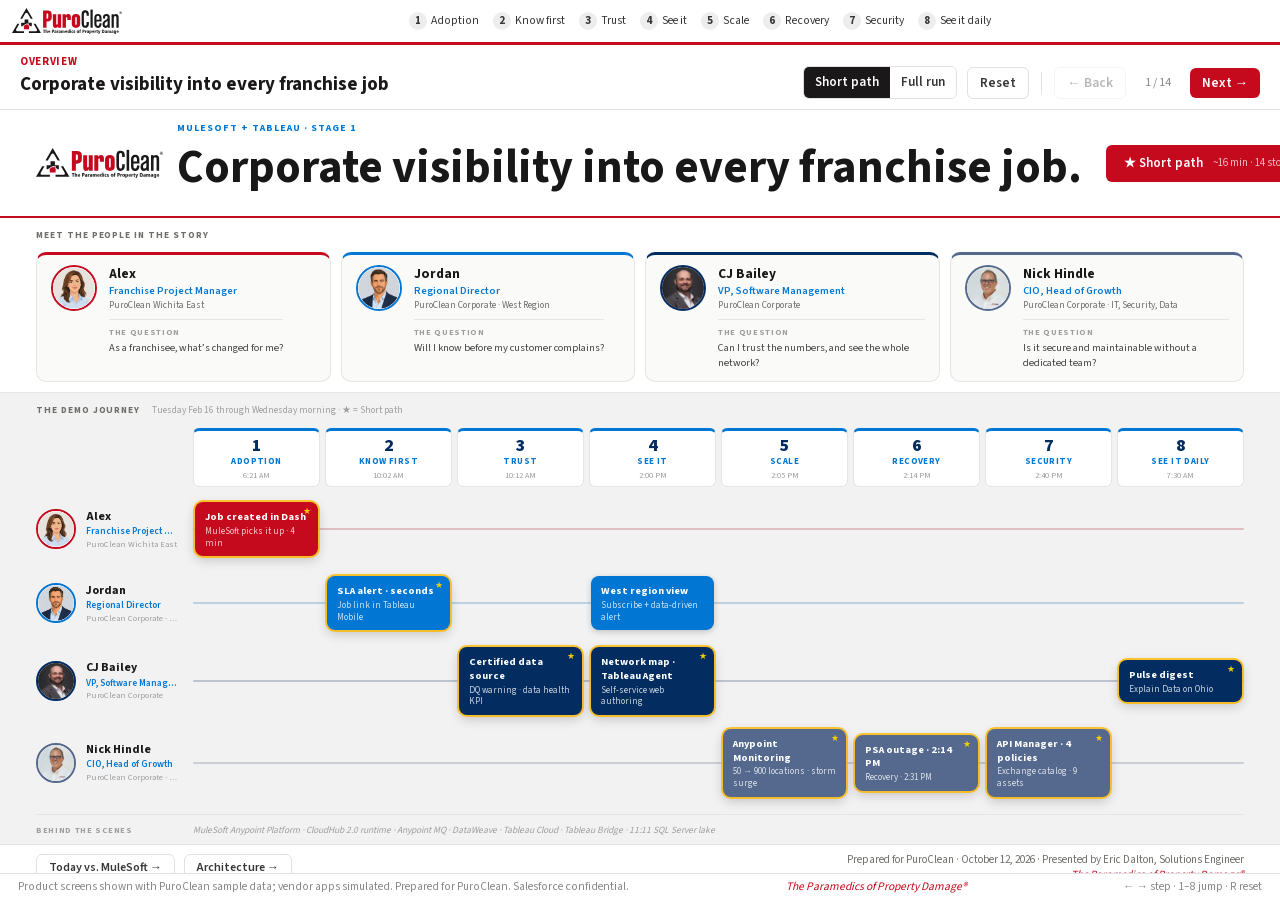
==== index.html @ c3f548e0 "Add path-aware wrap-up recap stop; reframe persona-card questions (not quotes); keep toggle-snap fix" ====
<!doctype html>
<html lang="en">
<head>
  <meta charset="utf-8"/>
  <meta name="viewport" content="width=device-width, initial-scale=1"/>
  <meta name="robots" content="noindex, nofollow"/>
  <title>PuroClean &middot; Integration strategy &middot; Stage 1</title>
  <link rel="icon" href="assets/icons/house.svg"/>
  <link rel="stylesheet" href="css/styles.css?v=31b5bda"/>
</head>
<body class="notes-off">
  <div id="app"></div>
  <script src="js/data.js?v=31b5bda"></script>
  <script src="js/usmap.js?v=31b5bda"></script>
  <script src="js/console.js?v=31b5bda"></script>
  <script src="js/screens.js?v=31b5bda"></script>
  <script src="js/acts.js?v=31b5bda"></script>
  <script src="js/engine.js?v=31b5bda"></script>
</body>
</html>
---- css/styles.css ----
@font-face {
  font-family: "Source Sans 3";
  src: url("../assets/fonts/SourceSans3-latin.woff2") format("woff2");
  font-weight: 200 900;
  font-style: normal;
  font-display: swap;
}

:root {
  --red: #C50A1D;
  --red-h: #991A20;
  --alert: #D0232A;
  --ink: #1A1818;
  --ink2: #373536;
  --navy: #00346D;
  --gray: #A7A9AC;
  --bg: #F6F7F9;
  --bg2: #EDEDED;
  --line: #dfe1e5;
  --ok: #2e8b57;
  --amber: #e0a020;
  --cx-bg: #161414;
  --cx-panel: #211e1f;
  --cx-line: #3a3738;
  --cx-text: #e9e7e7;
  --cx-mut: #9b9899;
  --cx-ok: #5fd08a;
  --cx-err: #ff5a62;
  --cx-warn: #f5b942;
  --cx-blue: #5aa9e6;
  --mono: ui-monospace, "SF Mono", Menlo, Consolas, monospace;
  --water: #4e79a7; --fire: #e15759; --mold: #59a14f; --bio: #f28e2b;
}

* { box-sizing: border-box; }
html, body { margin: 0; height: 100%; }
body {
  font-family: "Source Sans 3", -apple-system, "Segoe UI", Helvetica, Arial, sans-serif;
  color: var(--ink);
  background: var(--bg);
  font-size: 15px;
  line-height: 1.35;
  -webkit-font-smoothing: antialiased;
  overflow: hidden;
}
button { font: inherit; cursor: pointer; }
code { font-family: var(--mono); font-size: .92em; }
[hidden] { display: none !important; }
.mut { color: #777; }
.small { font-size: 13px; }
.tiny { font-size: 11.5px; }
.ill { display: inline-block; font-size: 10.5px; font-style: italic; color: var(--cx-mut); border: 1px solid var(--cx-line); border-radius: 9px; padding: 0 7px; margin-left: 6px; vertical-align: middle; font-weight: 400; }

#app { height: 100vh; display: grid; grid-template-rows: auto auto 1fr auto; }

/* ------------------------------------------------------------ buttons */
.primary, .btn.primary { background: var(--red); color: #fff; border: 0; border-radius: 6px; padding: 8px 16px; font-weight: 600; }
.primary:hover { background: var(--red-h); }
.primary:disabled, .ghost:disabled { opacity: .35; cursor: default; }
.ghost, .btn.ghost { background: #fff; color: var(--ink2); border: 1px solid var(--line); border-radius: 6px; padding: 7px 13px; font-weight: 600; }
.ghost:hover { border-color: var(--gray); }
.ghost.on { background: var(--ink2); color: #fff; border-color: var(--ink2); }
.btn { border-radius: 6px; padding: 8px 16px; font-weight: 600; }

/* ------------------------------------------------------------ top bar */
.top {
  display: flex; align-items: center; gap: 16px;
  padding: 8px 18px; background: #fff; border-bottom: 3px solid var(--red);
}
.top-logo { cursor: pointer; display: flex; }
.top-logo img { height: 30px; }
.top-title { display: flex; flex-direction: column; line-height: 1.1; padding-left: 14px; border-left: 1px solid var(--line); white-space: nowrap; }
.top-title b { font-size: 15px; }
.top-title span { font-size: 12px; color: #777; }
.stepper { display: flex; gap: 2px; flex: 1; justify-content: center; flex-wrap: nowrap; min-width: 0; }
.st {
  background: transparent; border: 1px solid transparent; border-radius: 16px; padding: 4px 8px;
  font-size: 13px; color: var(--ink2); display: flex; align-items: center; gap: 5px; white-space: nowrap;
}
.st i { font-style: normal; font-weight: 700; font-size: 11px; width: 18px; height: 18px; border-radius: 50%; background: var(--bg2); display: grid; place-items: center; }
.st:hover { border-color: var(--line); }
.st.focus i { background: #f6d7da; color: var(--red); }
.st.on { background: var(--red); color: #fff; }
.st.on i { background: #fff; color: var(--red); }
.st.off { opacity: .42; }
.top-ctl { display: flex; gap: 8px; align-items: center; }
.seg { display: flex; border: 1px solid var(--line); border-radius: 6px; overflow: hidden; }
.seg button { border: 0; background: #fff; padding: 7px 11px; font-size: 13px; font-weight: 600; color: var(--ink2); }
.seg button.on { background: var(--ink); color: #fff; }

/* ------------------------------------------------------------ talking points */
.talk {
  display: grid; grid-template-columns: 1fr auto; gap: 18px; align-items: end;
  padding: 10px 20px 10px; background: #fff; border-bottom: 1px solid var(--line);
}
.tk-act { font-size: 11px; letter-spacing: .06em; text-transform: uppercase; color: var(--red); font-weight: 700; display: flex; gap: 8px; align-items: center; flex-wrap: wrap; }
.tk-ch { color: var(--red); }
.tk-q { color: var(--ink2); font-style: normal; text-transform: none; letter-spacing: 0; font-weight: 400; font-size: 12px; }
.tk-off { background: var(--bg2); color: #666; border-radius: 9px; padding: 1px 8px; letter-spacing: .03em; font-style: normal; }
.tk-title { font-size: 21px; font-weight: 700; margin: 2px 0 2px; display: flex; align-items: baseline; gap: 8px; }
.tk-id { font-size: 13px; color: #fff; background: var(--ink2); border-radius: 4px; padding: 0 6px; font-weight: 600; }
.tk-say { font-size: 15px; color: #444; max-width: 980px; border-left: 3px solid var(--red); padding-left: 10px; margin-top: 4px; }
.notes-off .tk-say { display: none; }
.tk-r { display: flex; flex-direction: column; align-items: flex-end; gap: 8px; }
.tk-chips { display: flex; gap: 5px; flex-wrap: wrap; justify-content: flex-end; max-width: 560px; }
.chip { font-size: 12px; border: 1px solid var(--line); background: var(--bg); border-radius: 12px; padding: 1px 9px; color: var(--ink2); white-space: nowrap; }
.chip-persona { font-size: 12px; border-radius: 12px; padding: 2px 10px; color: #fff; background: var(--pc, var(--ink2)); font-weight: 600; white-space: nowrap; }
.chip-clock { font-size: 12px; border: 1px solid var(--line); background: var(--bg); border-radius: 12px; padding: 1px 9px; color: #555; white-space: nowrap; }
.chip-new { font-size: 9.5px; border-radius: 8px; padding: 1px 7px; background: #f5eafb; color: #9050E9; font-weight: 700; border: 1px solid #e0c8f7; }
.tk-nav { display: flex; align-items: center; gap: 10px; }
.tk-pos { font-size: 12px; color: #888; min-width: 44px; text-align: center; }
.tk-sep { width: 1px; height: 22px; background: var(--line); margin: 0 2px; }
.tk-nav .ghost, .tk-nav .primary { padding: 6px 12px; font-size: 13.5px; }
#btnNext.ready { animation: nextPulse 1.6s ease-in-out infinite; }
@keyframes nextPulse { 0%, 100% { box-shadow: 0 0 0 0 rgba(197, 10, 29, .5); } 50% { box-shadow: 0 0 0 7px rgba(197, 10, 29, 0); } }

/* ------------------------------------------------------------ stage */
.stage { display: grid; grid-template-columns: 50% 50%; min-height: 0; position: relative; }
.left {
  overflow: auto; padding: 18px 22px 30px; display: flex; flex-direction: column; align-items: center; justify-content: safe center; gap: 12px;
  background: radial-gradient(circle at 20% 0%, #fff 0, var(--bg) 60%);
}
.right { background: var(--cx-bg); color: var(--cx-text); display: flex; flex-direction: column; min-height: 0; border-left: 4px solid var(--red); }
.foot {
  display: flex; gap: 18px; justify-content: space-between; padding: 5px 18px; font-size: 11.5px; color: #888;
  background: #fff; border-top: 1px solid var(--line);
}
.foot-tag { font-style: italic; color: var(--red); }

/* ------------------------------------------------------------ guided tap pulse */
.pulse { position: relative; animation: tapPulse 1.3s ease-out infinite; z-index: 1; }
@keyframes tapPulse {
  0% { box-shadow: 0 0 0 0 rgba(197, 10, 29, .65); }
  70% { box-shadow: 0 0 0 12px rgba(197, 10, 29, 0); }
  100% { box-shadow: 0 0 0 0 rgba(197, 10, 29, 0); }
}
g.pulse { animation: none; cursor: pointer; }
g.pulse rect:first-child, g.pulse > path:first-child { stroke: var(--red); stroke-width: 3; animation: tileStroke 1.1s ease-in-out infinite; }
@keyframes tileStroke { 50% { stroke-width: 7; stroke-opacity: .35; } }
tr.pulse { animation: none; box-shadow: none; }
tr.pulse > td { animation: rowPulse 1.3s ease-in-out infinite; }
tr.pulse > td:first-child { box-shadow: inset 3px 0 0 var(--red); }
@keyframes rowPulse { 50% { background: #f8d2d6; } }
tr[data-tap]:hover > td { background: #eef4fa; }
[data-tap].tapped:not(tr) { outline: 2px solid #0176D3; outline-offset: -2px; }
tr.tapped > td { background: #e3eefa; }
[data-tap] { cursor: pointer; }

/* ------------------------------------------------------------ role badge + devices */
.badge-role { display: flex; align-items: center; gap: 9px; align-self: center; background: #fff; border: 1px solid var(--line); border-radius: 22px; padding: 4px 14px 4px 4px; box-shadow: 0 1px 2px rgba(0,0,0,.04); }
.br-dot { width: 30px; height: 30px; border-radius: 50%; background: var(--rc); color: #fff; display: grid; place-items: center; font-weight: 700; font-size: 12px; }
.badge-role b { display: block; font-size: 14px; line-height: 1.1; }
.badge-role small { display: block; font-size: 12px; color: #777; }

.device { background: var(--ink); border-radius: 26px; padding: 10px 12px 14px; box-shadow: 0 18px 40px -18px rgba(0,0,0,.45); position: relative; }
.device .dv-bar { height: 16px; display: flex; align-items: center; justify-content: center; position: relative; color: #bbb; font-size: 10.5px; }
.dv-clock { position: absolute; left: 10px; }
.dv-cam { width: 7px; height: 7px; border-radius: 50%; background: #444; }
.dv-screen { background: #fff; border-radius: 12px; overflow: hidden; }
.device.tablet { width: min(100%, 600px); border: 3px solid var(--rc); }
.device.laptop { width: min(100%, 720px); border-radius: 14px 14px 4px 4px; background: #222; padding: 8px 10px 10px; border: 3px solid var(--rc); }
.device.laptop .dv-screen { border-radius: 4px; }
.device.laptop::after { content: ""; position: absolute; left: -7%; right: -7%; bottom: -14px; height: 12px; background: linear-gradient(#cfd2d6, #a8abb0); border-radius: 0 0 14px 14px; }
.device.phone { width: 292px; border-radius: 40px; padding: 12px 11px 16px; border: 3px solid var(--rc); }
.device.phone .dv-screen { border-radius: 28px; height: 560px; }

/* ------------------------------------------------------------ franchise job app */
.ja { font-size: 14px; }
.ja-top { display: flex; justify-content: space-between; align-items: center; padding: 9px 14px; background: var(--ink2); color: #fff; }
.ja-app { font-weight: 700; }
.ja-app em { font-weight: 400; color: #ccc; font-size: 12px; }
.ja-fr { font-size: 12.5px; color: #ddd; }
.ja-switch { display: flex; gap: 4px; padding: 8px 14px; background: var(--bg); border-bottom: 1px solid var(--line); align-items: center; }
.ja-switch button { border: 1px solid var(--line); background: #fff; border-radius: 14px; padding: 3px 12px; font-size: 13px; font-weight: 600; }
.ja-switch button.on { background: var(--ink); color: #fff; border-color: var(--ink); }
.ja-sim { margin-left: auto; font-size: 11.5px; color: #888; font-style: italic; }
.ja-head { display: flex; gap: 12px; padding: 12px 14px; align-items: flex-start; position: relative; flex-wrap: wrap; }
.ja-ic { width: 40px; height: 40px; border-radius: 10px; background: #e6eef7; display: grid; place-items: center; }
.ja-ic .ico { width: 24px; height: 24px; }
.ja-id { font-weight: 700; font-size: 16px; }
.ja-sub { font-size: 13px; }
.ja-sync { width: 100%; background: #e5f4ea; color: #1d6b3f; border: 1px solid #bfe3cc; border-radius: 6px; padding: 5px 10px; font-weight: 600; font-size: 13px; animation: fadeUp .4s ease; }
.ja-tabs { display: flex; gap: 18px; padding: 0 14px; border-bottom: 1px solid var(--line); font-size: 13px; color: #777; }
.ja-tabs span { padding: 6px 0; }
.ja-tabs .on { color: var(--red); border-bottom: 2px solid var(--red); font-weight: 600; }
.ja-dates { padding: 6px 14px; }
.ja-row { display: flex; justify-content: space-between; align-items: center; padding: 7px 0; border-bottom: 1px dashed #eee; }
.ja-row.done .ja-val { font-weight: 700; color: var(--ink); }
.ja-row.flash { animation: flash 1.4s ease; }
@keyframes flash { 0% { background: #fde2e4; } 100% { background: transparent; } }
.ja-lbl { display: flex; gap: 6px; align-items: center; }
.sla-tag { font-style: normal; font-size: 10px; font-weight: 700; color: var(--red); border: 1px solid #f2b8bd; border-radius: 8px; padding: 0 5px; }
.ja-set { background: #fff; border: 1px solid var(--red); color: var(--red); border-radius: 5px; padding: 2px 10px; font-weight: 600; font-size: 13px; }
.ja-actions { display: flex; gap: 8px; justify-content: flex-end; padding: 10px 14px 14px; }
.ico { width: 18px; height: 18px; vertical-align: -4px; }

.q-list { padding: 12px 14px; display: flex; flex-direction: column; gap: 8px; }
.q-item { border: 1px solid var(--line); border-left: 4px solid var(--amber); border-radius: 6px; padding: 8px 10px; }
.q-item.bad { border-left-color: var(--red); }
.q-item small { display: block; color: #777; }

/* ------------------------------------------------------------ corporate cards */
.card-pad { padding: 18px 20px 20px; }
.card-pad h3 { margin: 0 0 12px; font-size: 18px; }
.plat-grid { display: grid; grid-template-columns: repeat(3, 1fr); gap: 10px; margin-bottom: 12px; }
.plat { border: 1px solid var(--line); border-radius: 8px; padding: 12px; }
.plat b { display: block; }
.plat small { color: #777; font-size: 12px; }
.plat.on { border-left: 4px solid var(--ok); }
.plat.add { border: 2px dashed var(--gray); color: var(--ink2); }
.plat.new { border: 2px solid var(--amber); background: #fff8e6; animation: fadeUp .4s ease; }

.sc-stops { display: flex; gap: 8px; margin-bottom: 10px; }
.sc-stops button { flex: 1; border: 1px solid var(--line); background: #fff; border-radius: 6px; padding: 8px; font-weight: 600; }
.sc-stops button.on { background: var(--navy); color: #fff; border-color: var(--navy); }
.sc-track { height: 8px; background: var(--bg2); border-radius: 4px; overflow: hidden; margin-bottom: 12px; }
.sc-track span { display: block; height: 100%; background: var(--red); transition: width .6s ease; }
.sc-surge { display: inline-flex; align-items: center; gap: 8px; font-weight: 600; border-radius: 16px; padding: 4px 10px 4px 4px; }
.sw { width: 36px; height: 20px; border-radius: 10px; background: #ccc; position: relative; transition: background .2s; }
.sw::after { content: ""; position: absolute; top: 2px; left: 2px; width: 16px; height: 16px; border-radius: 50%; background: #fff; transition: left .2s; }
.sc-surge.on .sw { background: var(--red); }
.sc-surge.on .sw::after { left: 18px; }
.sc-kpis { display: grid; grid-template-columns: repeat(3, 1fr); gap: 10px; margin: 14px 0 8px; }
.sc-kpis div { background: var(--bg); border-radius: 8px; padding: 10px; }
.sc-kpis b { display: block; font-size: 22px; }
.sc-kpis small { color: #777; }

.form { display: grid; grid-template-columns: 1fr 1fr; gap: 10px; margin-bottom: 14px; }
.form label { font-size: 12px; color: #666; display: flex; flex-direction: column; gap: 3px; }
.form input { font: inherit; font-size: 14px; color: var(--ink); border: 1px solid var(--line); border-radius: 5px; padding: 6px 8px; background: var(--bg); }
.ok-banner { background: #e5f4ea; color: #1d6b3f; border: 1px solid #bfe3cc; border-radius: 6px; padding: 10px 12px; font-weight: 600; animation: fadeUp .4s ease; }

.certs { display: flex; gap: 6px; flex-wrap: wrap; margin: 10px 0; }
.cert { background: var(--navy); color: #fff; border-radius: 5px; padding: 5px 11px; font-weight: 700; font-size: 13px; }
.ticks { padding: 0; list-style: none; margin: 8px 0; columns: 2; }
.ticks li { padding: 3px 0 3px 22px; position: relative; break-inside: avoid; }
.ticks li::before { content: "\2713"; position: absolute; left: 2px; color: var(--ok); font-weight: 700; }

.cmp { display: grid; grid-template-columns: 1fr 1fr; gap: 12px; }
.cmp-col { border: 1px solid var(--line); border-radius: 8px; padding: 12px 14px; display: flex; flex-direction: column; }
.cmp-col.on { border: 2px solid var(--red); }
.cmp-h { font-weight: 700; text-transform: uppercase; font-size: 12px; letter-spacing: .06em; color: #777; }
.cmp-col.on .cmp-h { color: var(--red); }
.cmp-col ul { padding-left: 18px; margin: 8px 0; flex: 1; }
.cmp-foot { font-size: 13px; font-style: italic; color: #555; border-top: 1px solid var(--line); padding-top: 8px; }

.next-grid { display: grid; grid-template-columns: repeat(3, 1fr); gap: 10px; }
.next-grid div { background: var(--bg); border-radius: 8px; padding: 12px; border-top: 3px solid var(--navy); }
.next-grid b { display: block; }
.next-grid small { color: #666; }
blockquote { margin: 16px 0 8px; padding: 10px 14px; border-left: 4px solid var(--red); background: #fdf3f4; font-size: 17px; font-style: italic; }
blockquote span { display: block; font-size: 12px; font-style: normal; color: #777; margin-top: 4px; }

/* ------------------------------------------------------------ phone screens */
.ph { height: 100%; }
.ph-lock { height: 100%; background: linear-gradient(160deg, #2b3a55 0%, #1A1818 70%); color: #fff; padding: 46px 14px; text-align: center; }
.ph-time { font-size: 58px; font-weight: 300; line-height: 1; }
.ph-date { font-size: 14px; opacity: .85; margin-bottom: 26px; }
.notif { text-align: left; background: rgba(255,255,255,.92); color: var(--ink); border-radius: 16px; padding: 10px 12px; animation: dropIn .5s ease; }
.notif b { display: block; font-size: 14px; }
.notif p { margin: 3px 0 0; font-size: 13px; }
.nt-h { display: flex; align-items: center; gap: 6px; font-size: 11.5px; color: #666; margin-bottom: 4px; }
.nt-h img { height: 12px; }
.nt-mule { width: 16px; height: 16px; border-radius: 4px; background: #00a0df; color: #fff; font-weight: 700; font-size: 10px; display: grid; place-items: center; }
.ph-app { padding: 18px 14px; height: 100%; background: var(--bg); overflow: auto; }
.ph-apphead { font-weight: 700; font-size: 15px; margin: 18px 0 12px; }
.al-card { background: #fff; border-radius: 10px; padding: 10px 12px; border-left: 4px solid var(--alert); margin-bottom: 10px; }
.al-card p { margin: 4px 0 0; font-size: 13px; }
.al-steps { font-size: 13px; background: #fff; border-radius: 10px; padding: 8px 12px; margin-bottom: 12px; }
.al-steps div { padding: 3px 0; }
.ph-app .btn { width: 100%; }
.al-run { display: block; text-align: center; margin-top: 10px; color: var(--navy); font-weight: 600; font-size: 13px; }
.pulse-card { background: #fff; border-radius: 12px; padding: 12px; margin-bottom: 10px; box-shadow: 0 1px 2px rgba(0,0,0,.06); }
.pl-k { font-size: 12.5px; color: #666; }
.pl-v { font-size: 26px; font-weight: 700; }
.pulse-card.small .pl-v { font-size: 19px; }
.pl-v .up { font-size: 14px; color: var(--red); }
.pl-v .flat { font-size: 13px; color: var(--ok); font-weight: 600; }
.pulse-card p { font-size: 13px; margin: 4px 0 0; }
.spark { width: 100%; height: 50px; }

/* ------------------------------------------------------------ Tableau */
.tb { font-size: 13px; background: #fff; }
.tb-top { display: flex; align-items: center; gap: 10px; background: var(--ink); color: #fff; padding: 7px 12px; }
.tb-top img { height: 15px; }
.tb-title { font-weight: 700; font-size: 14px; }
.tb-fresh { margin-left: auto; font-size: 11.5px; color: #8fd9a8; }
.tb-brand { font-size: 11px; background: #e97627; color: #fff; border-radius: 3px; padding: 1px 6px; font-weight: 700; }
.tb-crumbs { display: flex; gap: 6px; align-items: center; padding: 6px 12px; background: var(--bg); border-bottom: 1px solid var(--line); font-size: 12.5px; color: #666; }
.tb-crumbs i { font-style: normal; color: #bbb; }
.tb-crumbs .on { color: var(--ink); font-weight: 700; }
.tb-viewas { margin-left: auto; background: var(--navy); color: #fff; border-radius: 10px; padding: 1px 9px; font-size: 11.5px; }
.tb-body { padding: 10px 12px 12px; }
.tb-kpis { display: grid; grid-template-columns: repeat(5, 1fr); gap: 7px; margin-bottom: 9px; }
.tb-kpis.three { grid-template-columns: repeat(3, 1fr); }
.kpi { border: 1px solid var(--line); border-radius: 6px; padding: 6px 8px; border-top: 3px solid var(--navy); }
.kpi-k { font-size: 11px; color: #666; line-height: 1.15; }
.kpi-v { font-size: 20px; font-weight: 700; color: var(--navy); }
.kpi-v small { font-size: 11px; font-weight: 600; }
.kpi-v .up { color: var(--ok); }
.kpi-d { font-size: 11px; color: #888; }
.kpi.hl { border-color: var(--red); border-top-color: var(--red); background: #fdf3f4; }
.kpi.tappable { border-top-color: var(--red); }
.kpi.green { border-top-color: var(--ok); }
.kpi.green .kpi-v { color: var(--ok); }
.kpi.amber { border-top-color: var(--amber); background: #fff8e6; }
.kpi.amber .kpi-v { color: #b57a00; }
.tb-grid { display: grid; grid-template-columns: 1.55fr 1fr; gap: 9px; }
.tb-card { border: 1px solid var(--line); border-radius: 6px; padding: 8px 10px; }
.tb-card.wide { padding: 8px; }
.tb-h { font-weight: 700; font-size: 13px; margin-bottom: 6px; display: flex; justify-content: space-between; gap: 8px; }
.tb-h small { font-weight: 400; color: var(--red); }
.tb-note { font-size: 11.5px; color: #888; margin-top: 8px; }
.tb-ask { font-size: 14px; margin: 4px 0; color: #444; }
.usmap { width: 100%; height: auto; display: block; }
.usmap .tl { font-size: 11px; font-weight: 700; }
.usmap .tv { font-size: 10.5px; }
.donut-legend div { display: flex; align-items: center; gap: 7px; padding: 3px 0; }
.donut-legend i { width: 12px; height: 12px; border-radius: 3px; }
.bars { display: flex; flex-direction: column; gap: 6px; }
.bar-row { display: grid; grid-template-columns: 112px 1fr 34px; gap: 6px; align-items: center; border-radius: 5px; padding: 3px 4px; }
.bl { font-size: 12.5px; white-space: nowrap; overflow: hidden; text-overflow: ellipsis; }
.bt { height: 14px; background: var(--bg2); border-radius: 3px; overflow: hidden; }
.bt span { display: block; height: 100%; animation: grow .6s ease; transform-origin: left; }
@keyframes grow { from { transform: scaleX(0); } }
.bv { font-weight: 700; text-align: right; }
.tb-table { width: 100%; border-collapse: collapse; font-size: 12.5px; }
.tb-table th { text-align: left; font-size: 11px; color: #777; font-weight: 600; border-bottom: 1px solid var(--line); padding: 4px; }
.tb-table td { padding: 6px 4px; border-bottom: 1px solid #f0f0f0; }
div.tl { display: grid; grid-template-columns: repeat(3, 1fr); gap: 6px 12px; margin-top: 6px; }
.tl-step { display: flex; gap: 6px; align-items: center; font-size: 12.5px; color: #999; }
.tl-dot { width: 10px; height: 10px; border-radius: 50%; border: 2px solid #ccc; flex: none; }
.tl-step.done { color: var(--ink); }
.tl-step.done .tl-dot { background: var(--red); border-color: var(--red); }
.tl-v { margin-left: auto; font-weight: 700; }
.rd-list div { display: flex; justify-content: space-between; padding: 5px 0; border-bottom: 1px solid #f0f0f0; }
.bm-row { display: grid; grid-template-columns: 130px 1fr; gap: 8px; align-items: center; margin: 7px 0; }
.bm-k { font-size: 12.5px; }
.bm-bars { display: flex; flex-direction: column; gap: 2px; }
.bm-bars span { display: block; height: 15px; border-radius: 3px; font-size: 11px; color: #fff; padding-left: 6px; line-height: 15px; font-weight: 700; animation: grow .6s ease; transform-origin: left; }
.bm-fr.good { background: var(--navy); }
.bm-fr.bad { background: var(--red); }
.bm-net { background: var(--gray); }
.lg-fr, .lg-net { display: inline-block; width: 10px; height: 10px; border-radius: 2px; margin: 0 3px 0 8px; vertical-align: -1px; }
.lg-fr { background: var(--navy); }
.lg-net { background: var(--gray); }
.bm-fin { margin-top: 10px; padding: 8px 10px; border: 1px dashed var(--gray); border-radius: 6px; color: #999; font-size: 12.5px; }
.bm-fin span { display: block; font-size: 11.5px; color: var(--red); }
.trend { width: 100%; height: 110px; }
.trend .tr-l { font-size: 11px; fill: var(--red); font-family: "Source Sans 3", sans-serif; font-weight: 600; }
svg text { font-family: "Source Sans 3", -apple-system, Helvetica, Arial, sans-serif; }

/* ------------------------------------------------------------ console (right) */
.cx-head { display: flex; align-items: center; gap: 12px; padding: 9px 16px; border-bottom: 1px solid var(--cx-line); }
.cx-logo { height: 20px; }
.cx-title { font-weight: 600; font-size: 14px; color: var(--cx-mut); letter-spacing: .02em; padding-left: 12px; border-left: 1px solid var(--cx-line); }
.cx-depth { margin-left: auto; display: flex; border: 1px solid var(--cx-line); border-radius: 6px; overflow: hidden; }
.cx-depth button { background: transparent; color: var(--cx-mut); border: 0; padding: 4px 10px; font-size: 12px; font-weight: 600; }
.cx-depth button.on { background: var(--red); color: #fff; }
.cx-caption { min-height: 38px; padding: 9px 16px; font-size: 15px; color: #fff; display: flex; align-items: center; gap: 9px; background: linear-gradient(90deg, rgba(197,10,29,.18), transparent 70%); }
.cap-dot { width: 8px; height: 8px; border-radius: 50%; background: var(--red); flex: none; animation: blink 1.4s ease-in-out infinite; }
@keyframes blink { 50% { opacity: .3; } }
.cx-tabs { display: flex; gap: 2px; padding: 0 12px; border-bottom: 1px solid var(--cx-line); }
.cx-tabs button { background: transparent; border: 0; color: var(--cx-mut); padding: 7px 12px; font-size: 13px; font-weight: 600; border-bottom: 2px solid transparent; position: relative; }
.cx-tabs button.has::after { content: ""; position: absolute; top: 7px; right: 3px; width: 5px; height: 5px; border-radius: 50%; background: var(--cx-blue); }
.cx-tabs button.on { color: #fff; border-bottom-color: var(--red); }
.cx-body { flex: 1; min-height: 0; position: relative; }
.cx-pane { display: none; position: absolute; inset: 0; overflow: auto; padding: 12px 14px; }
.cx-pane.on { display: block; }
.cx-pane::-webkit-scrollbar, .left::-webkit-scrollbar { width: 8px; }
.cx-pane::-webkit-scrollbar-thumb { background: #3a3738; border-radius: 4px; }

.cx-graph { width: 100%; height: auto; display: block; max-height: 52vh; }
.cx-group { fill: rgba(255,255,255,.025); stroke: var(--cx-line); stroke-dasharray: 3 3; }
.cx-group-label { fill: var(--cx-mut); font-size: 11.5px; font-weight: 600; letter-spacing: .06em; text-transform: uppercase; }
.cx-node rect { fill: #262324; stroke: #555253; stroke-width: 1.4; transition: stroke .25s, fill .25s; }
.cx-node .nl { fill: #fff; font-size: 13.5px; font-weight: 600; }
.cx-node .ns { fill: var(--cx-mut); font-size: 10.5px; }
.cx-node.sys rect { stroke: #3d6f96; }
.cx-node.proc rect { fill: #13283d; stroke: var(--cx-blue); }
.cx-node.store rect { fill: #1f2733; stroke: #7f97b5; }
.cx-node.viz rect { fill: #2d2219; stroke: var(--bio); }
.cx-node.ops rect { fill: #1b2a1f; stroke: #59a14f; }
.cx-node.exp rect { fill: #241a30; stroke: #b07ee8; }
.cx-lane { stroke-width: 1; }
.cx-lane.sys { fill: rgba(79,179,176,.06); stroke: rgba(79,179,176,.38); }
.cx-lane.proc { fill: rgba(90,169,230,.06); stroke: rgba(90,169,230,.38); }
.cx-lane.exp { fill: rgba(176,126,232,.07); stroke: rgba(176,126,232,.42); }
.cx-lane-label { font-size: 14px; font-weight: 700; letter-spacing: .03em; }
.cx-lane-label.sys { fill: #7fd3d0; }
.cx-lane-label.proc { fill: #8cc6f0; }
.cx-lane-label.exp { fill: #cfa8f5; }
.cx-legend .lg { display: inline-block; width: 10px; height: 10px; border-radius: 3px; margin: 0 5px -1px 12px; }
.cx-legend .lg:first-child { margin-left: 0; }
.cx-legend .lg.sys { background: #4fb3b0; }
.cx-legend .lg.proc { background: #5aa9e6; }
.cx-legend .lg.exp { background: #b07ee8; }
.cx-node.dim { opacity: .35; }
.cx-node.active rect { stroke: var(--red); stroke-width: 2.6; fill: #3a1418; filter: url(#glow); }
.cx-node.ok rect { stroke: var(--cx-ok); }
.cx-node.err rect { stroke: var(--cx-err); stroke-width: 2.6; fill: #4a1418; }
.cx-node.err .nl { fill: #ffd0d3; }
.cx-node.warn rect { stroke: var(--cx-warn); stroke-width: 2.4; fill: #3b2e12; }
.cx-node.reuse rect { stroke: var(--cx-ok); stroke-dasharray: 5 3; }
.cx-node.new rect { stroke: #ffd166; stroke-width: 2.4; fill: #352c12; }
.cx-node.err, .cx-node.warn, .cx-node.ok, .cx-node.active, .cx-node.new { opacity: 1; }
.nb rect { fill: #2e7d4f; stroke: none; }
.nb text { fill: #fff; font-size: 10px; font-weight: 700; }
.cx-edge { fill: none; stroke: #4b4748; stroke-width: 1.6; transition: stroke .3s; }
.cx-edge.dashed { stroke-dasharray: 5 4; }
.cx-edge.hot { stroke: var(--red); stroke-width: 2.8; }
.cx-edge.ok { stroke: #3f8d5c; stroke-width: 2; }
.cx-edge.err { stroke: var(--cx-err); stroke-width: 2.4; stroke-dasharray: 4 4; }
.cx-packet { fill: #ff3346; }
.cx-packet.ref { fill: #9fb8d6; }
.cx-packet.err { fill: var(--cx-err); }
.cx-packet.new { fill: #ffd166; }
.cx-legend { font-size: 12px; color: var(--cx-mut); margin-top: 4px; }

.cx-mini { margin-top: 8px; border-top: 1px solid var(--cx-line); padding-top: 6px; }
.cx-mini .lg { grid-template-columns: 92px 1fr; animation: fadeUp .25s ease; }
.cx-extra:not(:empty) { margin-top: 10px; }

/* logs */
.cx-logs { font-size: 12.5px; }
.lg { display: grid; grid-template-columns: 92px 46px 1fr; gap: 8px; padding: 4px 2px; border-bottom: 1px solid rgba(255,255,255,.04); animation: fadeUp .25s ease; align-items: baseline; }
.lt { font-family: var(--mono); color: #77736f; font-size: 11.5px; }
.ll { font-family: var(--mono); font-size: 10.5px; font-weight: 700; }
.lm { min-width: 0; }
.raw { font-family: var(--mono); font-size: 12px; color: #d8d5d5; word-break: break-word; }
.raw code { color: #fff; background: rgba(255,255,255,.07); padding: 0 4px; border-radius: 3px; }
.ex { display: none; font-size: 14px; color: #fff; }
.lg.info .ll { color: var(--cx-mut); }
.lg.http .ll { color: var(--cx-blue); }
.lg.sql .ll { color: #c79bd9; }
.lg.ok .ll { color: var(--cx-ok); }
.lg.warn .ll { color: var(--cx-warn); }
.lg.err .ll { color: var(--cx-err); }
.lg.err .raw { color: #ffc4c8; }
body.exec .raw, body.exec .eng-only { display: none; }
body.exec .ex { display: inline; }
body.exec .lg { grid-template-columns: 92px 1fr; }
body.exec .lg .ll { display: none; }
body.exec .cx-mini .lg { grid-template-columns: 92px 1fr; }

/* payload */
.pl-grid { display: grid; grid-template-columns: 1fr 1fr; gap: 10px; }
.pl-grid.multi { grid-template-columns: 1.5fr 1fr; }
.pl-sources { display: grid; gap: 8px; }
.pl-grid.multi .pl-sources { grid-template-columns: 1fr 1fr; }
.pl-col { background: var(--cx-panel); border: 1px solid var(--cx-line); border-radius: 8px; overflow: hidden; min-width: 0; }
.pl-col.canon { border-color: #2f6b47; }
.pl-h { font-size: 11.5px; font-weight: 700; letter-spacing: .05em; text-transform: uppercase; color: var(--cx-mut); padding: 6px 10px; border-bottom: 1px solid var(--cx-line); }
.pl-col.canon .pl-h { color: var(--cx-ok); }
.json { margin: 0; padding: 6px 0; font-family: var(--mono); font-size: 11.5px; line-height: 1.5; color: #cfcaca; overflow-x: auto; }
.pl-grid.multi .pl-sources .json { font-size: 10.5px; }
.jl { padding: 0 10px; white-space: pre; border-left: 3px solid transparent; }
.jl.hl.src { background: rgba(197,10,29,.2); border-left-color: var(--red); }
.jl.hl.dst { background: rgba(95,208,138,.14); border-left-color: var(--cx-ok); }
.jk { color: #9fc7ec; }
.js { color: #f1c48b; }
.jn { color: #c79bd9; }
.pl-map { margin-top: 10px; background: var(--cx-panel); border: 1px solid var(--cx-line); border-radius: 8px; }
.pl-map table { width: 100%; border-collapse: collapse; font-size: 12.5px; }
.pl-map td { padding: 5px 10px; border-top: 1px solid rgba(255,255,255,.05); }
.pl-map .arrow { color: var(--red); width: 20px; }
.pl-map code { color: #f1c48b; }
.pl-map code.canon, code.canon { color: var(--cx-ok); }
.pl-note { color: var(--cx-mut); font-size: 12px; }

/* lineage */
.lin { background: var(--cx-panel); border: 1px solid var(--cx-line); border-radius: 10px; padding: 12px 14px; }
.lin-h { font-weight: 700; font-size: 15px; margin-bottom: 10px; }
.lin-row { display: grid; grid-template-columns: 140px 1fr 170px; gap: 10px; background: #2a2627; border-radius: 7px; padding: 9px 12px; align-items: center; animation: fadeUp .35s ease both; border-left: 3px solid var(--red); }
.lin-row.note { margin-top: 10px; border-left-color: var(--cx-blue); background: transparent; border: 1px dashed var(--cx-line); }
.lin-k { font-size: 11.5px; text-transform: uppercase; letter-spacing: .05em; color: var(--cx-mut); font-weight: 700; }
.lin-v { font-size: 14.5px; color: #fff; }
.lin-s { font-size: 12px; color: var(--cx-mut); text-align: right; }
.expl { background: var(--cx-panel); border: 1px solid var(--cx-line); border-radius: 10px; padding: 12px 14px; display: grid; gap: 6px; }
.expl-h { font-weight: 700; font-size: 15px; margin-bottom: 4px; }
.expl-row { display: grid; grid-template-columns: 150px 1fr; gap: 2px 10px; background: #2a2627; border-radius: 7px; padding: 8px 12px; border-left: 3px solid var(--cx-line); animation: fadeUp .35s ease both; }
.expl-k { font-size: 11.5px; text-transform: uppercase; letter-spacing: .05em; color: var(--cx-mut); font-weight: 700; align-self: center; }
.expl-v { font-size: 14px; color: #fff; }
.expl-v.warn { color: #ffb547; }
.expl-note { grid-column: 2; font-size: 12px; color: var(--cx-mut); }
.expl-src { font-size: 11px; color: var(--cx-mut); margin-top: 2px; }
.lin-arrow { text-align: center; color: var(--red); line-height: 1.1; font-size: 15px; padding: 1px 0; animation: fadeUp .35s ease both; }

/* monitor */
.mon-h { font-weight: 700; font-size: 15px; margin-bottom: 10px; display: flex; align-items: center; gap: 10px; }
.pill { font-size: 11.5px; border-radius: 10px; padding: 1px 9px; font-weight: 700; }
.pill.err { background: var(--alert); color: #fff; animation: blink 1.2s ease-in-out infinite; }
.pill.ok { background: #2e7d4f; color: #fff; }
.mon-grid { display: grid; grid-template-columns: repeat(3, 1fr); gap: 8px; margin-bottom: 10px; }
.mon-card { background: var(--cx-panel); border: 1px solid var(--cx-line); border-radius: 8px; padding: 8px 10px; }
.mon-card.biz { border-color: #3d6f96; }
.mon-card svg { width: 100%; height: 60px; }
.mc-k { font-size: 12px; color: var(--cx-mut); font-weight: 600; margin-bottom: 4px; }
.mc-k small { color: var(--cx-blue); font-weight: 600; margin-left: 4px; }
.trace { background: var(--cx-panel); border: 1px solid var(--cx-line); border-radius: 8px; padding: 9px 10px; transition: opacity .3s; }
.trace.dim { opacity: .45; }
.tr-row { display: grid; grid-template-columns: 210px 1fr 44px; gap: 8px; align-items: center; padding: 3px 0; font-size: 12px; }
.tr-l { font-family: var(--mono); font-size: 11.5px; color: #d8d5d5; }
.tr-bar { position: relative; height: 12px; background: rgba(255,255,255,.04); border-radius: 3px; }
.tr-bar span { position: absolute; top: 0; bottom: 0; border-radius: 3px; }
.tr-bar .err { background: var(--cx-err); }
.tr-bar .warn { background: var(--cx-warn); }
.tr-bar .info { background: #6c6869; }
.tr-bar .ok { background: var(--cx-ok); }
.tr-r { font-family: var(--mono); font-size: 11.5px; text-align: right; }
.tr-r.err { color: var(--cx-err); }
.tr-r.warn { color: var(--cx-warn); }
.tr-r.ok { color: var(--cx-ok); }
.tr-r.info { color: var(--cx-mut); }

/* clock strip */
.cx-clock { display: flex; gap: 8px; padding: 9px 14px; border-top: 1px solid var(--cx-line); background: #100f0f; min-height: 58px; }
.cx-clock:empty { display: none; }
.ck { flex: 1; background: var(--cx-panel); border: 1px solid var(--cx-line); border-radius: 7px; padding: 5px 10px; min-width: 0; animation: fadeUp .3s ease; }
.ck-l { font-size: 10.5px; text-transform: uppercase; letter-spacing: .06em; color: var(--cx-mut); font-weight: 700; }
.ck-v { font-size: 16px; font-weight: 700; white-space: nowrap; overflow: hidden; text-overflow: ellipsis; }
.ck-s { font-size: 11px; color: var(--cx-mut); }
.ck.ok { border-color: #2f6b47; } .ck.ok .ck-v { color: var(--cx-ok); }
.ck.err { border-color: #7a2328; } .ck.err .ck-v { color: var(--cx-err); }
.ck.warn { border-color: #6b5320; } .ck.warn .ck-v { color: var(--cx-warn); }
.ck.run { border-color: var(--red); } .ck.run .ck-v { color: #fff; }
.ck.run .ck-l::before { content: ""; display: inline-block; width: 7px; height: 7px; border-radius: 50%; background: var(--red); margin-right: 5px; animation: blink 1s infinite; }

/* extras: Rosetta, Exchange, scaling, shared responsibility */
.rosetta { background: var(--cx-panel); border: 1px solid var(--cx-line); border-radius: 10px; padding: 10px 12px; }
.ro-h { font-weight: 700; font-size: 14px; margin-bottom: 8px; }
.rosetta table { width: 100%; border-collapse: collapse; font-size: 12.5px; }
.rosetta th { text-align: left; font-size: 11px; color: var(--cx-mut); text-transform: uppercase; letter-spacing: .04em; padding: 5px 6px; border-bottom: 1px solid var(--cx-line); }
.rosetta td { padding: 5px 6px; border-bottom: 1px solid rgba(255,255,255,.04); color: #cfcaca; }
.rosetta tr { animation: fadeUp .3s ease both; }
.rosetta td code { color: #f1c48b; }
.rosetta .on { background: rgba(197,10,29,.22); color: #fff; }
.rosetta th.on { color: #fff; }
.rosetta tr.key td { font-weight: 700; }
.rosetta tr.key td:first-child { color: #fff; }

.exch { background: var(--cx-panel); border: 1px solid var(--cx-line); border-radius: 10px; padding: 10px 12px; display: flex; flex-wrap: wrap; gap: 6px; align-items: center; animation: fadeUp .35s ease; }
.ex-h { width: 100%; font-weight: 700; font-size: 13px; color: var(--cx-mut); text-transform: uppercase; letter-spacing: .05em; }
.ex-a { background: #2a2627; border: 1px solid var(--cx-line); border-radius: 6px; padding: 4px 9px; font-size: 12.5px; }
.ex-a b { font-family: var(--mono); font-size: 12px; color: #fff; font-weight: 600; }
.ex-a small { display: block; color: var(--cx-mut); font-size: 11px; }

.sc-panel { background: var(--cx-panel); border: 1px solid var(--cx-line); border-radius: 10px; padding: 14px; }
.sc-h { font-weight: 700; font-size: 14px; margin-bottom: 10px; }
.workers { display: grid; grid-template-columns: repeat(4, 1fr); gap: 8px; margin-bottom: 14px; }
.wk { border: 1px dashed var(--cx-line); border-radius: 8px; padding: 12px 10px; text-align: center; color: var(--cx-mut); transition: all .35s; }
.wk span { display: block; font-size: 11.5px; text-transform: uppercase; letter-spacing: .05em; }
.wk b { font-size: 18px; }
.wk.on { border: 1px solid var(--cx-blue); background: #13283d; color: #fff; animation: fadeUp .35s ease; }
.sc-meters { display: grid; grid-template-columns: repeat(3, 1fr); gap: 12px; }
.sc-l { font-size: 11px; text-transform: uppercase; letter-spacing: .05em; color: var(--cx-mut); font-weight: 700; }
.sc-v { font-size: 24px; font-weight: 700; }
.sc-v.ok { color: var(--cx-ok); }
.sc-s { font-size: 12px; color: var(--cx-mut); }
.meter { height: 12px; background: rgba(255,255,255,.06); border-radius: 6px; overflow: hidden; margin: 8px 0 4px; }
.meter span { display: block; height: 100%; background: var(--cx-ok); transition: width .6s ease; }
.meter span.warn { background: var(--cx-warn); }
.sc-note { margin-top: 14px; font-size: 13px; color: #cfcaca; }

.srm { background: var(--cx-panel); border: 1px solid var(--cx-line); border-radius: 10px; padding: 12px 14px; }
.srm-h { font-weight: 700; font-size: 14px; margin-bottom: 8px; }
.srm-cols { display: grid; grid-template-columns: 1fr 1fr; gap: 10px; }
.srm-cols > div { background: #2a2627; border-radius: 8px; padding: 10px 12px; border-top: 3px solid var(--cx-blue); }
.srm-cols > div.pc { border-top-color: var(--red); }
.srm-cols ul { margin: 6px 0 0; padding-left: 18px; font-size: 13.5px; }
.srm-src { font-size: 11.5px; color: var(--cx-mut); margin-top: 8px; }

/* ------------------------------------------------------------ full-width pages */
.page { overflow: auto; min-height: 0; background: var(--bg); }
.hero { max-width: 1180px; margin: 0 auto; padding: 22px 28px 30px; }
.hero-band { background: var(--ink); color: #fff; border-radius: 14px; padding: 34px 40px 32px; position: relative; overflow: hidden; border-left: 8px solid var(--red); }
.hero-band::after { content: ""; position: absolute; right: -80px; top: -80px; width: 320px; height: 320px; border-radius: 50%; background: radial-gradient(circle, rgba(197,10,29,.45), transparent 70%); }
.hero-logo { height: 40px; margin-bottom: 18px; }
.hero-eyebrow { text-transform: uppercase; letter-spacing: .12em; font-size: 13px; color: #f08a93; font-weight: 700; }
.hero h1 { font-size: 46px; line-height: 1.05; margin: 8px 0 12px; font-weight: 700; }
.hero-sub { font-size: 19px; max-width: 800px; color: #ddd; margin: 0 0 22px; }
.hero-paths { display: flex; gap: 12px; position: relative; z-index: 1; }
.big { padding: 12px 22px; font-size: 17px; border-radius: 8px; }
.big small { display: block; font-size: 12.5px; font-weight: 400; opacity: .8; }
.ghost-light { background: transparent; color: #fff; border: 1.5px solid rgba(255,255,255,.5); font-weight: 600; }
.ghost-light:hover { border-color: #fff; }
.hero-stats { display: grid; grid-template-columns: repeat(6, 1fr); gap: 10px; margin: 16px 0; }
.hs { background: #fff; border: 1px solid var(--line); border-radius: 10px; padding: 12px 14px; border-top: 3px solid var(--red); }
.hs b { display: block; font-size: 24px; color: var(--ink); }
.hs span { font-size: 13px; color: #666; }
.hero-split { display: grid; grid-template-columns: 45fr 55fr; border-radius: 12px; overflow: hidden; border: 1px solid var(--line); }
.hero-split > div { padding: 16px 20px; background: #fff; }
.hero-split > div.dark { background: var(--ink); color: #fff; border-left: 4px solid var(--red); }
.hero-split .hx { font-size: 11.5px; text-transform: uppercase; letter-spacing: .08em; color: var(--red); font-weight: 700; display: block; }
.hero-split .dark .hx { color: #f08a93; }
.hero-split b { font-size: 18px; }
.hero-split p { margin: 4px 0 0; color: #666; }
.hero-split .dark p { color: #ccc; }
.hero-fine { font-size: 12.5px; color: #888; margin-top: 14px; text-align: center; }
.hero-fine .tag { color: var(--red); font-style: italic; }

.arch, .close { max-width: 1260px; margin: 0 auto; padding: 22px 28px 30px; }
.arch h2, .close h2 { font-size: 30px; margin: 0 0 4px; }
.lede { color: #666; margin: 0 0 14px; }
.arch-grid { display: grid; grid-template-columns: 1fr 24px 2.1fr 24px 1fr 24px 1fr; align-items: stretch; }
.arch-col { background: #fff; border: 1px solid var(--line); border-radius: 12px; padding: 12px; display: flex; flex-direction: column; gap: 8px; }
.arch-col.c1 { display: grid; grid-template-columns: 1fr 1fr; align-content: start; background: #f2f6fb; border-color: #c9d8ea; }
.arch-col.c1 .arch-h { grid-column: 1 / -1; color: var(--navy); }
.arch-col.c2 { background: #f4f5f7; }
.arch-arrow { display: grid; place-items: center; color: var(--red); font-size: 20px; font-weight: 700; }
.arch-h { font-size: 12px; text-transform: uppercase; letter-spacing: .07em; font-weight: 700; color: var(--red); }
.ab { text-align: left; background: #fff; border: 1px solid var(--line); border-radius: 8px; padding: 9px 11px; transition: all .15s; }
.ab b { display: block; font-size: 14.5px; }
.ab small { color: #777; font-size: 12.5px; }
.ab:hover { border-color: var(--red); }
.ab.on { border-color: var(--red); box-shadow: 0 0 0 2px rgba(197,10,29,.2); }
.arch-detail { margin-top: 12px; background: var(--ink); color: #fff; border-radius: 10px; padding: 14px 18px; min-height: 82px; border-left: 5px solid var(--red); }
.arch-detail b { font-size: 17px; }
.arch-detail small { margin-left: 8px; color: #f08a93; }
.arch-detail p { margin: 5px 0 0; color: #ddd; max-width: 980px; }
.arch-out { margin-top: 12px; display: grid; grid-template-columns: 140px repeat(4, 1fr); gap: 8px; align-items: center; }
.arch-out > div:not(.arch-h) { border: 1px dashed var(--gray); border-radius: 8px; padding: 7px 10px; color: #777; }
.arch-out b { display: block; color: #555; }
.arch-out small { font-size: 12px; }
.arch-out .arch-h { color: #888; }

.close-cards { display: grid; grid-template-columns: repeat(4, 1fr); gap: 12px; margin: 14px 0 16px; }
.close-cards > div { background: #fff; border: 1px solid var(--line); border-radius: 12px; padding: 16px 18px; border-top: 4px solid var(--red); }
.close-cards i { font-style: normal; font-weight: 700; color: #fff; background: var(--red); width: 26px; height: 26px; border-radius: 50%; display: grid; place-items: center; margin-bottom: 8px; }
.close-cards b { font-size: 19px; display: block; }
.close-cards p { margin: 4px 0 0; color: #555; }
.close-row { display: grid; grid-template-columns: 1.3fr 1.2fr .8fr; gap: 12px; }
.waves, .nexts, .presenter { background: #fff; border: 1px solid var(--line); border-radius: 12px; padding: 14px 16px; }
.wv { display: grid; grid-template-columns: 92px 1fr; padding: 7px 0; border-bottom: 1px solid #f0f0f0; }
.wv span { font-weight: 700; color: var(--red); grid-row: span 2; }
.wv small { color: #777; }
.nexts ol { margin: 8px 0 0; padding-left: 20px; }
.nexts li { padding: 4px 0; }
.presenter { display: flex; flex-direction: column; align-items: flex-start; gap: 4px; background: var(--ink); color: #fff; border-color: var(--ink); }
.presenter img { height: 26px; background: #fff; border-radius: 4px; padding: 4px 6px; margin-bottom: 8px; }
.presenter b { font-size: 18px; }
.presenter small { color: #ccc; margin-bottom: 10px; }

/* ------------------------------------------------------------ left pane: UI + "what's happening" line */
.left-ui { display: flex; flex-direction: column; align-items: center; gap: 10px; width: 100%; }
.left-desc {
  position: sticky; bottom: 0; z-index: 3; flex: none;
  width: min(100%, 720px); margin-top: 4px; background: #fff; border-radius: 12px; overflow: hidden;
  border: 1px solid #e3c4c7; box-shadow: 0 10px 28px -10px rgba(26, 24, 24, .35), 0 0 0 4px rgba(246, 247, 249, .9);
  animation: fadeUp .4s ease both;
}
.ld-h { display: flex; align-items: center; justify-content: space-between; padding: 6px 16px; background: var(--red); color: #fff; }
.ld-k { font-size: 12px; font-weight: 700; letter-spacing: .1em; text-transform: uppercase; display: flex; align-items: center; gap: 8px; }
.ld-k::before { content: ""; width: 8px; height: 8px; border-radius: 50%; background: #fff; animation: ldLive 1.6s ease-in-out infinite; }
.ld-s { font-size: 12px; font-weight: 600; opacity: .85; }
.ld-b { padding: 8px 16px 10px; }
.ld-m { margin: 0; font-size: 16px; line-height: 1.42; color: var(--ink); font-weight: 600; }
.ld-w { margin: 7px 0 0; font-size: 14.5px; line-height: 1.4; color: var(--ink2); }
.ld-w b { color: var(--red); font-size: 11px; letter-spacing: .08em; text-transform: uppercase; margin-right: 8px; }
@keyframes ldLive { 50% { opacity: .35; } }
@media (max-height: 820px) {
  .ld-m { font-size: 15px; }
  .ld-w { font-size: 13.5px; margin-top: 5px; }
  .ld-b { padding: 8px 14px 10px; }
}

/* ------------------------------------------------------------ app shell (base) */
:root { --sf: #0176D3; --sf-d: #014486; --sf-line: #e5e5e5; --sf-mut: #747474; --sf-lab: #444; }
.lx {
  font-family: -apple-system, BlinkMacSystemFont, "Segoe UI", Roboto, Helvetica, Arial, sans-serif;
  font-size: 12.5px; color: #181818; position: relative;
  background: linear-gradient(180deg, #e6efff 0, #eef3fb 110px, #f3f3f3 260px);
}
.lx-gh { display: flex; align-items: center; gap: 12px; height: 40px; padding: 0 12px; background: #fff; border-bottom: 1px solid var(--sf-line); }
.lx-logo { height: 18px; display: block; }
.lx-search { flex: 1; max-width: 300px; margin: 0 auto; display: flex; align-items: center; gap: 6px; height: 26px; padding: 0 10px; border: 1px solid #c9c9c9; border-radius: 14px; color: var(--sf-mut); background: #fff; font-size: 12px; white-space: nowrap; overflow: hidden; }
.lx-search svg { width: 13px; height: 13px; flex: none; }
.lx-ghi { display: flex; gap: 11px; align-items: center; color: var(--sf-mut); }
.lx-ghi i { display: block; position: relative; }
.lx-ghi svg { width: 15px; height: 15px; display: block; }
.lx-ghi .on { color: var(--sf); }
.lx-ghi .on::after { content: ""; position: absolute; top: -2px; right: -3px; width: 7px; height: 7px; border-radius: 50%; background: #BA0517; border: 1.5px solid #fff; }
.lx-av { width: 24px; height: 24px; border-radius: 50%; background: var(--sf-d); color: #fff; font-size: 10px; font-weight: 700; display: grid; place-items: center; flex: none; }
.lx-nav { display: flex; align-items: center; height: 36px; padding: 0 12px; background: #fff; box-shadow: 0 2px 3px rgba(0,0,0,.06); position: relative; z-index: 1; overflow: hidden; }
.lx-waffle { display: grid; grid-template-columns: repeat(3, 3px); gap: 2px; margin-right: 11px; flex: none; }
.lx-waffle b { width: 3px; height: 3px; border-radius: 50%; background: var(--sf-mut); }
.lx-app { font-size: 14.5px; font-weight: 700; margin-right: 12px; white-space: nowrap; }
.lx-tab { height: 36px; display: flex; align-items: center; padding: 0 10px; border-bottom: 3px solid transparent; white-space: nowrap; color: #181818; }
.lx-tab.on { border-bottom-color: var(--sf); font-weight: 600; background: rgba(1,118,211,.06); }
.lx-body { padding: 10px 12px 12px; display: flex; flex-direction: column; gap: 10px; position: relative; }

/* Shell variants: neutral franchise job app, illustrative PuroClean admin, Tableau Cloud */
.lx-brand { display: flex; align-items: center; gap: 8px; white-space: nowrap; flex: none; }
.lx-brand b { font-size: 14px; font-weight: 700; }
.lx-brand em { font-style: normal; font-size: 10.5px; color: var(--sf-mut); border: 1px solid var(--sf-line); border-radius: 9px; padding: 0 7px; }
.lx-brand .tv-logo { width: 18px; height: 18px; }
.vx-mark { width: 22px; height: 22px; border-radius: 6px; background: var(--sf); color: #fff; font-weight: 800; font-size: 13px; display: grid; place-items: center; }

.lx.vendor { --sf: #2f6b5f; --sf-d: #22514a; background: #eef1f3; }
.lx.vendor .lx-gh { background: #23313a; border-bottom-color: #23313a; color: #fff; }
.lx.vendor .lx-brand em { color: #b9c6cc; border-color: #4a5b64; }
.lx.vendor .vx-mark, .lx.vendor .lx-av { background: #4fae95; }
.lx.vendor .lx-search { background: #34444e; border-color: #34444e; color: #b9c6cc; }
.lx.vendor .lx-ghi { color: #b9c6cc; }
.lx.vendor .lx-nav { background: #2c3c46; box-shadow: none; height: 32px; }
.lx.vendor .lx-tab { color: #d6dee2; height: 32px; }
.lx.vendor .lx-tab.on { color: #fff; border-bottom-color: #4fae95; background: transparent; }
.lx.vendor .lx-card { border-radius: 6px; }
.lx.vendor .sbtn, .lx.vendor .sbtn-group, .lx.vendor .lx-oi { border-radius: 6px; }

/* Dash: a light header with the DASH wordmark over a blue menu bar, a job tab row and light-blue buttons */
.lx.vendor.dash { --sf: #2b6cb0; --sf-d: #1f5890; background: #f1f4f8; }
.lx.vendor.dash .lx-gh { height: 34px; background: #fff; border-bottom: 1px solid #d5dce5; color: #44546a; }
.lx.vendor.dash .lx-search { display: none; }
.lx.vendor.dash .lx-ghi { margin-left: auto; color: #6b7a8c; }
.lx.vendor.dash .lx-brand em { color: #6b7a8c; border-color: #cbd5e1; }
.lx.vendor.dash .lx-av { background: #2b4f81; }
.lx.vendor.dash .lx-nav { background: #2b4f81; height: 28px; }
.lx.vendor.dash .lx-tab { height: 28px; color: #e3ebf6; font-size: 12px; }
.lx.vendor.dash .lx-tab.on { color: #fff; background: rgba(255,255,255,.16); border-bottom-color: #7cc4f0; }
.lx.vendor.dash .sbtn.brand { background: #4aa8de; border-color: #4aa8de; }
.lx.vendor.dash .sbtn.brand:hover { background: #3a95cb; }
.dx-logo { display: flex; flex-direction: column; line-height: 1; font-weight: 800; font-size: 16px; letter-spacing: .6px; color: #1d5fa8; }
.dx-logo small { font-size: 6.5px; letter-spacing: 1.4px; font-weight: 700; color: #6b7a8c; margin-top: 1px; }
.dx-tabs { display: flex; gap: 2px; margin: 0 2px; border-bottom: 2px solid #4aa8de; font-size: 11px; overflow: hidden; }
.dx-tabs span { padding: 3px 8px; color: #5a6878; background: #e3e9f0; border: 1px solid #cfd7e0; border-bottom: 0; border-radius: 3px 3px 0 0; white-space: nowrap; }
.dx-tabs span.on { background: #4aa8de; border-color: #4aa8de; color: #fff; font-weight: 600; }

.lx.admin { --sf: #00346D; --sf-d: #002650; background: #f3f4f6; }
.lx.admin .lx-logo { height: 16px; }
.lx.admin .lx-nav { box-shadow: none; border-bottom: 1px solid var(--sf-line); }
.lx.admin .lx-tab.on { background: transparent; border-bottom-color: #C50A1D; }
.lx.admin .lx-card { border-radius: 8px; }
.lx.admin .lx-stats > div { background: #f0f2f5; border-radius: 8px; }

.lx.tableau { --sf: #1f457e; --sf-d: #163563; background: #f5f5f5; }
.lx.tableau .lx-nav { box-shadow: none; border-bottom: 1px solid #e2e2e2; height: 32px; }
.lx.tableau .lx-tab { height: 32px; }
.lx.tableau .lx-tab.on { background: transparent; border-bottom-color: #E8762D; }
.lx.tableau .lx-card { border-radius: 4px; }
.lx.tableau .lx-av { background: #1f457e; }

.ml-app { width: 16px; height: 16px; border-radius: 4px; background: #1a73e8; color: #fff; display: grid; place-items: center; flex: none; }
.ml-app svg { width: 11px; height: 11px; }

.lx-ph { display: flex; align-items: center; gap: 10px; }
.lx-oi { width: 32px; height: 32px; border-radius: 8px; display: grid; place-items: center; flex: none; color: #fff; }
.lx-oi.sm { width: 22px; height: 22px; border-radius: 6px; }
.lx-oi svg, .lx-oi .oi-img { width: 62%; height: 62%; display: block; }
.lx-oi .oi-img { filter: brightness(0) invert(1); object-fit: contain; }
.lx-ph-t small { display: block; font-size: 11px; color: var(--sf-lab); line-height: 1.2; }
.lx-ph-t b { display: block; font-size: 17px; font-weight: 700; line-height: 1.2; }
.lx-ph-t em { display: block; font-style: normal; font-size: 11.5px; color: var(--sf-mut); }
.lx-ph-a { margin-left: auto; display: flex; gap: 6px; flex-wrap: wrap; justify-content: flex-end; }

.sbtn { font: inherit; font-size: 12.5px; font-weight: 600; color: var(--sf); background: #fff; border: 1px solid #c9c9c9; border-radius: 16px; padding: 4px 14px; cursor: pointer; white-space: nowrap; }
.sbtn:hover { background: #f3f3f3; }
.sbtn.brand { background: var(--sf); border-color: var(--sf); color: #fff; }
.sbtn.brand:hover { background: var(--sf-d); }
.sbtn.xs { padding: 2px 10px; font-size: 11.5px; }
.sbtn.block { display: block; width: 100%; padding: 9px; font-size: 14px; border-radius: 20px; }
.sbtn-group { display: inline-flex; border: 1px solid #c9c9c9; border-radius: 16px; overflow: hidden; background: #fff; }
.sbtn-group button { font: inherit; font-size: 12px; font-weight: 600; color: var(--sf); background: #fff; border: 0; border-right: 1px solid #c9c9c9; padding: 4px 12px; cursor: pointer; }
.sbtn-group button:last-child { border-right: 0; }
.sbtn-group button.on { background: var(--sf); color: #fff; }
.sbtn-group.wide { display: flex; }
.sbtn-group.wide button { flex: 1; }
.lx-hl { display: flex; gap: 22px; flex-wrap: wrap; padding: 0 2px; }
.lx-hl small { display: block; font-size: 11px; color: var(--sf-lab); }
.lx-hl b { font-weight: 400; font-size: 13px; }
.lnk { color: var(--sf); }

/* Path (chevron) component, modeled on SLDS Path with coaching expanded */
.lx-pathc { background: #fff; border-radius: 4px; box-shadow: 0 0 0 1px #e5e5e5, 0 2px 2px rgba(0,0,0,.05); font-family: "Salesforce Sans", -apple-system, "Segoe UI", Arial, sans-serif; }
.lx-path { display: flex; align-items: center; gap: 8px; padding: 10px 12px 8px; }
.lx-ptog { width: 24px; height: 24px; border-radius: 50%; border: 1px solid #c9c9c9; color: #0176D3; background: #fff; display: grid; place-items: center; flex: none; }
.lx-ptog svg { width: 12px; height: 12px; transform: rotate(90deg); }
.lx-ptrack { flex: 1; min-width: 0; display: flex; gap: 3px; }
.lx-pi {
  flex: 1; min-width: 0; height: 32px; display: flex; align-items: center; justify-content: center;
  padding: 0 8px 0 16px; font-size: 12px; background: #F3F3F3; color: #181818; white-space: nowrap;
  clip-path: polygon(0 0, calc(100% - 9px) 0, 100% 50%, calc(100% - 9px) 100%, 0 100%, 9px 50%);
  transition: background .3s, color .3s;
}
.lx-pi:first-child { clip-path: polygon(0 0, calc(100% - 9px) 0, 100% 50%, calc(100% - 9px) 100%, 0 100%); border-radius: 16px 0 0 16px; padding-left: 10px; }
.lx-pi:last-child { clip-path: polygon(0 0, 100% 0, 100% 100%, 0 100%, 9px 50%); border-radius: 0 16px 16px 0; padding-right: 10px; }
.lx-pi span { overflow: hidden; text-overflow: ellipsis; }
.lx-pi i { display: flex; }
.lx-pi i svg { width: 14px; height: 14px; }
.lx-pi.done { background: #3BA755; color: #fff; flex: .7; }
.lx-pi.cur { background: #014486; color: #fff; font-weight: 700; flex: 2.8; }
.lx-coach { display: grid; grid-template-columns: 1fr 1.35fr; gap: 20px; padding: 2px 16px 10px 44px; }
.lx-ct { display: flex; align-items: baseline; font-size: 12.5px; font-weight: 700; color: #181818; padding-bottom: 5px; margin-bottom: 7px; border-bottom: 1px solid #e5e5e5; }
.lx-ct a { margin-left: auto; font-weight: 400; font-size: 11.5px; color: #0176D3; }
.lx-kfs { display: grid; grid-template-columns: 1fr 1fr; gap: 6px 14px; }
.lx-kf small { display: block; font-size: 11px; color: #706E6B; }
.lx-kf span { font-size: 12.5px; color: #181818; }
.lx-coach p { margin: 0; font-size: 12px; line-height: 1.45; color: #181818; }
.lx-kf.flash { animation: flash 1.6s ease; border-radius: 4px; }
.lx-pi.just { animation: pathJust .9s ease; }
@keyframes pathJust { 0% { filter: brightness(1.5); } 100% { filter: none; } }

/* Four franchise job apps (step 1.5) */
.pf { width: 100%; max-width: 700px; display: flex; flex-direction: column; gap: 8px; }
.pf-head b { display: block; font-size: 15px; font-weight: 700; color: #181818; }
.pf-head span { font-size: 11.5px; color: #706E6B; }
.pf-grid { display: grid; grid-template-columns: 1fr 1fr; gap: 12px; }
.pf-dev { background: #1b1b1b; border-radius: 16px; padding: 8px 8px 10px; box-shadow: 0 10px 24px -14px rgba(0,0,0,.5); opacity: .55; transform: scale(.97); transition: opacity .35s, transform .35s, box-shadow .35s; position: relative; }
.pf-dev.done { opacity: .8; transform: none; }
.pf-dev.on { opacity: 1; transform: none; box-shadow: 0 0 0 3px var(--pc), 0 14px 30px -12px rgba(0,0,0,.55); }
.pf-dev[data-tap] { cursor: pointer; opacity: .9; }
.pf-cap { display: flex; align-items: center; gap: 6px; color: #fff; font-size: 11px; padding: 0 4px 6px; }
.pf-cap b { font-size: 12px; }
.pf-cap small { color: #aaa; margin-left: auto; }
.pf-cap i { width: 15px; height: 15px; border-radius: 50%; background: #3BA755; display: grid; place-items: center; }
.pf-cap i svg { width: 10px; height: 10px; color: #fff; }
.pf-scr { background: #fff; border-radius: 8px; overflow: hidden; font-size: 11.5px; }
.pf-bar { display: flex; align-items: center; gap: 6px; background: var(--pc); color: #fff; padding: 6px 9px; }
.pf-logo { width: 18px; height: 18px; border-radius: 5px; background: var(--pa); color: var(--pc); font-weight: 800; font-size: 11px; display: grid; place-items: center; }
.pf-bar b { font-size: 12px; }
.pf-bar em { margin-left: auto; font-style: normal; font-size: 9.5px; opacity: .75; border: 1px solid rgba(255,255,255,.4); border-radius: 8px; padding: 0 6px; }
.pf-job { display: flex; align-items: baseline; gap: 6px; padding: 7px 9px 5px; border-bottom: 1px solid #eee; }
.pf-job small { color: #888; font-size: 10px; }
.pf-job b { font-size: 13px; }
.pf-job span { margin-left: auto; display: inline-flex; align-items: center; gap: 4px; font-size: 11px; color: #444; }
.pf-job .ico { width: 12px; height: 12px; }
.pf-row { display: flex; justify-content: space-between; padding: 4px 9px; border-bottom: 1px solid #f3f3f3; color: #444; }
.pf-row.hl { background: color-mix(in srgb, var(--pa) 28%, #fff); color: #181818; font-weight: 600; }
.pf-dev.on .pf-row.hl { animation: flash 1.4s ease; }
.pf-api { display: flex; align-items: center; gap: 6px; padding: 6px 9px; background: #fafafa; }
.pf-api span { font-size: 9.5px; color: #888; text-transform: uppercase; letter-spacing: .05em; }
.pf-api code { font-family: var(--mono); font-size: 10.5px; color: var(--pc); white-space: nowrap; overflow: hidden; text-overflow: ellipsis; }
.pf-out { display: flex; align-items: center; gap: 10px; background: #fff; border: 1px solid #e5e5e5; border-radius: 10px; padding: 8px 12px; }
.pf-chips { display: grid; grid-template-columns: auto auto; gap: 4px 6px; flex: none; }
.pf-chip code { font-family: var(--mono); font-size: 10px; padding: 1px 7px; border-radius: 10px; border: 1px dashed #c9c9c9; color: #999; display: inline-block; transition: all .3s; }
.pf-chip.ok code { border: 1px solid var(--pc); color: var(--pc); background: #fff; }
.pf-arrow { flex: 1; min-width: 70px; text-align: center; font-size: 10px; color: #706E6B; position: relative; padding-bottom: 12px; }
.pf-arrow b { display: block; font-size: 11px; color: #00A1E0; }
.pf-arrow::after { content: ""; position: absolute; left: 0; right: 6px; bottom: 4px; height: 2px; background: #0176D3; }
.pf-arrow::before { content: ""; position: absolute; right: 0; bottom: 0; border: 5px solid transparent; border-left: 7px solid #0176D3; border-right: 0; }
.pf-canon { display: grid; grid-template-columns: auto auto; gap: 1px 10px; align-items: baseline; background: #032D60; color: #fff; border-radius: 8px; padding: 6px 12px; font-size: 12px; flex: none; }
.pf-canon span { font-size: 9.5px; text-transform: uppercase; letter-spacing: .06em; opacity: .75; }
.pf-canon b { font-size: 14px; }
.pf-canon code { font-family: var(--mono); font-size: 10.5px; color: #9fd1ff; }
.pf-canon em { font-style: normal; font-size: 10px; opacity: .7; }

/* Activity timeline (SLDS-style) */
.at-card { padding: 0 0 8px; font-family: "Salesforce Sans", -apple-system, "Segoe UI", Arial, sans-serif; }
.at-tabs { display: flex; gap: 18px; padding: 0 14px; border-bottom: 1px solid #e5e5e5; font-size: 12.5px; }
.at-tabs span { padding: 9px 0 7px; color: #444; border-bottom: 2px solid transparent; }
.at-tabs span.on { color: #181818; font-weight: 700; border-bottom-color: #0176D3; }
.at-acts { display: flex; gap: 6px; padding: 9px 14px 4px; }
.at-btn { font: inherit; font-size: 11.5px; font-weight: 600; color: #0176D3; background: #fff; border: 1px solid #c9c9c9; border-radius: 4px; padding: 4px 10px; display: inline-flex; align-items: center; gap: 5px; cursor: pointer; }
.at-btn svg { width: 12px; height: 12px; }
.at-sec { margin: 8px 14px 4px; padding: 3px 8px; background: #f3f3f3; border-radius: 4px; font-size: 11px; font-weight: 700; color: #444; }
.at-list { position: relative; }
.at-i { display: grid; grid-template-columns: 22px 1fr auto; gap: 9px; align-items: start; padding: 5px 14px; position: relative; }
.at-list .at-i:not(:last-child)::before { content: ""; position: absolute; left: 24.5px; top: 27px; bottom: -5px; width: 2px; background: #dddbda; }
.at-ic { width: 22px; height: 22px; border-radius: 4px; display: grid; place-items: center; color: #fff; position: relative; z-index: 1; }
.at-ic svg { width: 13px; height: 13px; }
.at-ic.email { background: #939393; }
.at-ic.task { background: #3BA755; }
.at-ic.call { background: #48C3CC; }
.at-ic.event { background: #CB65FF; }
.at-t b { display: block; font-size: 12px; font-weight: 600; color: #0176D3; line-height: 1.3; }
.at-t small { display: block; font-size: 10.5px; color: #706E6B; line-height: 1.35; }
.at-i time { font-size: 10.5px; color: #706E6B; white-space: nowrap; padding-top: 1px; }
.at-i.due time { color: #BA0517; font-weight: 700; }
.at-i.new { animation: flash 1.8s ease, fadeUp .4s ease; border-radius: 4px; }
.at-i.new .at-ic.email { background: #0176D3; }

/* Docked email composer */
.ecmp { position: absolute; right: 14px; top: 92px; width: 300px; background: #fff; border-radius: 6px 6px 4px 4px; box-shadow: 0 0 0 1px #c9c9c9, 0 10px 28px rgba(0,0,0,.28); z-index: 6; font-family: "Salesforce Sans", -apple-system, "Segoe UI", Arial, sans-serif; animation: fadeUp .3s ease; }
.ecmp-h { display: flex; align-items: center; justify-content: space-between; background: #F3F3F3; border-bottom: 1px solid #e5e5e5; border-radius: 6px 6px 0 0; padding: 7px 10px; font-size: 12.5px; font-weight: 700; color: #181818; }
.ecmp-h span { display: flex; align-items: center; gap: 6px; }
.ecmp-h svg { width: 14px; height: 14px; color: #939393; }
.ecmp-h i { font-style: normal; color: #706E6B; letter-spacing: 6px; font-size: 11px; }
.ecmp-r { display: grid; grid-template-columns: 52px 1fr; gap: 6px; align-items: center; padding: 5px 10px; border-bottom: 1px solid #eee; font-size: 11.5px; min-height: 28px; }
.ecmp-r label { color: #706E6B; }
.ecmp-pill { display: inline-block; background: #fff; border: 1px solid #c9c9c9; border-radius: 4px; padding: 1px 7px; width: max-content; }
.ecmp-body { min-height: 54px; padding: 8px 10px; font-size: 11.5px; line-height: 1.45; color: #181818; }
.ecmp-body.filled { animation: fadeUp .35s ease; }
.ecmp-f { display: flex; align-items: center; justify-content: space-between; padding: 7px 10px; border-top: 1px solid #eee; }
.ecmp-tool { display: inline-flex; align-items: center; gap: 5px; font-size: 11px; color: #0176D3; padding: 3px 6px; border-radius: 4px; }
.ecmp-tool.on { background: #eaf3fc; }
.ecmp-tool svg { width: 13px; height: 13px; }
.ecmp-pick { margin: 0 10px 6px; border: 1px solid #c9c9c9; border-radius: 4px; box-shadow: 0 4px 12px rgba(0,0,0,.12); background: #fff; animation: fadeUp .25s ease; }
.ecmp-ph { font-size: 11.5px; font-weight: 700; padding: 6px 9px 4px; }
.ecmp-search { display: flex; align-items: center; gap: 6px; margin: 0 9px 4px; border: 1px solid #c9c9c9; border-radius: 4px; padding: 3px 7px; font-size: 11px; color: #939393; }
.ecmp-search svg { width: 11px; height: 11px; }
.ecmp-tpl { padding: 5px 9px; border-top: 1px solid #f0f0f0; cursor: default; }
.ecmp-tpl[data-tap] { cursor: pointer; }
.ecmp-tpl b { display: block; font-size: 11.5px; color: #0176D3; font-weight: 600; }
.ecmp-tpl small { font-size: 10.5px; color: #706E6B; }

.sf-toast { position: absolute; top: 8px; left: 50%; transform: translateX(-50%); z-index: 7; display: flex; align-items: center; gap: 8px; background: #2E844A; color: #fff; border-radius: 4px; padding: 8px 14px; font-size: 12.5px; font-weight: 600; box-shadow: 0 6px 16px rgba(0,0,0,.25); animation: fadeUp .3s ease; white-space: nowrap; }
.sf-toast svg { width: 16px; height: 16px; background: #fff; color: #2E844A; border-radius: 50%; padding: 3px; }
.sf-toast small { font-weight: 400; opacity: .9; margin-left: 4px; }

/* cards */
.lx-card { background: #fff; border-radius: 16px; box-shadow: 0 0 0 1px var(--sf-line), 0 2px 2px rgba(0,0,0,.04); }
.lx-card.accent { box-shadow: 0 0 0 2px var(--sf), 0 2px 2px rgba(0,0,0,.04); }
.lx-card-h { display: flex; align-items: center; gap: 8px; padding: 10px 14px 4px; font-size: 13.5px; }
.lx-ci { width: 20px; height: 20px; border-radius: 5px; display: grid; place-items: center; color: #fff; flex: none; }
.lx-ci svg { width: 12px; height: 12px; }
.lx-card-r { margin-left: auto; font-size: 11.5px; color: var(--sf-mut); }
.lx-card-b { padding: 6px 14px 12px; }

.lx-fields { display: grid; grid-template-columns: 1fr 1fr 1fr; gap: 0 14px; }
.lx-f { padding: 5px 4px; border-bottom: 1px solid var(--sf-line); border-radius: 4px; }
.lx-f label { display: flex; align-items: center; gap: 6px; font-size: 11px; color: var(--sf-lab); }
.lx-fv { font-size: 13px; min-height: 22px; display: flex; align-items: center; gap: 6px; }
.lx-f.flash { animation: flash 1.4s ease; }
.lx-note { font-size: 11.5px; color: var(--sf-mut); margin: 0; }

.lx-badge { display: inline-block; font-size: 10.5px; font-weight: 700; border-radius: 10px; padding: 1px 8px; background: #ecebea; color: #181818; white-space: nowrap; }
.lx-badge.ok { background: #cdefc4; color: #194e31; }
.lx-badge.warn { background: #fef0cd; color: #8c4b02; }
.lx-badge.err { background: #feded8; color: #8e030f; }

.lx-dt { width: 100%; border-collapse: collapse; font-size: 12px; }
.lx-dt th { text-align: left; font-weight: 700; font-size: 11.5px; color: var(--sf-lab); background: #f3f3f3; padding: 6px 8px; border-bottom: 1px solid var(--sf-line); }
.lx-dt td { padding: 6px 8px; border-bottom: 1px solid var(--sf-line); }
.lx-dt tr:last-child td { border-bottom: 0; }

.lx-tiles { display: grid; grid-template-columns: repeat(3, 1fr); gap: 8px; }
.lx-tile { display: flex; align-items: center; gap: 8px; border: 1px solid var(--sf-line); border-radius: 12px; padding: 8px 10px; background: #fff; min-width: 0; }
.lx-tile b { display: block; font-size: 12.5px; }
.lx-tile small { display: block; color: var(--sf-mut); font-size: 11px; }
.lx-tile .lx-badge { margin-left: auto; }
.lx-tile.on { border-color: #b0d6f5; }
.lx-tile.new { border-color: #dd7a01; background: #fff8ec; animation: fadeUp .4s ease both; }
.lx-tile.add { border: 1.5px dashed #b0b0b0; justify-content: center; color: var(--sf); font-weight: 600; cursor: pointer; }

.lx-slider { position: relative; height: 6px; background: var(--sf-line); border-radius: 3px; margin: 18px 6px 14px; }
.lx-slider span { display: block; height: 100%; background: var(--sf); border-radius: 3px; transition: width .5s; }
.lx-slider i { position: absolute; top: 50%; width: 16px; height: 16px; border-radius: 50%; background: #fff; border: 2px solid var(--sf); transform: translate(-50%, -50%); transition: left .5s; box-shadow: 0 1px 3px rgba(0,0,0,.2); }
.lx-toggle { display: inline-flex; align-items: center; gap: 8px; font-weight: 600; font-size: 12.5px; padding: 3px 10px 3px 3px; border-radius: 14px; cursor: pointer; }
.lx-toggle.on .sw { background: var(--sf); }
.lx-toggle.on .sw::after { left: 18px; }

.lx-stats { display: grid; grid-template-columns: repeat(4, 1fr); gap: 8px; margin: 10px 0 6px; }
.lx-stats > div { background: #f3f6fb; border-radius: 12px; padding: 8px 10px; }
.lx-stats small { display: block; font-size: 11px; color: var(--sf-lab); }
.lx-stats b { font-size: 19px; }
.lx-stats b small { display: inline; font-size: 12px; font-weight: 600; }

.lx-form { display: grid; grid-template-columns: 1fr 1fr; gap: 8px 14px; }
.lx-in label { display: block; font-size: 11px; color: var(--sf-lab); margin-bottom: 2px; }
.lx-in div { border: 1px solid #c9c9c9; border-radius: 8px; padding: 5px 9px; font-size: 12.5px; background: #fff; }
.lx-2col { display: grid; grid-template-columns: 1fr 1fr; gap: 10px; }
.lx-3col { display: grid; grid-template-columns: repeat(3, 1fr); gap: 10px; }
.lx-ul { margin: 0; padding-left: 16px; }
.lx-ul li { padding: 2px 0; }

.lx-toast {
  position: absolute; top: 8px; left: 50%; transform: translateX(-50%); z-index: 5; min-width: 70%;
  display: flex; align-items: center; gap: 10px; background: #2E844A; color: #fff; border-radius: 12px;
  padding: 9px 16px; box-shadow: 0 6px 16px rgba(0,0,0,.22); animation: toastIn .4s ease both;
}
.lx-toast b { display: block; font-size: 13px; }
.lx-toast small { display: block; font-size: 11.5px; opacity: .92; }
.lx-ti { width: 22px; height: 22px; border-radius: 50%; border: 2px solid #fff; display: grid; place-items: center; flex: none; }
.lx-ti svg { width: 11px; height: 11px; }
@keyframes toastIn { from { opacity: 0; transform: translate(-50%, -12px); } to { opacity: 1; transform: translate(-50%, 0); } }

/* Tableau toolbar */
.lx .tb { background: #fff; border-radius: 16px; overflow: hidden; box-shadow: 0 0 0 1px var(--sf-line); }
.tb-bar { display: flex; align-items: center; gap: 14px; padding: 5px 12px; font-size: 11px; color: #555; border-top: 1px solid var(--sf-line, #e5e5e5); background: #fafafa; }
.tb-bar b { margin-left: auto; color: #1f457e; font-weight: 800; letter-spacing: .02em; }
.fresh { color: #2E844A; font-weight: 600; }

/* ------------------------------------------------------------ Tableau View component + dashboard kit */
.tv-wrap { overflow: hidden; }
.tv-cmp { display: flex; align-items: center; gap: 8px; padding: 6px 12px; border-bottom: 1px solid var(--sf-line); }
.tv-cmp b { font-size: 13.5px; white-space: nowrap; }
.tv-cmp .fresh { margin-left: auto; font-size: 11px; white-space: nowrap; }
.tv-src { white-space: nowrap; font-size: 11px; color: var(--sf-mut); padding-left: 8px; border-left: 1px solid var(--sf-line); }
.tv-logo { width: 18px; height: 18px; flex: none; display: block; }
.tb-bar b .tv-logo { width: 13px; height: 13px; display: inline-block; vertical-align: -2px; margin-right: 4px; }
.tv-tabs { display: flex; gap: 0; padding: 0 10px; background: #f5f5f5; border-bottom: 1px solid #e2e2e2; font-size: 11px; color: #555; }
.tv-tabs span { padding: 5px 11px 4px; border: 1px solid transparent; border-bottom: 0; margin-bottom: -1px; border-radius: 3px 3px 0 0; }
.tv-tabs span.on { background: #fff; border-color: #e2e2e2; color: #1b1b1b; font-weight: 600; }

.tv-dash {
  padding: 7px 10px 9px; background: #fff; display: flex; flex-direction: column; gap: 7px;
  font-family: -apple-system, BlinkMacSystemFont, "Segoe UI", Roboto, Helvetica, Arial, sans-serif; color: #333;
}
.tv-top { display: flex; align-items: flex-end; justify-content: space-between; gap: 10px; }
.tv-crumbs { display: flex; gap: 5px; align-items: center; font-size: 11.5px; color: #777; flex-wrap: wrap; padding-bottom: 3px; }
.tv-crumbs i { font-style: normal; color: #bbb; }
.tv-crumbs .on { color: #1b1b1b; font-weight: 700; font-size: 13px; }
.tv-filters { display: flex; gap: 6px; }
.tv-f label { display: block; font-size: 9.5px; color: #777; margin-bottom: 1px; letter-spacing: .02em; }
.tv-f span { display: flex; align-items: center; justify-content: space-between; gap: 10px; min-width: 76px; border: 1px solid #cfcfcf; border-radius: 3px; padding: 2px 6px; font-size: 11px; color: #333; background: #fff; white-space: nowrap; }
.tv-f span i { font-style: normal; color: #888; font-size: 9px; }
.tv-f.on span { border-color: #4e79a7; background: #eef4fa; color: #1d4c80; font-weight: 600; }
.tv-rls { font-size: 11.5px; color: #1d4c80; background: #eef4fa; border: 1px solid #c9dcef; border-radius: 4px; padding: 5px 9px; }
.tv-rls b { font-size: 10px; letter-spacing: .06em; text-transform: uppercase; margin-right: 6px; }

.tv-bans { display: grid; gap: 7px; }
.tv-bans.n3 { grid-template-columns: repeat(3, 1fr); }
.tv-bans.n4 { grid-template-columns: repeat(4, 1fr); }
.tv-bans.n5 { grid-template-columns: repeat(5, 1fr); }
.tv-ban { position: relative; border: 1px solid #e6e6e6; border-radius: 4px; padding: 6px 8px 4px; background: #fff; min-width: 0; transition: box-shadow .2s, border-color .2s; }
.tv-ban::before { content: ""; position: absolute; left: -1px; right: -1px; top: -1px; height: 3px; background: #4e79a7; border-radius: 4px 4px 0 0; }
.tv-bk { font-size: 10.5px; color: #666; line-height: 1.2; white-space: nowrap; overflow: hidden; text-overflow: ellipsis; }
.tv-bv { font-size: 20px; font-weight: 700; color: #1b1b1b; line-height: 1.15; letter-spacing: -.01em; white-space: nowrap; }
.tv-bd { font-size: 10.5px; white-space: nowrap; overflow: hidden; text-overflow: ellipsis; }
.tv-bd i { font-style: normal; font-size: 8.5px; margin-right: 3px; vertical-align: 1px; }
.tv-bd.good { color: #2E844A; }
.tv-bd.neu { color: #346fa9; }
.tv-bd.bad { color: #C23934; }
.tv-bd.mut { color: #888; }
.tv-spark { display: block; width: 100%; height: 17px; margin-top: 1px; }
.tv-ban.hl { border-color: #C23934; box-shadow: 0 0 0 1px #C23934; background: #fff7f7; }
.tv-ban.hl::before { background: #C23934; }
.tv-ban.tappable { cursor: pointer; }
.tv-ban.ok::before { background: #59a14f; }
.tv-ban.ok .tv-bv { color: #2E844A; }
.tv-ban.amber::before { background: #f28e2b; }
.tv-ban.amber { background: #fff8ee; border-color: #f5c58e; }
.tv-ban.amber .tv-bv { color: #b35f00; }
.tv-ban.amber .tv-bd { color: #b35f00; }

.tv-g { display: grid; gap: 8px; }
.tv-g.g-map { grid-template-columns: 1.25fr 1fr; }
.tv-g.g-half { grid-template-columns: 1.2fr 1fr; }
.tv-g.g-lin { grid-template-columns: 1.35fr 1fr; }
.tv-col { display: flex; flex-direction: column; gap: 8px; min-width: 0; }
.tv-sh { border: 1px solid #e6e6e6; border-radius: 4px; padding: 6px 8px 7px; min-width: 0; background: #fff; }
.tv-sh-h { display: flex; justify-content: space-between; align-items: baseline; gap: 8px; margin-bottom: 4px; }
.tv-sh-h b { font-size: 11.5px; color: #333; font-weight: 700; white-space: nowrap; overflow: hidden; text-overflow: ellipsis; }
.tv-sh-h small { font-size: 10px; color: #888; white-space: nowrap; display: flex; align-items: center; gap: 3px; }
.tv-sh .dot, .tv-table .dot { display: inline-block; width: 8px; height: 8px; border-radius: 50%; margin: 0 4px 0 6px; vertical-align: 0; }

.tv-map { position: relative; }
.tv-usmap { display: block; width: 100%; height: auto; }
.tv-usmap path { stroke: #fff; stroke-width: .8; stroke-linejoin: round; vector-effect: non-scaling-stroke; transition: opacity .2s; }
.tv-st.base path { stroke: #fafafa; }
.tv-st.sel path { stroke: #1b1b1b; stroke-width: 2; }
.tv-st.fade { opacity: .38; }
.tv-st.tap { cursor: pointer; }
.tv-st.tap:hover path { filter: brightness(1.08); }
.tv-sl { pointer-events: none; }
.tv-sl text { text-anchor: middle; font-family: inherit; }
.tv-sl .sl { font-size: 21px; font-weight: 700; }
.tv-sl .sv { font-size: 18px; }
.tv-sl .fade { opacity: .38; }
.tv-attr { position: absolute; right: 2px; bottom: 0; font-size: 8px; color: #9a9a9a; pointer-events: none; }
.tv-legend { display: flex; align-items: center; gap: 5px; margin-top: 4px; font-size: 9.5px; color: #777; }
.tv-legend b { font-weight: 600; color: #555; margin-right: 2px; }
.tv-legend i { flex: 0 0 90px; height: 7px; border-radius: 1px; }
.tv-tip {
  position: absolute; z-index: 2; transform: translateY(-30%); min-width: 132px; background: #fff; border: 1px solid #c9c9c9;
  border-radius: 3px; box-shadow: 0 3px 10px rgba(0,0,0,.18); padding: 6px 9px; font-size: 10.5px; pointer-events: none; animation: fadeUp .3s ease both;
}
.tv-tip div { display: flex; justify-content: space-between; gap: 12px; line-height: 1.55; }
.tv-tip span { color: #777; }
.tv-tip b { color: #1b1b1b; }
.tv-tip em { display: block; margin-top: 3px; padding-top: 3px; border-top: 1px solid #eee; font-style: normal; color: #346fa9; font-weight: 600; }

.tv-donut { display: flex; align-items: center; gap: 10px; }
.tv-donut svg { width: 74px; height: 74px; flex: none; }
.tv-donut .dn-v { font-size: 13px; font-weight: 700; fill: #1b1b1b; }
.tv-donut .dn-l { font-size: 7px; fill: #777; }
.tv-lg { flex: 1; display: flex; flex-direction: column; gap: 2px; font-size: 11px; }
.tv-lg div { display: flex; align-items: center; gap: 6px; }
.tv-lg i { width: 9px; height: 9px; border-radius: 2px; flex: none; }
.tv-lg b { margin-left: auto; }

.tv-area { display: block; width: 100%; height: auto; }
.tv-area .gl, .tv-gantt .gl { stroke: #ececec; stroke-width: 1; }
.tv-area .ax, .tv-gantt .ax { font-size: 9px; fill: #888; }
.tv-area .an { stroke: #C23934; stroke-dasharray: 3 3; }
.tv-area .anl, .tv-gantt .anl { font-size: 9px; fill: #C23934; font-weight: 700; }
.tv-area .ref { stroke: #555; stroke-dasharray: 2 3; }
.tv-area .refl { font-size: 8.5px; fill: #555; }
.tv-area .lbl { font-size: 10px; font-weight: 700; fill: #1b1b1b; }

.tv-hb { display: flex; flex-direction: column; gap: 3px; }
.hb-r { display: grid; grid-template-columns: 96px 1fr 30px; gap: 6px; align-items: center; padding: 2px 3px; border-radius: 3px; font-size: 11px; }
.hb-k { white-space: nowrap; overflow: hidden; text-overflow: ellipsis; display: flex; align-items: center; gap: 4px; }
.hb-k .ico { width: 13px; height: 13px; }
.hb-t { height: 13px; background: #f3f3f3; border-radius: 1px; overflow: hidden; }
.hb-t span { display: block; height: 100%; border-radius: 1px; animation: grow .7s ease both; transform-origin: left; }
.hb-r b { text-align: right; font-size: 11px; }
.hb-r.tap { cursor: pointer; }
.hb-r.fade { opacity: .4; }

.tv-table { width: 100%; border-collapse: collapse; font-size: 11.5px; }
.tv-table th { text-align: left; font-size: 10px; color: #777; font-weight: 600; padding: 4px 6px; border-bottom: 1px solid #ddd; background: #fafafa; }
.tv-table td { padding: 5px 6px; border-bottom: 1px solid #f0f0f0; white-space: nowrap; }
.tv-table tbody tr:nth-child(even) td { background: #fbfbfb; }
.tv-table .dot { margin-left: 0; }
.tv-table td.est { position: relative; min-width: 88px; }
.tv-table .db { position: absolute; left: 6px; top: 5px; bottom: 5px; max-width: calc(100% - 12px); background: #dce9f5; border-radius: 1px; }
.tv-table td.est b { position: relative; }
.tv-table .stg { display: flex; align-items: center; gap: 6px; }
.tv-table .pg { width: 46px; height: 5px; border-radius: 3px; background: #ececec; overflow: hidden; flex: none; }
.tv-table .pg span { display: block; height: 100%; background: #4e79a7; }

.tv-gantt { display: block; width: 100%; height: auto; }
.tv-gantt .gk { font-size: 10.5px; fill: #333; }
.tv-gantt .gk.pend { fill: #aaa; }
.tv-gantt .gv { font-size: 9.5px; fill: #333; font-weight: 700; }
.tv-gantt .gp { font-size: 9.5px; fill: #bbb; font-style: italic; }
.tv-foot { font-size: 10px; color: #888; }
.tv-sh .dot.sq { border-radius: 2px; background: #fbe3e3; border: 1px dashed #e9a3a3; }

.bu-lg { display: flex; gap: 14px; font-size: 10px; color: #666; margin: 0 0 4px; }
.bu-lg span { display: flex; align-items: center; gap: 4px; }
.bu-sw { width: 12px; height: 8px; display: inline-block; border-radius: 1px; }
.bu-sw.good { background: #4e79a7; }
.bu-sw.ref { width: 2px; height: 12px; background: #1b1b1b; }
.bu-sw.band { background: #e6e6e6; }
.bu-r { display: grid; grid-template-columns: 122px 1fr 42px 86px; gap: 8px; align-items: center; padding: 4px 0; border-bottom: 1px solid #f3f3f3; font-size: 11.5px; }
.bu-r:last-child { border-bottom: 0; }
.bu-t { position: relative; height: 16px; }
.bu-band { position: absolute; left: 0; top: 0; bottom: 0; background: #ececec; border-radius: 1px; }
.bu-bar { position: absolute; left: 0; top: 4px; bottom: 4px; border-radius: 1px; animation: grow .7s ease both; transform-origin: left; }
.bu-bar.good { background: #4e79a7; }
.bu-bar.bad { background: #f28e2b; }
.bu-ref { position: absolute; top: -1px; bottom: -1px; width: 2px; margin-left: -1px; background: #1b1b1b; }
.bu-r b { text-align: right; }
.bu-d { font-size: 10.5px; font-weight: 600; }
.bu-d.good { color: #2E844A; }
.bu-d.bad { color: #b35f00; }
.tv-later { border: 1px dashed #cfcfcf; border-radius: 4px; padding: 6px 9px; font-size: 11px; color: #888; }
.tv-later b { color: #555; margin-right: 6px; }
.tv-later span { float: right; color: #C23934; font-weight: 600; }

.tv-guide { border: 1px solid #e6e6e6; border-radius: 4px; background: #fafbfc; padding: 0 0 4px; font-size: 11px; min-width: 0; }
.tg-h { font-size: 11px; font-weight: 700; padding: 6px 9px; border-bottom: 1px solid #e6e6e6; background: #fff; display: flex; align-items: center; gap: 6px; }
.tg-h::before { content: "i"; width: 14px; height: 14px; border-radius: 50%; background: #346fa9; color: #fff; font-size: 9.5px; font-weight: 700; display: grid; place-items: center; font-style: italic; }
.tg-i { padding: 4px 9px; }
.tg-i small { display: block; font-size: 9.5px; color: #888; text-transform: uppercase; letter-spacing: .05em; }
.tg-i code { font-family: var(--mono); font-size: 10.5px; color: #1d4c80; }
.cert { font-size: 9.5px; color: #2E844A; background: #e5f4ea; border-radius: 8px; padding: 0 6px; margin-left: 4px; font-weight: 700; white-space: nowrap; }

.tv-int { display: grid; grid-template-columns: repeat(5, 1fr); gap: 6px; }
.tv-int .ti { border: 1px solid #e6e6e6; border-radius: 4px; padding: 4px 7px 2px; min-width: 0; }
.ti-h { display: flex; align-items: center; gap: 5px; font-size: 11px; }
.ti-h i { width: 7px; height: 7px; border-radius: 50%; background: #59a14f; flex: none; }
.tv-int small { display: block; font-size: 9.5px; color: #888; white-space: nowrap; overflow: hidden; text-overflow: ellipsis; }
.tv-int .ti.amber { border-color: #f5c58e; background: #fff8ee; }
.tv-int .ti.amber .ti-h i { background: #f28e2b; animation: ldLive 1.2s ease-in-out infinite; }
.tv-int .ti.amber small { color: #b35f00; font-weight: 600; }
.tv-int .tv-spark { height: 16px; }

/* Tableau Pulse (mobile) */
.m-body.pz { gap: 8px; }
.pz-hi b { display: block; font-size: 16px; }
.pz-hi small { font-size: 11.5px; color: #747474; }
.pz-sum { border-radius: 14px; padding: 9px 11px; font-size: 12.5px; line-height: 1.4; background: linear-gradient(#fff, #fff) padding-box, linear-gradient(120deg, #0176D3, #9050E9) border-box; border: 1.5px solid transparent; }
.pz-sum p { margin: 3px 0 0; }
.pz-sk { font-size: 11px; font-weight: 700; color: #5a3cc4; display: flex; align-items: center; gap: 5px; }
.pz-sk i { font-style: normal; color: #9050E9; }
.pz-card { background: #fff; border-radius: 14px; padding: 9px 11px; box-shadow: 0 0 0 1px #e5e5e5; }
.pz-card.hot { box-shadow: 0 0 0 1px #f2c6c4, 0 3px 10px -4px rgba(194,57,52,.35); }
.pz-k { font-size: 12px; font-weight: 600; display: flex; justify-content: space-between; }
.pz-k span { font-weight: 400; color: #747474; font-size: 11px; }
.pz-v { font-size: 26px; font-weight: 700; display: flex; align-items: center; gap: 8px; }
.pz-v.sm { font-size: 19px; }
.pz-d { font-size: 11px; font-weight: 700; border-radius: 10px; padding: 1px 8px; }
.pz-d.up { background: #fde7e6; color: #b3261e; }
.pz-d.ok { background: #e5f4ea; color: #2E844A; }
.pz-chart { display: block; width: 100%; height: auto; margin: 2px 0; }
.pz-ax { font-size: 8.5px; fill: #777; }
.pz-ins { font-size: 11px; color: #444; }
.pz-ins b { color: #b3261e; margin-right: 4px; }
.pz .tv-spark { height: 20px; }

/* Salesforce mobile */
.sf-app { width: 18px; height: 18px; border-radius: 5px; background: #0176D3; color: #fff; display: grid; place-items: center; flex: none; }
.sf-app svg { width: 12px; height: 12px; }
.m-app { height: 100%; display: flex; flex-direction: column; background: #f3f3f3; font-family: -apple-system, BlinkMacSystemFont, "Segoe UI", Roboto, sans-serif; color: #181818; }
.m-head { display: flex; align-items: center; justify-content: space-between; padding: 30px 14px 10px; background: #fff; border-bottom: 1px solid #e5e5e5; }
.m-head b { font-size: 15px; }
.m-head i { color: #0176D3; display: flex; }
.m-head svg { width: 18px; height: 18px; }
.m-body { padding: 12px; display: flex; flex-direction: column; gap: 10px; overflow: auto; }
.m-card { background: #fff; border-radius: 14px; padding: 10px 12px; font-size: 13px; box-shadow: 0 0 0 1px #e5e5e5; }
.m-card.err { border-left: 4px solid #BA0517; }
.m-card b { display: block; margin: 3px 0; }
.m-card p { margin: 3px 0; }
.m-card small { color: #747474; }
.m-link { text-align: center; color: #0176D3; font-weight: 600; font-size: 13px; }
.m-greet { font-size: 13px; color: #444; }

/* ------------------------------------------------------------ console: live narration */
.cx-narr {
  min-height: 70px; padding: 7px 16px 8px; display: flex; flex-direction: column; justify-content: flex-end; gap: 3px;
  background: #0e0d0d; border-bottom: 1px solid var(--cx-line); font-family: var(--mono);
}
.nr { display: flex; gap: 9px; font-size: 12.5px; line-height: 1.38; color: #f4f2f2; animation: fadeUp .2s ease both; }
.nr.old { color: #858283; font-size: 11.5px; }
.nr-n { flex: none; color: var(--red); font-weight: 700; min-width: 20px; }
.nr.old .nr-n { color: #6b4446; }
.nr:not(.old) .nr-raw::after { content: "\258D"; color: var(--red); margin-left: 1px; animation: blink 1s steps(1) infinite; }
.nr-ex { display: none; font-family: "Source Sans 3", system-ui, sans-serif; font-size: 14px; }
body.exec .nr.has-ex .nr-raw { display: none; }
body.exec .nr.has-ex .nr-ex { display: inline; }
@keyframes blink { 50% { opacity: 0; } }

/* ------------------------------------------------------------ console: graph effects */
.cx-graph.compact { max-height: 36vh; }
.cx-packet.poll { fill: #8a8687; }
.cx-packet.q { fill: var(--cx-blue); }
.cx-packet.res { fill: var(--cx-ok); }
.cx-packet.trace { fill: #ffd166; }
.cx-packet.replay { fill: var(--cx-ok); }
.cx-packet.hot { fill: #ff3346; }

.cx-tag { animation: tagUp 2.6s ease forwards; pointer-events: none; }
.cx-tag.stay { animation: tagIn .35s ease forwards; }
.cx-tag rect { fill: #2a2627; stroke: #6b6869; stroke-width: 1; }
.cx-tag text { fill: #fff; font-family: var(--mono); font-size: 11px; }
.cx-tag.ok rect { fill: #123821; stroke: var(--cx-ok); }
.cx-tag.ok text { fill: #c8f5d8; }
.cx-tag.err rect { fill: #4a1418; stroke: var(--cx-err); }
.cx-tag.err text { fill: #ffd2d4; }
.cx-tag.warn rect { fill: #3b2e12; stroke: var(--cx-warn); }
.cx-tag.warn text { fill: #ffe7b3; }
.cx-tag.new rect { fill: #13283d; stroke: var(--cx-blue); }
.cx-tag.new text { fill: #d3e9fb; }
@keyframes tagUp { 0% { opacity: 0; transform: translateY(8px); } 12% { opacity: 1; transform: none; } 80% { opacity: 1; } 100% { opacity: 0; transform: translateY(-10px); } }
@keyframes tagIn { from { opacity: 0; transform: translateY(8px); } to { opacity: 1; transform: none; } }

.cx-ring { fill: none; stroke: var(--red); stroke-width: 2.5; transform-box: fill-box; transform-origin: center; animation: ringOut 1.2s ease-out forwards; pointer-events: none; }
.cx-ring.new { stroke: var(--cx-blue); }
.cx-ring.ok { stroke: var(--cx-ok); }
.cx-ring.err { stroke: var(--cx-err); }
.cx-ring.warn { stroke: var(--cx-warn); }
@keyframes ringOut { from { transform: scale(1); opacity: .95; } to { transform: scale(1.32); opacity: 0; } }

/* DataWeave transform card */
.dw { background: var(--cx-panel); border: 1px solid var(--cx-line); border-radius: 10px; padding: 8px 12px 9px; margin-top: 8px; font-family: var(--mono); font-size: 11.5px; }
.dw-h { display: flex; justify-content: space-between; gap: 10px; margin-bottom: 4px; font-family: "Source Sans 3", system-ui, sans-serif; font-size: 11px; font-weight: 700; letter-spacing: .05em; text-transform: uppercase; color: var(--cx-mut); }
.dw-c { color: var(--cx-ok); }
.dw-r { display: grid; grid-template-columns: minmax(0, 1.1fr) minmax(0, 1fr) 18px minmax(0, 1.3fr) minmax(0, 1fr); gap: 6px; padding: 3px 5px; border-radius: 5px; opacity: .22; transition: opacity .25s, background .25s; }
.dw-r > * { overflow: hidden; text-overflow: ellipsis; white-space: nowrap; }
.dw-r.on { opacity: 1; background: rgba(197, 10, 29, .2); }
.dw-r.done { opacity: 1; background: transparent; }
.dw-r .s { color: #f1c48b; }
.dw-r .sv { color: #cfcaca; }
.dw-r .ar { color: var(--red); text-align: center; }
.dw-r.done .ar { color: var(--cx-ok); }
.dw-r .d { color: var(--cx-ok); }
.dw-r .dv { color: #fff; }

.ck.tick { border-color: var(--cx-blue); }
.ck.tick .ck-v { color: #fff; }
.tr-row { animation: fadeUp .35s ease both; }
polyline.draw { stroke-dasharray: 600; stroke-dashoffset: 600; animation: draw 1.4s ease forwards; }
@keyframes draw { to { stroke-dashoffset: 0; } }
.qa polyline.draw { stroke-dashoffset: 0; }

/* ------------------------------------------------------------ motion */
@keyframes fadeUp { from { opacity: 0; transform: translateY(4px); } to { opacity: 1; transform: none; } }
@keyframes dropIn { from { opacity: 0; transform: translateY(-16px); } to { opacity: 1; transform: none; } }

.qa *, .qa *::before, .qa *::after { animation: none !important; transition: none !important; }

/* ------------------------------------------------------------ chapter title card */
/* ------------------------------------------------------------ persona vignette (covers the stage only) */
.vignette {
  position: absolute; inset: 0; z-index: 40;
  background: rgba(243,242,242,.94);
  display: flex; align-items: center; justify-content: center;
  padding: 24px; cursor: pointer;
  opacity: 0; transition: opacity .3s ease;
}
.vignette.show { opacity: 1; }
.vg-card {
  width: min(980px, 100%);
  background: #fff; border: 1px solid #E5E5E5; border-top: 5px solid var(--pc, #0176D3);
  border-radius: 14px; box-shadow: 0 18px 50px -18px rgba(3,45,96,.35);
  display: grid; grid-template-columns: 230px 1fr; grid-template-rows: 1fr auto;
  transform: translateY(10px) scale(.985); transition: transform .35s ease;
}
.vignette.show .vg-card { transform: none; }
.vg-who {
  padding: 30px 22px 22px; text-align: center;
  border-right: 1px solid #EEE; background: #FAFAF9; border-radius: 0 0 0 14px;
  display: flex; flex-direction: column; align-items: center;
}
.vg-photo {
  width: 150px; height: 150px; border-radius: 50%; overflow: hidden;
  border: 4px solid var(--pc, #0176D3); box-shadow: 0 0 0 5px #fff, 0 6px 18px rgba(0,0,0,.15);
  background: var(--pc); color: #fff; font-size: 40px; font-weight: 700;
  display: flex; align-items: center; justify-content: center; margin-bottom: 14px;
}
.vg-photo img { width: 100%; height: 100%; object-fit: cover; }
.vg-name { font-size: 22px; font-weight: 700; color: #181818; line-height: 1.2; }
.vg-role { font-size: 14px; font-weight: 600; color: #0176D3; margin-top: 3px; }
.vg-org { font-size: 12.5px; color: #706E6B; margin-top: 2px; }
.vg-body { padding: 28px 32px 18px; min-width: 0; }
.vg-eyebrow {
  font-size: 12px; font-weight: 700; text-transform: uppercase; letter-spacing: .1em;
  color: var(--pc, #0176D3);
}
.vg-qlbl { font-size: 11px; font-weight: 700; text-transform: uppercase; letter-spacing: .09em; color: #706E6B; margin-top: 10px; }
.vg-q { font-size: 28px; font-weight: 700; color: #032D60; line-height: 1.22; margin: 4px 0 20px; }
.vg-cols { display: grid; grid-template-columns: 1fr 1fr; gap: 26px; }
.vg-h {
  font-size: 11px; font-weight: 700; text-transform: uppercase; letter-spacing: .08em;
  color: #706E6B; border-bottom: 1px solid #E5E5E5; padding-bottom: 6px; margin-bottom: 10px;
}
.vg-matters, .vg-see { list-style: none; margin: 0; padding: 0; display: flex; flex-direction: column; gap: 9px; }
.vg-matters li { position: relative; padding-left: 20px; font-size: 15px; color: #181818; line-height: 1.38; }
.vg-matters li::before {
  content: ""; position: absolute; left: 2px; top: .5em;
  width: 8px; height: 8px; border-radius: 50%; background: var(--pc, #0176D3);
}
.vg-see li { display: flex; gap: 10px; align-items: baseline; font-size: 14.5px; color: #181818; line-height: 1.35; }
.vg-id {
  flex: none; font-size: 11.5px; font-weight: 700; color: #0176D3;
  background: #EAF3FB; border-radius: 4px; padding: 1px 6px; font-variant-numeric: tabular-nums;
}
.vg-star { color: #E3A600; font-size: 12px; flex: none; }
.vg-foot {
  grid-column: 1 / -1; display: flex; align-items: center; justify-content: space-between;
  padding: 12px 24px; border-top: 1px solid #EEE; background: #fff; border-radius: 0 0 14px 14px;
}
.vg-dots { display: flex; gap: 6px; }
.vg-dot {
  width: 22px; height: 22px; border-radius: 50%; font-size: 11px; font-weight: 700;
  display: grid; place-items: center; background: #F3F2F2; color: #9E9E9E;
}
.vg-dot.past { background: #EAF3FB; color: #0176D3; }
.vg-dot.on { background: var(--pc, #0176D3); color: #fff; }
.vg-hint { font-size: 12.5px; color: #706E6B; font-weight: 600; animation: vgHint 2.4s ease-in-out infinite; }
@keyframes vgHint { 0%, 100% { opacity: .55; } 50% { opacity: 1; } }
@media (max-height: 820px) {
  .vg-photo { width: 120px; height: 120px; }
  .vg-q { font-size: 24px; margin-bottom: 14px; }
  .vg-matters li, .vg-see li { font-size: 14px; }
}

/* ------------------------------------------------------------ hero entry page */
.hero-personas { display: grid; grid-template-columns: repeat(4, 1fr); gap: 12px; margin: 16px 0; }
.hp-card {
  background: #fff; border: 1px solid var(--line); border-radius: 14px; padding: 16px 16px 14px;
  display: flex; flex-direction: column; align-items: center; text-align: center; gap: 5px;
  transition: box-shadow .2s, transform .15s; cursor: pointer;
}
.hp-card:hover { box-shadow: 0 6px 20px -8px rgba(0,0,0,.18); transform: translateY(-2px); }
.hp-avatar { width: 52px; height: 52px; border-radius: 50%; background: var(--pc); color: #fff; font-size: 18px; font-weight: 700; display: grid; place-items: center; margin-bottom: 6px; }
.hp-name { font-size: 17px; font-weight: 700; }
.hp-role { font-size: 12.5px; color: var(--red); font-weight: 700; }
.hp-org { font-size: 12px; color: #777; }
.hp-q { font-size: 12.5px; color: var(--ink2); font-style: italic; margin: 4px 0 6px; line-height: 1.35; }
.hp-card .ghost.small { font-size: 12px; padding: 5px 12px; margin-top: auto; }

/* Journey ribbon */
.hero-ribbon { background: #fff; border: 1px solid var(--line); border-radius: 14px; padding: 14px 20px; margin-bottom: 14px; }
.ribbon-h { font-size: 11.5px; font-weight: 700; text-transform: uppercase; letter-spacing: .08em; color: var(--red); margin-bottom: 12px; }
.ribbon-stops { display: flex; align-items: flex-start; gap: 0; position: relative; }
.ribbon-stops::before { content: ""; position: absolute; top: 24px; left: 0; right: 0; height: 2px; background: var(--line); }
.rb-stop { flex: 1; display: flex; flex-direction: column; align-items: center; gap: 6px; cursor: pointer; }
.rb-stop:hover .rb-label { color: var(--red); }
.rb-time { font-size: 10.5px; color: #888; white-space: nowrap; }
.rb-dot { width: 12px; height: 12px; border-radius: 50%; background: var(--pc); border: 2px solid #fff; box-shadow: 0 0 0 2px var(--pc); position: relative; z-index: 1; flex: none; }
.rb-label { font-size: 11px; font-weight: 600; text-align: center; color: var(--ink2); }
.hero-sub-row { display: flex; gap: 10px; justify-content: center; margin: 4px 0 16px; }

/* ------------------------------------------------------------ today vs mulesoft */
.today-page { max-width: 1200px; margin: 0 auto; padding: 22px 28px 30px; }
.today-page h2 { font-size: 30px; margin: 0 0 4px; }
.today-cols { display: grid; grid-template-columns: 1fr 1fr; gap: 0; margin: 16px 0; border-radius: 12px; overflow: hidden; border: 1px solid var(--line); }
.today-col { padding: 16px 20px; }
.today-left { background: #fff; }
.today-right { background: var(--ink); color: #fff; border-left: 4px solid var(--red); }
.today-h { font-size: 12px; text-transform: uppercase; letter-spacing: .1em; font-weight: 700; color: var(--red); margin-bottom: 10px; }
.today-right .today-h { color: #f08a93; }
.td-row { padding: 7px 0; border-bottom: 1px solid rgba(255,255,255,.06); display: grid; grid-template-columns: 130px 1fr; gap: 10px; }
.today-left .td-row { border-bottom-color: var(--line); }
.td-k { font-weight: 700; font-size: 13.5px; }
.td-v.dim { color: #888; font-size: 13px; }
.td-v.ok { color: #8fd9a8; font-size: 13px; }
.today-scale { background: #fff; border: 1px solid var(--line); border-radius: 12px; padding: 16px 20px; margin-bottom: 16px; }
.ts-h { font-size: 12px; text-transform: uppercase; letter-spacing: .08em; font-weight: 700; color: var(--red); margin-bottom: 12px; }
.ts-row { display: grid; grid-template-columns: 200px 1fr 300px; gap: 12px; align-items: center; padding: 6px 0; border-bottom: 1px solid var(--line); }
.ts-row:last-of-type { border-bottom: 0; }
.ts-l { font-size: 13.5px; font-weight: 600; }
.ts-bar { height: 12px; background: var(--bg2); border-radius: 6px; overflow: hidden; }
.ts-bar span { display: block; height: 100%; background: var(--navy); border-radius: 6px; animation: grow .8s ease both; transform-origin: left; }
.ts-bar span.surge { background: linear-gradient(90deg, var(--navy), var(--red)); }
.ts-v { font-size: 12.5px; color: #555; }
.ts-note { font-size: 12px; color: #888; margin-top: 10px; }
.today-nav { display: flex; gap: 12px; justify-content: center; }

/* ------------------------------------------------------------ close page answers */
.close-answers { display: flex; flex-direction: column; gap: 8px; margin: 14px 0 18px; }
.ca-row { display: grid; grid-template-columns: 32px 1fr 1fr; gap: 12px 16px; align-items: baseline; background: #fff; border: 1px solid var(--line); border-radius: 10px; padding: 12px 16px; }
.ca-n { font-size: 18px; font-weight: 700; color: var(--red); }
.ca-q { font-style: italic; color: var(--ink2); font-size: 14px; }
.ca-a { font-size: 13.5px; color: #444; }

/* ------------------------------------------------------------ wrap-up recap page */
.wrap-page { max-width: 1260px; margin: 0 auto; padding: 18px 28px 24px; }
.wrap-head h2 { font-size: 30px; margin: 6px 0 2px; color: #032D60; }
.wrap-head .lede { margin: 0; color: #555; font-size: 15px; }
.wrap-badge { display: inline-block; font-size: 11px; font-weight: 700; text-transform: uppercase; letter-spacing: .08em; color: var(--red); background: #FDECEE; border-radius: 999px; padding: 3px 11px; }
.wrap-grid { display: grid; grid-template-columns: repeat(4, 1fr); gap: 10px; margin: 16px 0 14px; }
.wrap-ch { background: #fff; border: 1px solid var(--line); border-radius: 10px; border-top: 3px solid var(--pc, #0176D3); padding: 11px 13px; }
.wrap-ch-h { font-size: 14.5px; font-weight: 700; color: #181818; display: flex; align-items: center; gap: 8px; margin-bottom: 7px; }
.wrap-ch-n { flex: none; width: 20px; height: 20px; border-radius: 50%; background: var(--pc, #0176D3); color: #fff; font-size: 11px; display: grid; place-items: center; }
.wrap-ch-pts { list-style: none; margin: 0; padding: 0; display: flex; flex-direction: column; gap: 5px; }
.wrap-ch-pts li { position: relative; padding-left: 14px; font-size: 12px; color: #444; line-height: 1.32; }
.wrap-ch-pts li::before { content: ""; position: absolute; left: 1px; top: .5em; width: 5px; height: 5px; border-radius: 50%; background: var(--pc, #0176D3); }
.wrap-outs-h, .wrap-road-h { font-size: 11px; font-weight: 700; text-transform: uppercase; letter-spacing: .08em; color: #706E6B; margin: 4px 0 8px; }
.wrap-outs { display: grid; grid-template-columns: repeat(4, 1fr); gap: 10px; margin-bottom: 14px; }
.wrap-out { display: flex; gap: 10px; align-items: center; background: #fff; border: 1px solid var(--line); border-radius: 10px; border-left: 3px solid var(--pc, #0176D3); padding: 10px 12px; }
.wrap-out-av { flex: none; width: 46px; height: 46px; border-radius: 50%; overflow: hidden; border: 2px solid var(--pc, #0176D3); display: grid; place-items: center; background: var(--pc, #0176D3); }
.wrap-out-av img { width: 100%; height: 100%; object-fit: cover; }
.wrap-out-av span { color: #fff; font-weight: 700; font-size: 13px; }
.wrap-out-nm { font-size: 13.5px; font-weight: 700; color: #181818; }
.wrap-out-rl { font-size: 10.5px; color: var(--pc, #0176D3); font-weight: 600; }
.wrap-out-txt { font-size: 11.5px; color: #555; margin-top: 2px; line-height: 1.32; }
.wrap-road { background: #fff; border: 1px solid var(--line); border-radius: 10px; padding: 12px 14px; margin-bottom: 14px; }
.wrap-road-rows { display: grid; grid-template-columns: repeat(3, 1fr); gap: 10px; }
.wrap-road-row { border-left: 3px solid #0176D3; padding-left: 10px; }
.wrap-road-row b { display: block; font-size: 13px; color: #032D60; }
.wrap-road-row span { display: block; font-size: 11.5px; color: #555; margin: 2px 0; line-height: 1.3; }
.wrap-road-row em { font-size: 10px; font-style: normal; text-transform: uppercase; letter-spacing: .06em; color: #9E9E9E; }
.wrap-tech { font-size: 11.5px; color: #555; background: #F6F8FA; border: 1px solid var(--line); border-radius: 8px; padding: 9px 13px; }
.wrap-tech-lbl { font-weight: 700; text-transform: uppercase; letter-spacing: .06em; font-size: 10px; color: #706E6B; margin-right: 8px; }

/* ------------------------------------------------------------ anypoint platform */
.lx.anypoint { --sf: #FF4040; --sf-d: #cc2929; background: #f4f4f4; }
.lx.anypoint .lx-gh { background: #1b1b1b; border-bottom-color: #1b1b1b; color: #fff; }
.lx.anypoint .lx-brand b { color: #fff; }
.lx.anypoint .lx-brand em { color: #aaa; border-color: #444; }
.lx.anypoint .lx-av { background: #FF4040; }
.lx.anypoint .lx-search { background: #2a2a2a; border-color: #444; color: #aaa; }
.lx.anypoint .lx-ghi { color: #aaa; }
.ap-logo-ico { width: 20px; height: 20px; flex: none; }
.ap-env-bar { display: flex; align-items: center; height: 36px; padding: 0 12px; background: #fff; box-shadow: 0 2px 3px rgba(0,0,0,.06); border-bottom: 1px solid #e5e5e5; gap: 8px; }
.ap-env-sel { font-size: 12.5px; font-weight: 600; color: #333; padding: 4px 10px; border: 1px solid #c9c9c9; border-radius: 4px; display: flex; align-items: center; gap: 6px; background: #fff; cursor: pointer; }
.ap-page-h { display: flex; align-items: center; gap: 12px; padding: 10px 14px; background: #fff; border-bottom: 1px solid #e5e5e5; }
.ap-ph-l { display: flex; align-items: center; gap: 8px; flex: 1; }
.ap-ph-l i { color: #0066cc; display: flex; }
.ap-ph-l svg { width: 16px; height: 16px; }
.ap-ph-l b { font-size: 15px; }
.ap-ph-l small { display: block; font-size: 11.5px; color: #747474; }
.ap-ph-r { display: flex; align-items: center; gap: 8px; }
.ap-badge { font-size: 11px; font-weight: 700; border-radius: 3px; padding: 2px 8px; border: 1px solid; }
.ap-badge.ok { background: #dff6dd; color: #1e7e34; border-color: #b6e9b3; }
.ap-badge.warn { background: #fff3cd; color: #856404; border-color: #ffc107; }
.ap-badge.err { background: #fce8e6; color: #d93025; border-color: #f5c6cb; }
.ap-grid { display: grid; grid-template-columns: 1fr 1fr; gap: 10px; padding: 10px 12px; }
.ap-sect { padding: 10px 12px; border-bottom: 1px solid #e5e5e5; }
.ap-sect:last-child { border-bottom: 0; }
.ap-sh { font-size: 11px; text-transform: uppercase; letter-spacing: .07em; font-weight: 700; color: #555; margin-bottom: 8px; }
.ap-workers { display: grid; grid-template-columns: 1fr 1fr; gap: 8px; }
.ap-worker { border: 1px solid #e5e5e5; border-radius: 8px; padding: 8px 10px; background: #fff; }
.ap-worker.new { border-color: #ffd166; background: #fffbec; animation: fadeUp .4s ease; }
.ap-wh { font-size: 12px; font-weight: 700; margin-bottom: 5px; display: flex; align-items: center; gap: 6px; }
.ap-wh em { font-style: normal; font-size: 10px; background: #ffd166; color: #6b5000; border-radius: 6px; padding: 0 6px; }
.ap-dot { display: inline-block; width: 8px; height: 8px; border-radius: 50%; }
.ap-dot.ok { background: #1e7e34; }
.ap-dot.err { background: #d93025; }
.ap-wm { position: relative; height: 12px; background: #f0f0f0; border-radius: 3px; margin: 4px 0; display: flex; align-items: center; }
.ap-wm span { display: block; height: 100%; background: #0066cc; border-radius: 3px; animation: grow .5s ease; }
.ap-wm small { position: absolute; right: 4px; font-size: 9.5px; color: #555; }
.ap-as { display: flex; align-items: center; gap: 8px; font-size: 11.5px; margin-top: 8px; border-top: 1px solid #f0f0f0; padding-top: 8px; }
.ap-ash { font-weight: 700; }
.ap-ast { color: #555; flex: 1; }
.ap-mq > div { padding: 4px 0; display: flex; justify-content: space-between; font-size: 12.5px; border-bottom: 1px solid #f0f0f0; }
.ap-mq > div:last-child { border-bottom: 0; }
.ap-mq small { color: #747474; }
.ap-mq b.warn { color: #d97a00; }
.ap-mq-bar { height: 8px; background: #f0f0f0; border-radius: 4px; overflow: hidden; margin-top: 8px; }
.ap-mq-bar span { display: block; height: 100%; background: #0066cc; border-radius: 4px; transition: width .6s; }
.ap-mq-bar span.warn { background: #d97a00; }
.ap-note { font-size: 11.5px; color: #747474; padding: 8px 12px; }
.ap-toast { display: flex; align-items: center; gap: 8px; padding: 8px 12px; font-size: 12.5px; font-weight: 600; animation: fadeUp .4s ease; }
.ap-toast.ok { background: #dff6dd; color: #1e7e34; }
.ap-toast svg { width: 14px; height: 14px; }
.ap-tbl { width: 100%; border-collapse: collapse; font-size: 12px; }
.ap-tbl th { text-align: left; font-size: 11px; font-weight: 700; color: #555; border-bottom: 1px solid #e5e5e5; padding: 6px 8px; background: #fafafa; }
.ap-tbl td { padding: 6px 8px; border-bottom: 1px solid #f0f0f0; }
.ap-tbl tr.new td { background: #fffbec; }
.ap-tbl tr.mut td { color: #888; font-size: 11px; }
.ap-tbl.wide { font-size: 11.5px; }
.ap-policies { display: flex; flex-direction: column; gap: 6px; }
.ap-pol { border: 1px solid #e5e5e5; border-radius: 6px; padding: 8px 10px; background: #fff; }
.ap-pol-n { display: flex; align-items: center; gap: 8px; font-size: 13px; }
.ap-pol-s { font-size: 11px; color: #747474; margin-top: 2px; }
.ap-mon-row { display: flex; gap: 8px; }
.ap-mon { display: flex; align-items: center; gap: 6px; border: 1px solid #c9e8c9; background: #f0fcf0; border-radius: 6px; padding: 6px 10px; font-size: 12px; }
.ap-mon small { color: #555; margin-left: auto; }
.ex-grid { display: grid; grid-template-columns: repeat(3, 1fr); gap: 8px; padding: 10px 12px; }
.ex-asset { border: 1px solid #e5e5e5; border-radius: 8px; padding: 8px 10px; background: #fff; }
.ex-asset.new { border-color: #ffd166; background: #fffbec; animation: fadeUp .4s ease; }
.ex-an { font-family: var(--mono); font-size: 12px; font-weight: 700; color: #333; }
.ex-at { font-size: 10.5px; color: #555; margin: 2px 0; }
.ex-ad { font-size: 10px; color: #888; }

/* Demo control above device */
.demo-ctrl { background: var(--ink2); color: #fff; border-radius: 10px; padding: 10px 14px; width: min(100%, 640px); margin-bottom: 8px; }
.dc-label { font-size: 11px; text-transform: uppercase; letter-spacing: .08em; font-weight: 700; color: #ccc; margin-bottom: 8px; }
.demo-ctrl .sbtn-group button { background: #3a3a3a; color: #ddd; border-color: #555; font-size: 11.5px; }
.demo-ctrl .sbtn-group button.on { background: var(--red); color: #fff; border-color: var(--red); }
.demo-ctrl .lx-toggle { color: #ddd; }
.demo-ctrl .sw { background: #666; }
.demo-ctrl .lx-toggle.on .sw { background: var(--red); }

/* Tableau Mobile */
.tm-banner { padding: 6px 10px; background: #1f457e; color: #fff; font-size: 11.5px; font-weight: 700; text-align: center; }
.tm-job { padding: 8px 14px; display: flex; flex-direction: column; gap: 4px; }
.tm-row { display: flex; justify-content: space-between; font-size: 12.5px; padding: 4px 0; border-bottom: 1px solid #f0f0f0; }
.tm-row span { color: #747474; }
.tm-row.sla b { color: #d93025; font-size: 11.5px; }
.tm-ml { padding: 6px 14px 10px; }
.tm-mlh { font-size: 10.5px; text-transform: uppercase; letter-spacing: .08em; font-weight: 700; color: #555; margin-bottom: 6px; }
.tm-mi { display: flex; align-items: center; gap: 8px; font-size: 12px; padding: 4px 0; }
.tm-mi i { display: flex; width: 16px; height: 16px; border-radius: 50%; background: #2E844A; color: #fff; align-items: center; justify-content: center; flex: none; }
.tm-mi i svg { width: 10px; height: 10px; }
.tm-mi.done { color: #2E844A; }
.tm-mi.open span { color: #d93025; font-weight: 600; }
.tm-mi.open b { color: #d93025; font-size: 11px; margin-left: auto; }
.tm-foot { display: flex; align-items: center; justify-content: space-between; padding: 6px 14px; border-top: 1px solid #e5e5e5; font-size: 10.5px; color: #555; }

/* Pulse detail page */
.pz-back { display: flex; align-items: center; gap: 8px; font-size: 13px; color: #0176D3; font-weight: 600; }
.pz-back i { display: flex; }
.pz-back svg { width: 16px; height: 16px; }
.pz-metric-h { text-align: center; }
.pz-mv { font-size: 48px; font-weight: 700; color: #1b1b1b; line-height: 1; }
.pz-md { font-size: 13px; font-weight: 700; margin: 4px 0; padding: 3px 12px; border-radius: 12px; display: inline-block; }
.pz-md.up { background: #fde7e6; color: #b3261e; }
.pz-ms { font-size: 11.5px; color: #747474; }
.pz-sec { font-size: 11px; text-transform: uppercase; letter-spacing: .06em; font-weight: 700; color: #555; border-bottom: 1px solid #e5e5e5; padding-bottom: 5px; margin-top: 4px; }
.pz-contrib { padding: 5px 0; border-bottom: 1px solid #f0f0f0; font-size: 12px; }
.pz-ck { font-weight: 700; }
.pz-cd { font-size: 12px; margin: 1px 0; }
.pz-cd.warn { color: #b3261e; }
.pz-cn { font-size: 11px; color: #747474; }
.pz-follow { margin-top: 8px; text-align: center; }

/* Tableau Agent web authoring */
.we-wrap { padding: 0 !important; }
.we-layout { display: grid; grid-template-columns: 120px 1fr 110px; height: 380px; }
.we-left { background: #f5f5f5; border-right: 1px solid #e2e2e2; padding: 8px; overflow: auto; }
.we-lh { font-size: 10px; text-transform: uppercase; letter-spacing: .07em; font-weight: 700; color: #555; margin-bottom: 6px; }
.we-src { font-size: 10.5px; font-weight: 700; color: #1d4c80; margin-bottom: 6px; }
.we-src .cert { font-size: 9px; }
.we-fields { display: flex; flex-direction: column; gap: 2px; }
.we-f { font-size: 10.5px; padding: 2px 4px; border-radius: 3px; cursor: default; }
.we-f:hover { background: #e8f0fb; }
.we-main { display: flex; flex-direction: column; padding: 8px; gap: 8px; overflow: auto; background: #fff; }
.we-cert { font-size: 10.5px; color: #2E844A; font-weight: 600; }
.we-cert .cert { font-size: 9px; }
.we-agent { background: #f0f4fb; border: 1px solid #c9d8ef; border-radius: 8px; padding: 10px 12px; }
.we-agent.open { border-color: #9050E9; background: #faf6fe; }
.we-ah { font-size: 12px; font-weight: 700; color: #1f457e; display: flex; align-items: center; gap: 6px; margin-bottom: 8px; }
.we-agent.open .we-ah { color: #9050E9; }
.we-inp { width: 100%; font: inherit; font-size: 12px; border: 1px solid #c9c9c9; border-radius: 16px; padding: 5px 12px; outline: none; }
.we-inp:focus { border-color: #9050E9; }
.we-aq { font-size: 11.5px; color: #555; font-style: italic; margin-bottom: 4px; }
.we-ar { font-size: 11.5px; color: #555; }
.we-ar.ok { color: #2E844A; font-weight: 600; }
.we-hint { font-size: 11px; color: #9050E9; display: flex; align-items: center; gap: 8px; flex-wrap: wrap; margin-top: 4px; }
.we-spin { width: 14px; height: 14px; border: 2px solid #9050E9; border-top-color: transparent; border-radius: 50%; animation: spin .8s linear infinite; }
@keyframes spin { to { transform: rotate(360deg); } }
.we-viz { display: flex; flex-direction: column; gap: 3px; }
.we-br { display: grid; grid-template-columns: 140px 1fr 28px; gap: 6px; align-items: center; font-size: 10.5px; }
.we-bk { white-space: nowrap; overflow: hidden; text-overflow: ellipsis; }
.we-bt { height: 12px; background: #f0f0f0; border-radius: 1px; overflow: hidden; }
.we-bt span { display: block; height: 100%; animation: grow .5s ease; }
.we-shelves { background: #f5f5f5; border-left: 1px solid #e2e2e2; padding: 8px; display: flex; flex-direction: column; gap: 4px; overflow: auto; }
.we-sh { border: 1px solid #e2e2e2; border-radius: 4px; background: #fff; padding: 4px 7px; }
.we-shl { font-size: 9px; text-transform: uppercase; letter-spacing: .06em; color: #888; }
.we-shv { font-size: 10.5px; font-weight: 600; color: #333; }

/* Tableau Explain Data */
.tv-g.g-explain { grid-template-columns: 1.4fr 1fr; }
.tv-explain { border: 1px solid #e6e6e6; border-radius: 4px; padding: 8px; font-size: 11.5px; background: #fff; }
.ex-head { font-size: 12px; font-weight: 700; color: #1b1b1b; margin-bottom: 8px; display: flex; align-items: center; gap: 6px; border-bottom: 1px solid #e6e6e6; padding-bottom: 6px; }
.ex-head small { color: #777; font-weight: 400; }
.ex-val { text-align: center; padding: 8px; }
.ex-val b { font-size: 28px; font-weight: 700; }
.ex-val span.warn { display: block; font-size: 11px; color: #b3261e; font-weight: 600; }
.ex-sect { font-size: 10px; text-transform: uppercase; letter-spacing: .07em; font-weight: 700; color: #555; margin: 8px 0 6px; }
.ex-dim { padding: 5px 7px; border-radius: 4px; margin-bottom: 4px; border: 1px solid #f0f0f0; }
.ex-dk { font-weight: 700; font-size: 11.5px; }
.ex-dv { font-size: 11.5px; margin: 2px 0; }
.ex-dv.warn { color: #b3261e; font-weight: 600; }
.ex-dd { font-size: 10.5px; color: #747474; }
.ex-src { font-size: 9.5px; color: #aaa; margin-top: 8px; border-top: 1px solid #f0f0f0; padding-top: 6px; }
.tv-explain.open .ex-val { padding: 2px; }
.tv-explain.open .ex-val b { font-size: 20px; }
.tv-explain.open .ex-sect { margin: 4px 0; }
.tv-explain.open .ex-dim:not(.sel) .ex-dd { display: none; }
.ex-dim.tap { cursor: pointer; border-color: #c9d7ea; }
.ex-dim.sel { border-color: #4e79a7; background: #f4f8fc; }
.ex-more { font-size: 10.5px; color: #1f457e; font-weight: 600; margin-top: 3px; }
.ex-fr { margin-top: 5px; display: grid; gap: 3px; animation: fadeUp .35s ease; }
.ex-fb { display: grid; grid-template-columns: 1fr 60px 16px; gap: 6px; align-items: center; font-size: 10.5px; }
.ex-fb i { height: 7px; background: #eceff3; border-radius: 2px; overflow: hidden; }
.ex-fb s { display: block; height: 100%; background: #4e79a7; }
.ex-fb b { text-align: right; }
.ex-fb.new span { font-weight: 700; }
.ex-fb.new s { background: #e15759; }
.ex-fb em { grid-column: 1 / -1; margin-top: -2px; font-style: normal; font-size: 9.5px; color: #b3261e; font-weight: 600; }
.tv-held td { padding: 3px 6px; font-size: 11px; }
.tv-held th { padding: 3px 6px; }
.tv-held tr.hl td { background: #fdeeee; }
.tv-held td.r, .tv-held th:last-child { text-align: right; }
.tv-note { font-size: 10px; color: #747474; margin-top: 4px; line-height: 1.35; }

/* RD subscribe dialog */
.tv-dialog { position: absolute; top: 60px; right: 10px; z-index: 5; width: 260px; background: #fff; border: 1px solid #c9c9c9; border-radius: 8px; padding: 12px; box-shadow: 0 8px 24px rgba(0,0,0,.18); font-size: 12px; animation: fadeUp .3s ease; }
.tv-dh { font-size: 13.5px; font-weight: 700; margin-bottom: 10px; }
.tv-drow { display: flex; justify-content: space-between; align-items: center; margin-bottom: 8px; }
.tv-drow label { color: #555; }
.tv-drow select { font: inherit; font-size: 11px; border: 1px solid #c9c9c9; border-radius: 4px; padding: 3px 6px; }
.tv-dalert { background: #f0f4fb; border: 1px solid #c9d8ef; border-radius: 6px; padding: 7px 9px; margin: 8px 0; font-size: 11px; }
.tv-thres { font-weight: 700; color: #1d4c80; }
.tv-dbtns { display: flex; gap: 8px; justify-content: flex-end; margin-top: 10px; }
.tv-autos { width: 290px; }
.tv-autos.pv { top: 36px; }
.tv-autos.pv .ta-item { padding: 4px 0; animation: none; }
.tv-autos.pv .ta-item small { display: none; }
.tv-dh.ok { display: flex; align-items: center; gap: 6px; color: #194e31; }
.tv-dh.ok svg { width: 16px; height: 16px; background: #3BA755; color: #fff; border-radius: 50%; padding: 3px; }
.ta-item { display: grid; grid-template-columns: 24px 1fr auto; gap: 8px; align-items: start; padding: 7px 0; border-top: 1px solid #eee; animation: fadeUp .35s ease both; }
.ta-item + .ta-item { animation-delay: .15s; }
.ta-ico { width: 24px; height: 24px; border-radius: 6px; background: #eaf1fb; color: #1f457e; display: grid; place-items: center; }
.ta-ico svg { width: 14px; height: 14px; }
.ta-item b { display: block; font-size: 11.5px; line-height: 1.3; }
.ta-item small { display: block; font-size: 10.5px; color: #706E6B; line-height: 1.35; margin-top: 1px; }
.ta-mail { margin-top: 8px; border: 1px solid #f0c9c6; background: #fff8f7; border-radius: 6px; padding: 8px 10px; animation: fadeUp .35s ease; }
.ta-mh { display: flex; justify-content: space-between; font-size: 10px; color: #706E6B; margin-bottom: 4px; }
.ta-from { font-weight: 700; color: #1f457e; }
.ta-mail > b { display: block; font-size: 11.5px; line-height: 1.3; color: #8e030f; }
.ta-mv { display: flex; align-items: center; gap: 8px; margin: 5px 0 3px; }
.ta-mv span { font-weight: 700; font-size: 15px; color: #b3261e; }
.ta-mail small { display: block; font-size: 10px; color: #706E6B; margin-bottom: 6px; line-height: 1.35; }

/* Roadmap card */
.roadmap-card { background: #fff; border: 1px solid var(--line); border-radius: 14px; padding: 22px 26px; width: min(100%, 680px); }
.rm-h { font-size: 12px; text-transform: uppercase; letter-spacing: .1em; font-weight: 700; color: var(--red); margin-bottom: 14px; }
.rm-stages { display: grid; grid-template-columns: repeat(3, 1fr); gap: 10px; margin-bottom: 14px; }
.rm-s { border: 1px solid var(--line); border-radius: 10px; padding: 12px 14px; border-top: 3px solid var(--line); }
.rm-s.on { border-top-color: var(--red); border-color: var(--red); background: #fdf3f4; }
.rm-n { font-size: 11px; text-transform: uppercase; letter-spacing: .07em; font-weight: 700; color: var(--red); }
.rm-t { font-size: 16px; font-weight: 700; margin: 3px 0; }
.rm-d { font-size: 13px; color: #555; }
.rm-extras { display: grid; grid-template-columns: repeat(3, 1fr); gap: 10px; margin-bottom: 14px; }
.rm-ex { border: 1px solid var(--line); border-radius: 8px; padding: 10px 12px; }
.rm-et { font-weight: 700; font-size: 14px; }
.rm-ex small { color: #666; font-size: 12.5px; }
.rm-q { margin: 0 0 10px; padding: 10px 14px; border-left: 4px solid var(--red); background: #fdf3f4; font-size: 16px; font-style: italic; border-radius: 0 8px 8px 0; }
.rm-q span { display: block; font-size: 12px; font-style: normal; color: #777; margin-top: 4px; }
.rm-note { font-size: 12px; color: #888; margin: 0; }

/* ------------------------------------------------------------ smaller projectors */
@media (max-width: 1500px) {
  .top-title { display: none; }
}
@media (max-width: 1300px) {
  .stepper .st { font-size: 11.5px; padding: 3px 5px; gap: 4px; }
  .top { gap: 10px; padding: 8px 12px; }
  .top-logo img { height: 26px; }
  .tk-title { font-size: 19px; }
  .tk-say { font-size: 14px; }
}
@media (max-height: 940px) {
  .device.phone .dv-screen { height: 500px; }
  .left { padding-top: 12px; padding-bottom: 14px; }
}
@media (max-height: 820px) {
  .left { padding-top: 10px; gap: 8px; }
  .ja-head { padding: 8px 14px; }
  .ja-row { padding: 4px 0; }
  .ja-actions { padding: 6px 14px 10px; }
  .device.tablet { width: min(100%, 560px); }
  .device.phone .dv-screen { height: 480px; }
  .ph-lock { padding-top: 28px; }
  .tk-say { font-size: 13.5px; }
  .cx-graph { max-height: 46vh; }
}

/* ============================================================
   Hero flow – swim-lane presentation slide
   ============================================================ */

/* Full dark background when hero-flow is showing */
.page:has(.hero-flow) { background: #1A1818; }

.hero-flow {
  background: #1A1818;
  color: #fff;
  margin: 0;
  max-width: none;
  min-height: 100%;
  padding: 26px 36px 18px;
  box-sizing: border-box;
  display: flex;
  flex-direction: column;
  gap: 18px;
}

/* Top row: branding left, action buttons right */
.hf-top {
  display: flex;
  align-items: flex-start;
  justify-content: space-between;
  gap: 20px;
  flex-shrink: 0;
}

.hf-brand {
  display: flex;
  align-items: flex-start;
  gap: 18px;
}

.hf-logo { height: 34px; flex-shrink: 0; }
.hf-h1 { font-size: 26px; font-weight: 700; margin: 4px 0 0; color: #fff; line-height: 1.15; }
.hf-lead { font-size: 13px; color: rgba(255,255,255,.55); margin: 4px 0 0; max-width: 520px; line-height: 1.4; }

.hf-actions {
  display: flex;
  flex-direction: column;
  gap: 8px;
  flex-shrink: 0;
  min-width: 210px;
}

.hf-btn {
  display: flex;
  align-items: center;
  justify-content: space-between;
  gap: 14px;
  padding: 10px 18px;
  font-size: 14px;
  border-radius: 8px;
  white-space: nowrap;
  width: 100%;
  box-sizing: border-box;
}

.hf-sub {
  font-size: 11px;
  font-weight: 400;
  opacity: .72;
}

/* Demo journey section */
.demo-flow { flex: 1; min-width: 0; display: flex; flex-direction: column; gap: 6px; }

.df-lbl {
  font-size: 10px;
  text-transform: uppercase;
  letter-spacing: .08em;
  color: rgba(255,255,255,.38);
}

/* 10-col grid: persona-label + today + chapters 1–8 */
.df-grid {
  display: grid;
  grid-template-columns: 148px 1fr repeat(8, 1fr);
  gap: 3px;
  background: rgba(255,255,255,.07);
  border-radius: 10px;
  padding: 3px;
  flex: 1;
}

/* Top-left corner placeholder */
.df-corner {
  background: rgba(255,255,255,.03);
  border-radius: 7px;
}

/* Chapter column header cells */
.df-ch {
  background: rgba(255,255,255,.06);
  border-radius: 7px;
  padding: 10px 8px 8px;
  text-align: center;
  cursor: pointer;
  transition: background .15s;
  display: flex;
  flex-direction: column;
  align-items: center;
  gap: 2px;
  min-height: 64px;
}
.df-ch:hover { background: rgba(255,255,255,.14); }
.df-ch.df-short { border-top: 2.5px solid rgba(255,210,0,.6); }
.df-ch.df-ch-today {
  background: rgba(255,255,255,.03);
  border-top: 2.5px solid rgba(255,210,0,.6);
  cursor: default;
}
.df-cn { font-size: 20px; font-weight: 800; color: #fff; line-height: 1; }
.df-cn.df-cn-vs { font-size: 12px; font-weight: 400; color: rgba(255,255,255,.35); margin-top: 6px; }
.df-ct { font-size: 10px; font-weight: 700; color: rgba(255,255,255,.8); text-transform: uppercase; letter-spacing: .05em; line-height: 1.2; }
.df-ctime { font-size: 9px; color: rgba(255,255,255,.38); font-variant-numeric: tabular-nums; margin-top: 2px; }

/* Persona label cells (left column of each lane row) */
.df-who {
  background: rgba(255,255,255,.05);
  border-radius: 7px;
  padding: 8px 10px;
  display: flex;
  align-items: center;
  gap: 8px;
  border-left: 3px solid var(--pc, #555);
}
.df-av {
  width: 32px; height: 32px; border-radius: 50%;
  background: var(--pc, #555); color: #fff;
  font-size: 9px; font-weight: 700;
  display: flex; align-items: center; justify-content: center;
  flex-shrink: 0; letter-spacing: .02em;
}
.df-inf { min-width: 0; }
.df-nm { font-size: 11.5px; font-weight: 700; color: rgba(255,255,255,.95); white-space: nowrap; overflow: hidden; text-overflow: ellipsis; }
.df-rl { font-size: 9.5px; color: rgba(255,255,255,.5); white-space: nowrap; overflow: hidden; text-overflow: ellipsis; }
.df-og { font-size: 8.5px; color: rgba(255,255,255,.32); white-space: nowrap; overflow: hidden; text-overflow: ellipsis; }

/* Activity cells (9 per persona row) */
.df-cell {
  border-radius: 7px;
  display: flex;
  flex-direction: column;
  justify-content: center;
  padding: 8px 10px;
  position: relative;
  min-height: 64px;
}
.df-empty { background: rgba(255,255,255,.02); }
.df-active {
  background: color-mix(in srgb, var(--pc) 78%, #000 22%);
  cursor: pointer;
  transition: filter .15s, transform .12s;
}
.df-active:hover { filter: brightness(1.22); transform: scale(1.03); z-index: 1; }
.df-active.df-s { box-shadow: inset 0 0 0 1.5px rgba(255,210,0,.5); }
.dfc-a { font-size: 11px; font-weight: 700; color: #fff; line-height: 1.25; }
.dfc-b { font-size: 9.5px; color: rgba(255,255,255,.72); margin-top: 2px; line-height: 1.25; }
.dfc-star { position: absolute; top: 4px; right: 6px; font-size: 9px; color: rgba(255,210,0,.9); }

/* Chapter question row (bottom of grid) */
.df-qsp { /* empty spacer for corner + today columns */ }
.df-q {
  padding: 5px 6px 4px;
  font-size: 9px;
  color: rgba(255,255,255,.32);
  font-style: italic;
  line-height: 1.35;
  text-align: center;
}

/* Footer row */
.hf-foot {
  display: flex;
  align-items: center;
  justify-content: space-between;
  gap: 20px;
  flex-shrink: 0;
}
.hf-foot .hero-fine { margin: 0; text-align: right; font-size: 11px; }
.hf-link { font-size: 12px; padding: 5px 12px; margin-right: 6px; }

/* ============================================================

/* ============================================================
   Hero v2 — Salesforce SLDS light-mode demo journey slide
   ============================================================ */

/* Light page background when hero-flow or hv2 is showing */
.page:has(.hv2),
.page:has(.hero-flow) { background: #F3F2F2; }

.hv2 {
  background: #F3F2F2;
  color: #181818;
  margin: 0;
  max-width: none;
  min-height: 100%;
  padding: 0;
  box-sizing: border-box;
  display: flex;
  flex-direction: column;
  font-family: inherit;
}

/* ---- Header band ---- */
.hv2-band {
  display: flex;
  align-items: center;
  justify-content: space-between;
  gap: 24px;
  padding: 12px 36px;
  background: #fff;
  border-bottom: 2px solid #C50A1D;
  flex-shrink: 0;
}
.hv2-brand { display: flex; align-items: center; gap: 14px; }
.hv2-logo { height: 30px; flex-shrink: 0; }
.hv2-ey {
  font-size: 10px; text-transform: uppercase;
  letter-spacing: .1em; color: #0176D3; font-weight: 700;
}
.hv2-h1 { font-size: 19px; font-weight: 700; margin: 3px 0 0; color: #181818; line-height: 1.2; white-space: nowrap; }
.hv2-btns { display: flex; gap: 10px; flex-shrink: 0; }
.hv2-btn {
  display: flex; align-items: center; gap: 10px;
  padding: 9px 18px; font-size: 13px; border-radius: 6px; white-space: nowrap;
}
/* Override ghost-light for light bg */
.hv2-btns .ghost-light {
  background: transparent; color: #0176D3;
  border: 1.5px solid #0176D3; font-weight: 600;
}
.hv2-btns .ghost-light:hover { background: #EAF3FB; }
.hv2-sub { font-size: 11px; font-weight: 400; opacity: .72; }

/* ---- Cast (persona cards) ---- */
.hv2-cast-wrap {
  padding: 11px 36px 10px;
  background: #fff;
  border-bottom: 1px solid #E5E5E5;
  flex-shrink: 0;
}
.hv2-cast-h {
  font-size: 9.5px; text-transform: uppercase;
  letter-spacing: .1em; color: #706E6B; font-weight: 700;
  margin-bottom: 10px;
}
.hv2-cast { display: flex; gap: 10px; }

.cast-card {
  flex: 1;
  background: #FAFAF9;
  border-radius: 10px;
  padding: 10px 14px;
  display: flex;
  align-items: flex-start;
  gap: 12px;
  border: 1px solid #E5E5E5;
  border-top: 3px solid var(--pc, #555);
  cursor: pointer;
  transition: box-shadow .15s, transform .12s;
}
.cast-card:hover { box-shadow: 0 4px 16px rgba(0,0,0,.1); transform: translateY(-2px); }

/* Persona avatar: circular image */
.cast-av {
  width: 46px; height: 46px; border-radius: 50%;
  overflow: hidden; flex-shrink: 0;
  border: 2px solid var(--pc, #DDD);
  background: #EEE;
  display: flex; align-items: center; justify-content: center;
}
.cast-av img { width: 100%; height: 100%; object-fit: cover; }
.cast-av-initials {
  /* fallback if no image */
  color: #fff; font-size: 12px; font-weight: 700;
  background: var(--pc, #555);
}

.cast-nm { font-size: 13.5px; font-weight: 700; color: #181818; }
.cast-rl { font-size: 10.5px; color: #0176D3; font-weight: 600; margin-top: 1px; }
.cast-og { font-size: 9.5px; color: #706E6B; margin-top: 1px; }
.cast-q {
  font-size: 10.5px; color: #444;
  margin-top: 7px; line-height: 1.4;
  border-top: 1px solid #E5E5E5; padding-top: 7px;
}
.cast-qlbl { display: block; font-size: 8.5px; font-weight: 700; text-transform: uppercase; letter-spacing: .08em; color: #9E9E9E; margin-bottom: 2px; }

/* ---- Journey section ---- */
.hv2-journey {
  flex: 1;
  padding: 11px 36px 6px;
  display: flex;
  flex-direction: column;
  gap: 4px;
  min-height: 0;
}
.hv2-jh { display: flex; align-items: baseline; gap: 12px; margin-bottom: 8px; }
.hv2-jlbl {
  font-size: 9.5px; text-transform: uppercase;
  letter-spacing: .1em; color: #706E6B; font-weight: 700;
}
.hv2-jdate { font-size: 9.5px; color: #9E9E9E; }

/* Shared grid: persona-label col + 8 chapter cols */
.jmap-head,
.jmap-row,
.jmap-bts {
  display: grid;
  grid-template-columns: 152px repeat(8, 1fr);
  gap: 0 5px;
}

/* Chapter header row */
.jmap-head { margin-bottom: 5px; }
.jmh-corner { /* empty */ }
.jmh-ch {
  padding: 6px 6px 5px;
  text-align: center;
  cursor: pointer;
  background: #fff;
  border: 1px solid #E5E5E5;
  border-top: 3px solid #0176D3;
  border-radius: 6px;
  transition: box-shadow .14s;
}
.jmh-ch:hover { box-shadow: 0 2px 8px rgba(0,0,0,.1); }
.jmh-n { font-size: 18px; font-weight: 800; color: #032D60; line-height: 1; }
.jmh-t {
  font-size: 9px; font-weight: 700; text-transform: uppercase;
  letter-spacing: .05em; color: #0176D3; margin-top: 1px;
}
.jmh-time { font-size: 8px; color: #9E9E9E; margin-top: 2px; font-variant-numeric: tabular-nums; }

/* Persona swimlane row */
.jmap-row {
  position: relative;
  min-height: 66px;
  margin-bottom: 4px;
  align-items: center;
}

/* Track line (light, tinted with persona color) */
.jmap-row::before {
  content: "";
  position: absolute;
  left: calc(152px + 5px);
  right: 0;
  top: 50%;
  height: 2px;
  background: color-mix(in srgb, var(--pc) 18%, #E5E5E5);
  transform: translateY(-50%);
  z-index: 0;
  border-radius: 1px;
}

/* Persona label cell */
.jmap-who {
  display: flex;
  align-items: center;
  gap: 10px;
  padding-right: 10px;
  position: relative;
  z-index: 1;
}

/* Circular photo avatar in swimlane row */
.jmw-av {
  width: 40px; height: 40px; border-radius: 50%;
  overflow: hidden; flex-shrink: 0;
  border: 2px solid var(--pc, #DDD);
  background: #EEE;
  display: flex; align-items: center; justify-content: center;
}
.jmw-av img { width: 100%; height: 100%; object-fit: cover; }

.jmw-inf { min-width: 0; }
.jmw-nm { font-size: 12px; font-weight: 700; color: #181818; white-space: nowrap; overflow: hidden; text-overflow: ellipsis; }
.jmw-rl { font-size: 9.5px; color: #0176D3; font-weight: 600; white-space: nowrap; overflow: hidden; text-overflow: ellipsis; }
.jmw-og { font-size: 8.5px; color: #9E9E9E; white-space: nowrap; overflow: hidden; text-overflow: ellipsis; margin-top: 1px; }

/* Chapter cells */
.jmap-cell {
  position: relative;
  z-index: 1;
  display: flex;
  align-items: stretch;
  padding: 3px 2px;
}
.jmap-cell-empty { /* track line shows through */ }

/* Active chapter box */
.jmap-box {
  width: 100%;
  border-radius: 8px;
  padding: 8px 10px 7px;
  background: var(--pc, #0176D3);
  color: #fff;
  cursor: pointer;
  position: relative;
  transition: filter .14s, transform .12s, box-shadow .14s;
  text-align: left;
  display: flex;
  flex-direction: column;
  justify-content: center;
  box-shadow: 0 2px 6px rgba(0,0,0,.2);
}
.jmap-box:hover {
  filter: brightness(1.1);
  transform: translateY(-2px);
  box-shadow: 0 6px 16px rgba(0,0,0,.22);
}
.jmap-box-s {
  box-shadow: 0 0 0 2px rgba(255,184,0,.8), 0 4px 12px rgba(0,0,0,.2);
}
.jmb-star { position: absolute; top: 4px; right: 7px; font-size: 8.5px; color: rgba(255,210,0,.95); }
.jmb-a { font-size: 10.5px; font-weight: 700; line-height: 1.3; color: #fff; }
.jmb-b { font-size: 9px; color: rgba(255,255,255,.8); margin-top: 2px; line-height: 1.3; }

/* Behind-the-scenes bar */
.jmap-bts {
  border-top: 1px solid #E5E5E5;
  margin-top: 6px;
  padding-top: 8px;
  align-items: start;
}
.jmbt-lbl {
  font-size: 8.5px; text-transform: uppercase;
  letter-spacing: .08em; color: #9E9E9E; font-weight: 700; padding-top: 2px;
}
.jmbt-body {
  grid-column: 2 / -1;
  font-size: 9.5px; color: #9E9E9E; font-style: italic; line-height: 1.6;
}

/* ---- Footer ---- */
.hv2-foot {
  display: flex;
  align-items: center;
  justify-content: space-between;
  gap: 20px;
  padding: 8px 36px 10px;
  background: #fff;
  border-top: 1px solid #E5E5E5;
  flex-shrink: 0;
}
.hv2-foot .hero-fine { margin: 0; text-align: right; font-size: 11px; color: #706E6B; }
.hv2-foot .hero-fine .tag { color: #C50A1D; }
.hv2-flink { font-size: 12px; padding: 5px 12px; margin-right: 6px; }

/* ------------------------------------------------------------ in-app click targets (three per step) */
.lx-hl { gap: 12px; }
.lx-hl > div { position: relative; padding: 2px 6px; border-radius: 4px; }
.lx-f { position: relative; }
.lx-hl > div.mapped, .lx-f.mapped { background: #f1faf0; }
.lx-hl > div.mapped::after, .lx-f.mapped::after {
  content: "\2713"; position: absolute; top: -5px; right: -5px; width: 14px; height: 14px; border-radius: 50%;
  background: #2E844A; color: #fff; font-size: 9px; font-weight: 700; display: grid; place-items: center;
}
.lx-pi.pulse { box-shadow: none; animation: piPulse 1.1s ease-in-out infinite; }
@keyframes piPulse { 50% { background: #C50A1D; } }
.lx-pickf { z-index: 4; }
.lx-sel { display: inline-flex !important; align-items: center; gap: 8px; border: 1px solid #c9c9c9; border-radius: 4px; padding: 1px 8px; background: #fff; color: #747474; }
.lx-sel i { font-style: normal; font-size: 10px; }
.lx-menu { position: absolute; top: 100%; left: 6px; margin-top: 2px; min-width: 150px; background: #fff; border: 1px solid #d8dde6; border-radius: 4px; box-shadow: 0 4px 12px rgba(0,0,0,.14); padding: 3px 0; z-index: 5; }
.lx-menu span { display: flex; align-items: center; gap: 6px; padding: 4px 10px; font-size: 12.5px; }
.lx-menu span .ico { width: 14px; height: 14px; }
.lx-menu span[data-tap] { background: #f3f8fe; }
.lx-miss b { color: #ba0517; font-weight: 600 !important; }
.lx-inl { background: #fff9e5; border: 1px solid #f0c75e; border-radius: 3px; padding: 1px 6px; color: #181818; white-space: nowrap; }
.lx-inlbar { display: flex; align-items: center; gap: 8px; padding: 7px 8px; margin-top: 6px; background: #f3f3f3; border-top: 1px solid var(--sf-line); font-size: 12px; }
.lx-inlbar span { margin-right: auto; color: #444; }

.tm-acts { display: flex; gap: 6px; padding: 2px 14px 4px; }
.tm-acts .sbtn { flex: 1; display: inline-flex; align-items: center; justify-content: center; gap: 4px; }
.tm-acts svg { width: 11px; height: 11px; }
.tm-mi b.late { margin-left: auto; color: #b35f00; font-size: 11px; }
.pz-more { font-size: 10.5px; color: #0176D3; font-weight: 600; margin-left: 4px; }
.pz-contrib.open { background: #f3f8fe; border-radius: 6px; padding: 5px 6px; }
.pz-follow .sbtn { margin: 0 2px; }
.m-ack { margin-bottom: 6px; }

.ap-form .ap-fr { display: grid; grid-template-columns: 130px 1fr; gap: 8px; align-items: center; font-size: 12px; padding: 4px 0; border-bottom: 1px solid #f0f0f0; }
.ap-fr label { color: #747474; font-size: 11px; }
.ap-inp { display: inline-flex; gap: 6px; align-items: center; border: 1px solid #c9c9c9; border-radius: 4px; padding: 2px 8px; min-width: 180px; }
.ap-inp svg { width: 11px; height: 11px; color: #888; }
.ap-pick { border: 1px solid #e5e5e5; border-radius: 6px; padding: 5px 10px; margin-top: 6px; background: #fff; }
.ap-pick b { display: block; font-size: 12.5px; }
.ap-pick small { font-size: 11px; color: #747474; }
.ap-pick.dim { opacity: .55; }
.ap-fbtn { display: flex; justify-content: flex-end; gap: 8px; margin-top: 8px; }
.ap-try { display: flex; align-items: center; gap: 8px; padding: 7px 12px; background: #f7f9fb; border-bottom: 1px solid #e5e5e5; font-size: 12px; flex-wrap: wrap; }
.ap-try-l code { font-family: var(--mono); font-size: 11px; }
.ap-res { font-size: 11.5px; font-weight: 700; padding: 2px 8px; border-radius: 10px; animation: fadeUp .3s ease; }
.ap-res.ok { background: #dff6dd; color: #1e7e34; }
.ap-res.err { background: #feded8; color: #8e030f; }
.ap-pol.open { border-color: #0176D3; }
.ap-pol.hit { border-color: #d93025; background: #fff5f4; }
.ap-cfg { margin-left: auto; color: #0176D3; font-size: 11px; font-weight: 600; }
.ap-mon.open { border-color: #2E844A; box-shadow: 0 0 0 1px #2E844A inset; }
.ex-asset.tpl { border-color: #0176D3; background: #f3f8fe; }
.ex-ph { display: flex; align-items: center; gap: 8px; margin-bottom: 6px; }
.ex-ph b { font-size: 14px; }
.ex-ph small { font-size: 11px; color: #747474; }
.ex-ph .sbtn { margin-left: auto; }
.ex-tag { font-size: 10px; font-weight: 700; background: #e5f1fb; color: #014486; border-radius: 10px; padding: 1px 8px; }
.ex-tag.new { background: #fef0cd; color: #8c4b02; }
.ex-li { display: flex; gap: 8px; padding: 3px 0; }
.ex-li > span { width: 16px; height: 16px; border-radius: 50%; background: #2E844A; color: #fff; display: grid; place-items: center; flex: none; }
.ex-li > span svg { width: 10px; height: 10px; }
.ex-li b { display: block; font-size: 12px; }
.ex-li small { font-size: 11px; color: #747474; }
.ex-kv { display: grid; grid-template-columns: 90px 1fr; gap: 8px; font-size: 12px; padding: 4px 0; border-bottom: 1px solid #f0f0f0; }
.ex-kv label { color: #747474; font-size: 11px; }
.ex-rb { margin: 6px 0 0 18px; padding: 0; font-size: 11.5px; line-height: 1.5; animation: fadeUp .3s ease; }

.tv-tools { display: flex; gap: 4px; margin-left: 8px; }
.tv-tool { font: inherit; font-size: 11px; display: inline-flex; align-items: center; gap: 4px; border: 1px solid #cfcfcf; background: #fff; border-radius: 3px; padding: 2px 8px; color: #333; cursor: pointer; }
.tv-tool svg { width: 11px; height: 11px; }
.tv-tool.on { background: #eef4fa; border-color: #4e79a7; color: #1d4c80; }
.bu-r.tap, .bu-r.sel { background: #f3f8fe; }
.bu-tip { font-size: 10.5px; color: #1d4c80; background: #eef4fa; border-left: 3px solid #4e79a7; padding: 3px 8px; margin: 2px 0 4px; animation: fadeUp .3s ease; }
.bu-who { margin-left: auto; color: #346fa9; font-weight: 600; }
.bu-who.on { color: #555; font-weight: 400; }
.tg-i.open { background: #eef4fa; }
.tg-x { display: block; margin-top: 3px; font-size: 10.5px; color: #444; line-height: 1.45; animation: fadeUp .3s ease; }
.tv-int .ti.sel, .tv-ban.sel { box-shadow: 0 0 0 2px #f28e2b inset; }
.tv-kv td { padding: 3px 6px; font-size: 11px; }
.tv-kv .amb { color: #b35f00; }
.tv-a { margin-left: 6px; font-weight: 600; }
.tv-shared { color: #2E844A; font-weight: 700; font-size: 10.5px; }
.ex-fb.sel { background: #fdecec; border-radius: 3px; }

/* ---------- 5.1 scale: network map + Anypoint Monitoring dashboard */
.demo-ctrl.dc-scale { display: flex; align-items: center; gap: 10px; padding: 7px 12px; }
.dc-scale .dc-label { margin: 0; flex: none; font-size: 10px; }
.dc-scale .sbtn-group { flex: 1; min-width: 0; }
.dc-scale .sbtn-group button { padding: 4px 6px; white-space: nowrap; }
.dc-scale .lx-toggle { flex: none; white-space: nowrap; margin: 0; }
.mon-ph { padding: 6px 12px; }
.mon-ph .ap-ph-l b { font-size: 13.5px; }
.mon-top { display: grid; grid-template-columns: 196px minmax(0, 1fr); gap: 8px; }
.mon-top .mon-tiles { grid-template-columns: 1fr 1fr; }
.mon-map { position: relative; padding-bottom: 4px; }
.mon-map .mon-h { margin-bottom: 2px; }
.mm-n { position: absolute; left: 9px; bottom: 6px; display: flex; align-items: baseline; gap: 5px; pointer-events: none; }
.mm-n b { font-size: 20px; font-weight: 800; color: #032d60; line-height: 1; font-variant-numeric: tabular-nums; text-shadow: 0 0 4px #fff, 0 0 4px #fff; }
.mm-n span { font-size: 9.5px; color: #666; }
.mm-n em { font-style: normal; color: #7a3fd1; font-weight: 700; }
.dc-map { width: 100%; height: auto; display: block; }
.dc-map path { fill: #e6ebf1; stroke: #fff; stroke-width: 1.2; }
.dc-map .dots circle { fill: #0176d3; opacity: .85; }
.dc-map .dots circle.nd { animation: dotIn .45s ease-out both; transform-box: fill-box; transform-origin: center; }
@keyframes dotIn { from { opacity: 0; transform: scale(3); fill: #e8743b; } to { opacity: .85; transform: none; } }
.dc-map .storm circle { fill: rgba(144, 80, 233, .28); stroke: rgba(190, 150, 255, .7); stroke-width: 2; transform-box: fill-box; transform-origin: center; animation: storm 1.6s ease-in-out infinite; }
.dc-map .storm circle + circle { fill: rgba(144, 80, 233, .45); animation-delay: .4s; }
@keyframes storm { 50% { transform: scale(1.12); opacity: .7; } }

.mon { padding: 7px 10px 9px; display: flex; flex-direction: column; gap: 6px; background: #f7f9fb; }
.mon-tiles { display: grid; grid-template-columns: repeat(4, minmax(0, 1fr)); gap: 6px; }
.mon-tiles > div { background: #fff; border: 1px solid #e3e7ec; border-radius: 6px; padding: 6px 8px; min-width: 0; }
.mon-tiles small { display: block; font-size: 10px; color: #6b6b6b; white-space: nowrap; overflow: hidden; text-overflow: ellipsis; }
.mon-tiles b { display: block; font-size: 20px; line-height: 1.15; font-weight: 800; color: #032d60; font-variant-numeric: tabular-nums; }
.mon-tiles b.ok { color: #2e844a; }
.mon-tiles em { display: block; font-style: normal; font-size: 9.5px; color: #747474; white-space: nowrap; overflow: hidden; text-overflow: ellipsis; }
.mon-tiles .warn { border-color: #f5c26b; background: #fffaf0; }
.mon-tiles .warn b { color: #b35f00; }
.mon-ban { display: flex; flex-wrap: wrap; align-items: center; gap: 4px 8px; font-size: 11.5px; color: #1e4e2a; background: #e6f6e9; border: 1px solid #b7e1c0; border-radius: 6px; padding: 5px 10px; animation: fadeUp .35s ease; }
.mon-ban b { font-weight: 800; }
.mon-ban i { width: 3px; height: 3px; border-radius: 50%; background: currentColor; opacity: .5; }
.mon-ban.warn { color: #6b3d00; background: #fff4e0; border-color: #f5c26b; }
.mon-g { display: grid; grid-template-columns: minmax(0, 1.35fr) minmax(0, 1fr); gap: 8px; }
.mon-card { background: #fff; border: 1px solid #e3e7ec; border-radius: 6px; padding: 7px 9px; min-width: 0; }
.mon-h { font-size: 11px; font-weight: 700; color: #333; display: flex; justify-content: space-between; gap: 6px; margin-bottom: 6px; }
.mon-h span { font-weight: 400; color: #888; font-size: 10px; white-space: nowrap; }
.mb-app { font-weight: 700; color: #032d60; background: #fff; border: 1px solid #cfe3d4; border-radius: 3px; padding: 0 6px; margin-right: 2px; }
.mon-ban.warn .mb-app { border-color: #f5d9a8; }
.mon-h .ap-badge { font-size: 9.5px; padding: 0 6px; font-weight: 700; }
.mon-chart { position: relative; height: 62px; display: flex; align-items: flex-end; gap: 2px; border-bottom: 1px solid #d5dbe2; background: repeating-linear-gradient(to top, transparent 0 22px, #f0f2f5 22px 23px); }
.mon-chart .mb { flex: 1; background: #0176d3; border-radius: 1px 1px 0 0; animation: barUp .8s cubic-bezier(.2, .8, .2, 1) both; }
.mon-chart .mb.hot { background: #e8743b; }
@keyframes barUp { from { height: var(--h0); } }
.mc-old { position: absolute; left: 0; right: 0; border-top: 1.5px dashed #8a8f98; }
.mc-old span { position: absolute; right: 2px; top: -13px; font-size: 9px; color: #6b6f76; font-style: normal; background: rgba(255, 255, 255, .85); padding: 0 3px; }
.mon-x { display: flex; justify-content: space-between; font-size: 9px; color: #888; margin-top: 2px; }
.mon-reps { display: grid; grid-template-columns: 1fr 1fr; gap: 5px; }
.mr { border: 1px solid #e3e7ec; border-radius: 5px; padding: 4px 6px; font-size: 10px; min-width: 0; }
.mr-h { font-weight: 700; font-size: 10.5px; display: flex; align-items: center; gap: 4px; white-space: nowrap; }
.mr-h em { font-style: normal; font-size: 9px; background: #ffd166; color: #6b5000; border-radius: 6px; padding: 0 5px; }
.mr small { color: #666; font-size: 9.5px; white-space: nowrap; }
.mr.off { border-style: dashed; color: #9aa0a8; background: #fafbfc; }
.mr.off small { color: #a5abb3; white-space: normal; }
.mr.new { border-color: #ffd166; background: #fffbec; animation: fadeUp .45s ease; }
.mr-bar { height: 6px; background: #edf0f3; border-radius: 3px; overflow: hidden; margin: 3px 0 2px; }
.mr-bar span { display: block; height: 100%; background: #0176d3; animation: cpuUp .8s ease both; }
.mr-bar span.warn { background: #e8743b; }
@keyframes cpuUp { from { width: var(--w0); } }
.mon-tiles .mon-mq { border-color: #f5c26b; background: #fffaf0; animation: fadeUp .35s ease; }
.mon-tiles .mon-mq b { color: #b35f00; }
.mon-tiles .mon-mq.ok { border-color: #b7e1c0; background: #f1faf3; }
.mon-tiles .mon-mq.ok b, .mon-tiles .mon-mq.ok em { color: #2e844a; }
.mq-bar { height: 4px; background: #f0e3cc; border-radius: 2px; overflow: hidden; margin: 1px 0 2px; }
.mq-bar span { display: block; height: 100%; background: #e8743b; transition: width .35s linear; }
.mon-mq.ok .mq-bar { background: #d9efe0; }
.mon-foot { margin-top: 5px; font-size: 9.5px; color: #777; }

/* ---------- typed-out text in the left apps */
.typing::after { content: ""; display: inline-block; width: 1.5px; height: 1.05em; margin-left: 1px; vertical-align: -0.15em; background: currentColor; animation: caret .7s steps(1) infinite; }
input.typing { border-color: #9050E9; box-shadow: 0 0 0 2px rgba(144, 80, 233, .15); }
@keyframes caret { 50% { opacity: 0; } }
.tw-hold { display: none !important; }
.tv-shared.wait { color: #747474; font-weight: 600; }
.ap-body { flex-basis: 100%; display: flex; gap: 8px; align-items: baseline; font-size: 11px; min-width: 0; }
.ap-body > span { color: #747474; font-weight: 600; }
.ap-req { font-family: var(--mono); font-size: 10.5px; color: #181818; background: #fff; border: 1px solid #e0e5ea; border-radius: 3px; padding: 2px 6px; word-break: break-all; min-width: 0; }
.tv-sharebox { margin-top: 6px; border: 1px solid #d8dde6; border-radius: 4px; background: #fafbfc; font-size: 11px; }
.tv-sharebox > div { display: grid; grid-template-columns: 56px 1fr; gap: 6px; padding: 4px 8px; }
.tv-sharebox > div + div { border-top: 1px solid #e8ebf0; }
.tv-sharebox label { color: #747474; font-weight: 600; }
.tv-to { color: #1d4c80; font-weight: 600; }
.pz-sumt:empty::before { content: "\2026"; color: #9a9a9a; }
.pz-sumt.typing::before { content: none; }
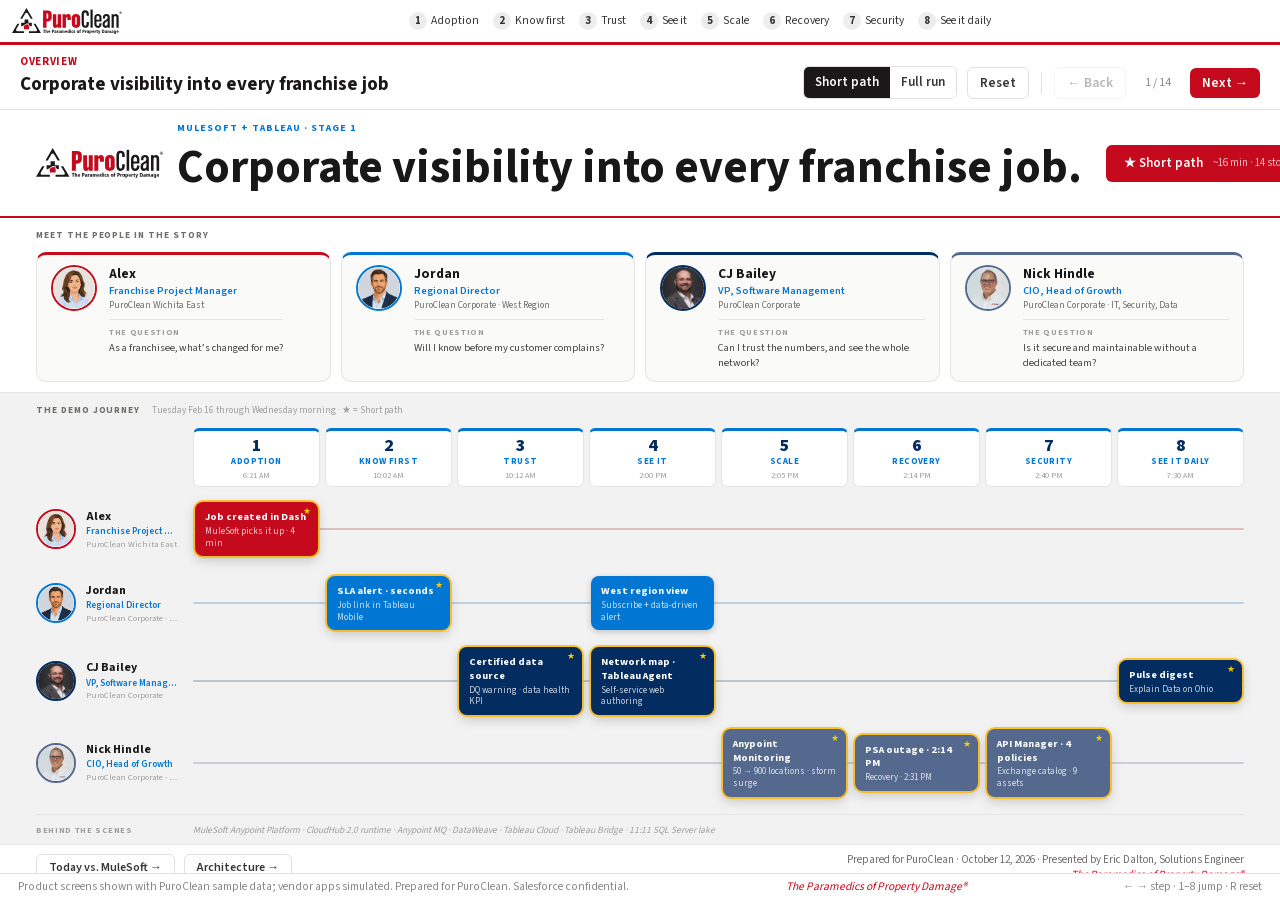
==== commit 6fac6c99: "Bump asset cache-bust tag to c21cc9d Co-authored-by: Cursor <cursoragent@cursor.com>" ====
--- a/index.html
+++ b/index.html
@@ -6,15 +6,15 @@
   <meta name="robots" content="noindex, nofollow"/>
   <title>PuroClean &middot; Integration strategy &middot; Stage 1</title>
   <link rel="icon" href="assets/icons/house.svg"/>
-  <link rel="stylesheet" href="css/styles.css?v=31b5bda"/>
+  <link rel="stylesheet" href="css/styles.css?v=c21cc9d"/>
 </head>
 <body class="notes-off">
   <div id="app"></div>
-  <script src="js/data.js?v=31b5bda"></script>
-  <script src="js/usmap.js?v=31b5bda"></script>
-  <script src="js/console.js?v=31b5bda"></script>
-  <script src="js/screens.js?v=31b5bda"></script>
-  <script src="js/acts.js?v=31b5bda"></script>
-  <script src="js/engine.js?v=31b5bda"></script>
+  <script src="js/data.js?v=c21cc9d"></script>
+  <script src="js/usmap.js?v=c21cc9d"></script>
+  <script src="js/console.js?v=c21cc9d"></script>
+  <script src="js/screens.js?v=c21cc9d"></script>
+  <script src="js/acts.js?v=c21cc9d"></script>
+  <script src="js/engine.js?v=c21cc9d"></script>
 </body>
 </html>
--- a/css/styles.css
+++ b/css/styles.css
@@ -1399,21 +1399,26 @@
 .ca-a { font-size: 13.5px; color: #444; }
 
 /* ------------------------------------------------------------ wrap-up recap page */
-.wrap-page { max-width: 1260px; margin: 0 auto; padding: 18px 28px 24px; }
-.wrap-head h2 { font-size: 30px; margin: 6px 0 2px; color: #032D60; }
-.wrap-head .lede { margin: 0; color: #555; font-size: 15px; }
-.wrap-badge { display: inline-block; font-size: 11px; font-weight: 700; text-transform: uppercase; letter-spacing: .08em; color: var(--red); background: #FDECEE; border-radius: 999px; padding: 3px 11px; }
-.wrap-grid { display: grid; grid-template-columns: repeat(4, 1fr); gap: 10px; margin: 16px 0 14px; }
-.wrap-ch { background: #fff; border: 1px solid var(--line); border-radius: 10px; border-top: 3px solid var(--pc, #0176D3); padding: 11px 13px; }
-.wrap-ch-h { font-size: 14.5px; font-weight: 700; color: #181818; display: flex; align-items: center; gap: 8px; margin-bottom: 7px; }
+.wrap-page { max-width: 1260px; margin: 0 auto; padding: 12px 28px 18px; }
+.wrap-head h2 { font-size: 26px; margin: 3px 0 1px; color: #032D60; }
+.wrap-head .lede { margin: 0; color: #555; font-size: 13.5px; }
+.wrap-badge { display: inline-block; font-size: 10.5px; font-weight: 700; text-transform: uppercase; letter-spacing: .08em; color: var(--red); background: #FDECEE; border-radius: 999px; padding: 2px 10px; }
+.wrap-grid { display: grid; grid-template-columns: repeat(4, 1fr); gap: 10px; margin: 11px 0 11px; }
+.wrap-ch { background: #fff; border: 1px solid var(--line); border-radius: 10px; border-top: 3px solid var(--pc, #0176D3); padding: 10px 12px; display: flex; flex-direction: column; }
+.wrap-ch-h { font-size: 14px; font-weight: 700; color: #181818; display: flex; align-items: center; gap: 8px; margin-bottom: 7px; }
 .wrap-ch-n { flex: none; width: 20px; height: 20px; border-radius: 50%; background: var(--pc, #0176D3); color: #fff; font-size: 11px; display: grid; place-items: center; }
+.wrap-ch-lbl { display: block; font-size: 8.5px; font-weight: 700; text-transform: uppercase; letter-spacing: .07em; margin-bottom: 3px; }
+.wrap-ch-lbl.chal { color: var(--red); }
+.wrap-ch-lbl.now { color: #2E8B57; }
+.wrap-ch-chal { background: #FBF3F4; border-left: 3px solid var(--red); border-radius: 0 6px 6px 0; padding: 6px 9px; font-size: 11.5px; color: #5a4b4d; line-height: 1.32; margin-bottom: 8px; }
+.wrap-ch-now { margin-top: auto; }
 .wrap-ch-pts { list-style: none; margin: 0; padding: 0; display: flex; flex-direction: column; gap: 5px; }
-.wrap-ch-pts li { position: relative; padding-left: 14px; font-size: 12px; color: #444; line-height: 1.32; }
-.wrap-ch-pts li::before { content: ""; position: absolute; left: 1px; top: .5em; width: 5px; height: 5px; border-radius: 50%; background: var(--pc, #0176D3); }
-.wrap-outs-h, .wrap-road-h { font-size: 11px; font-weight: 700; text-transform: uppercase; letter-spacing: .08em; color: #706E6B; margin: 4px 0 8px; }
-.wrap-outs { display: grid; grid-template-columns: repeat(4, 1fr); gap: 10px; margin-bottom: 14px; }
-.wrap-out { display: flex; gap: 10px; align-items: center; background: #fff; border: 1px solid var(--line); border-radius: 10px; border-left: 3px solid var(--pc, #0176D3); padding: 10px 12px; }
-.wrap-out-av { flex: none; width: 46px; height: 46px; border-radius: 50%; overflow: hidden; border: 2px solid var(--pc, #0176D3); display: grid; place-items: center; background: var(--pc, #0176D3); }
+.wrap-ch-pts li { position: relative; padding-left: 14px; font-size: 12px; color: #333; line-height: 1.32; }
+.wrap-ch-pts li::before { content: ""; position: absolute; left: 1px; top: .5em; width: 6px; height: 6px; border-radius: 50%; background: var(--pc, #0176D3); }
+.wrap-outs-h, .wrap-road-h { font-size: 10.5px; font-weight: 700; text-transform: uppercase; letter-spacing: .08em; color: #706E6B; margin: 2px 0 6px; }
+.wrap-outs { display: grid; grid-template-columns: repeat(4, 1fr); gap: 10px; margin-bottom: 10px; }
+.wrap-out { display: flex; gap: 10px; align-items: center; background: #fff; border: 1px solid var(--line); border-radius: 10px; border-left: 3px solid var(--pc, #0176D3); padding: 9px 12px; }
+.wrap-out-av { flex: none; width: 40px; height: 40px; border-radius: 50%; overflow: hidden; border: 2px solid var(--pc, #0176D3); display: grid; place-items: center; background: var(--pc, #0176D3); }
 .wrap-out-av img { width: 100%; height: 100%; object-fit: cover; }
 .wrap-out-av span { color: #fff; font-weight: 700; font-size: 13px; }
 .wrap-out-nm { font-size: 13.5px; font-weight: 700; color: #181818; }
@@ -1425,7 +1430,7 @@
 .wrap-road-row b { display: block; font-size: 13px; color: #032D60; }
 .wrap-road-row span { display: block; font-size: 11.5px; color: #555; margin: 2px 0; line-height: 1.3; }
 .wrap-road-row em { font-size: 10px; font-style: normal; text-transform: uppercase; letter-spacing: .06em; color: #9E9E9E; }
-.wrap-tech { font-size: 11.5px; color: #555; background: #F6F8FA; border: 1px solid var(--line); border-radius: 8px; padding: 9px 13px; }
+.wrap-tech { font-size: 11px; color: #555; background: #F6F8FA; border: 1px solid var(--line); border-radius: 8px; padding: 8px 12px; }
 .wrap-tech-lbl { font-weight: 700; text-transform: uppercase; letter-spacing: .06em; font-size: 10px; color: #706E6B; margin-right: 8px; }
 
 /* ------------------------------------------------------------ anypoint platform */
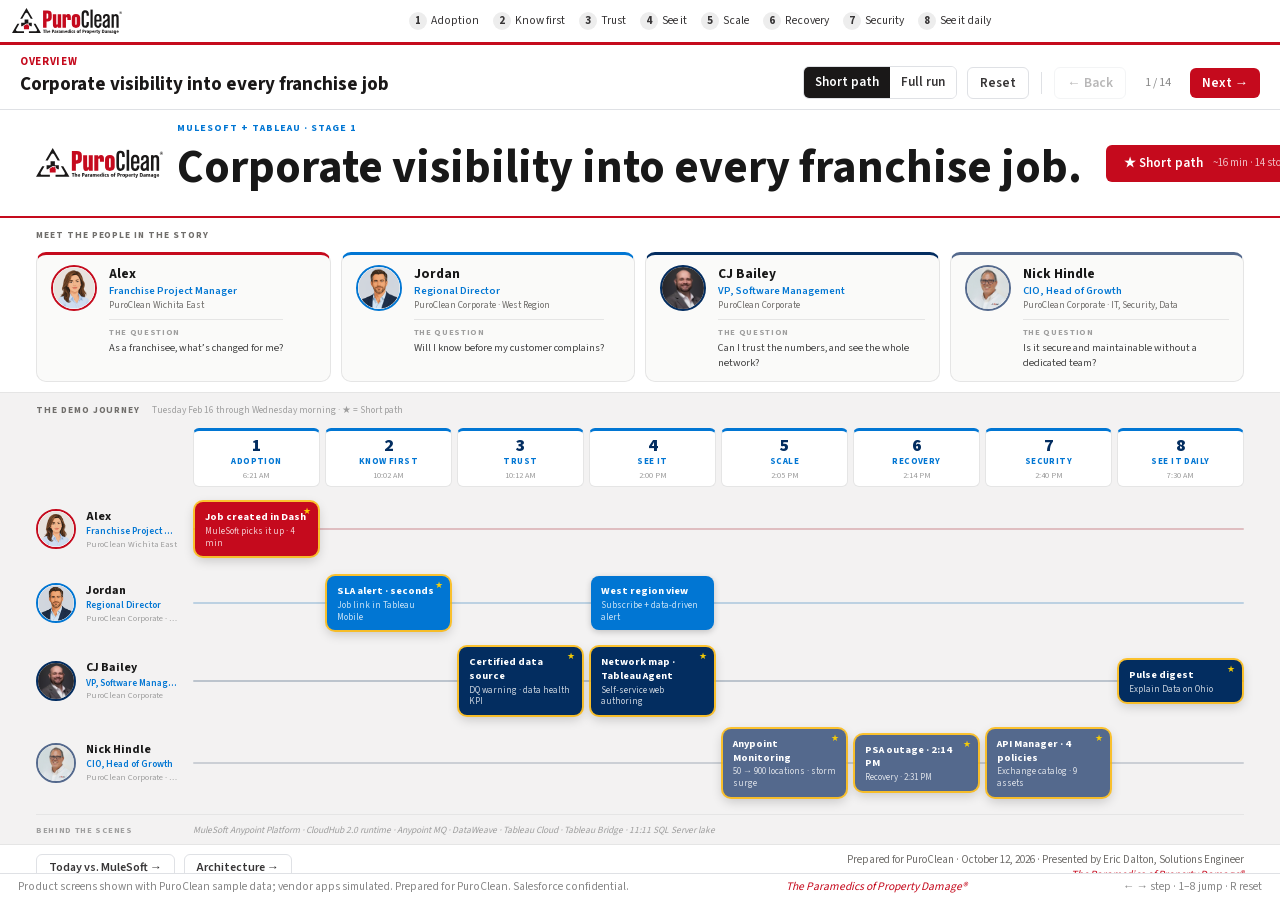
==== commit 81e4c9b5: "Bump cache-bust to 5d0b4bf Co-authored-by: Cursor <cursoragent@cursor.com>" ====
--- a/index.html
+++ b/index.html
@@ -6,15 +6,15 @@
   <meta name="robots" content="noindex, nofollow"/>
   <title>PuroClean &middot; Integration strategy &middot; Stage 1</title>
   <link rel="icon" href="assets/icons/house.svg"/>
-  <link rel="stylesheet" href="css/styles.css?v=c21cc9d"/>
+  <link rel="stylesheet" href="css/styles.css?v=5d0b4bf"/>
 </head>
 <body class="notes-off">
   <div id="app"></div>
-  <script src="js/data.js?v=c21cc9d"></script>
-  <script src="js/usmap.js?v=c21cc9d"></script>
-  <script src="js/console.js?v=c21cc9d"></script>
-  <script src="js/screens.js?v=c21cc9d"></script>
-  <script src="js/acts.js?v=c21cc9d"></script>
-  <script src="js/engine.js?v=c21cc9d"></script>
+  <script src="js/data.js?v=5d0b4bf"></script>
+  <script src="js/usmap.js?v=5d0b4bf"></script>
+  <script src="js/console.js?v=5d0b4bf"></script>
+  <script src="js/screens.js?v=5d0b4bf"></script>
+  <script src="js/acts.js?v=5d0b4bf"></script>
+  <script src="js/engine.js?v=5d0b4bf"></script>
 </body>
 </html>
--- a/css/styles.css
+++ b/css/styles.css
@@ -120,7 +120,7 @@
   overflow: auto; padding: 18px 22px 30px; display: flex; flex-direction: column; align-items: center; justify-content: safe center; gap: 12px;
   background: radial-gradient(circle at 20% 0%, #fff 0, var(--bg) 60%);
 }
-.right { background: var(--cx-bg); color: var(--cx-text); display: flex; flex-direction: column; min-height: 0; border-left: 4px solid var(--red); }
+.right { background: var(--cx-bg); color: var(--cx-text); display: flex; flex-direction: column; min-height: 0; border-left: 1px solid var(--cx-line); }
 .foot {
   display: flex; gap: 18px; justify-content: space-between; padding: 5px 18px; font-size: 11.5px; color: #888;
   background: #fff; border-top: 1px solid var(--line);
@@ -245,7 +245,7 @@
 .cmp-foot { font-size: 13px; font-style: italic; color: #555; border-top: 1px solid var(--line); padding-top: 8px; }
 
 .next-grid { display: grid; grid-template-columns: repeat(3, 1fr); gap: 10px; }
-.next-grid div { background: var(--bg); border-radius: 8px; padding: 12px; border-top: 3px solid var(--navy); }
+.next-grid div { background: var(--bg); border-radius: 8px; padding: 12px; border: 1px solid var(--line); }
 .next-grid b { display: block; }
 .next-grid small { color: #666; }
 blockquote { margin: 16px 0 8px; padding: 10px 14px; border-left: 4px solid var(--red); background: #fdf3f4; font-size: 17px; font-style: italic; }
@@ -293,7 +293,7 @@
 .tb-body { padding: 10px 12px 12px; }
 .tb-kpis { display: grid; grid-template-columns: repeat(5, 1fr); gap: 7px; margin-bottom: 9px; }
 .tb-kpis.three { grid-template-columns: repeat(3, 1fr); }
-.kpi { border: 1px solid var(--line); border-radius: 6px; padding: 6px 8px; border-top: 3px solid var(--navy); }
+.kpi { border: 1px solid var(--line); border-radius: 6px; padding: 6px 8px; }
 .kpi-k { font-size: 11px; color: #666; line-height: 1.15; }
 .kpi-v { font-size: 20px; font-weight: 700; color: var(--navy); }
 .kpi-v small { font-size: 11px; font-weight: 600; }
@@ -565,8 +565,8 @@
 .srm { background: var(--cx-panel); border: 1px solid var(--cx-line); border-radius: 10px; padding: 12px 14px; }
 .srm-h { font-weight: 700; font-size: 14px; margin-bottom: 8px; }
 .srm-cols { display: grid; grid-template-columns: 1fr 1fr; gap: 10px; }
-.srm-cols > div { background: #2a2627; border-radius: 8px; padding: 10px 12px; border-top: 3px solid var(--cx-blue); }
-.srm-cols > div.pc { border-top-color: var(--red); }
+.srm-cols > div { background: #2a2627; border-radius: 8px; padding: 10px 12px; }
+.srm-cols > div.pc { }
 .srm-cols ul { margin: 6px 0 0; padding-left: 18px; font-size: 13.5px; }
 .srm-src { font-size: 11.5px; color: var(--cx-mut); margin-top: 8px; }
 
@@ -585,7 +585,7 @@
 .ghost-light { background: transparent; color: #fff; border: 1.5px solid rgba(255,255,255,.5); font-weight: 600; }
 .ghost-light:hover { border-color: #fff; }
 .hero-stats { display: grid; grid-template-columns: repeat(6, 1fr); gap: 10px; margin: 16px 0; }
-.hs { background: #fff; border: 1px solid var(--line); border-radius: 10px; padding: 12px 14px; border-top: 3px solid var(--red); }
+.hs { background: #fff; border: 1px solid var(--line); border-radius: 10px; padding: 12px 14px; }
 .hs b { display: block; font-size: 24px; color: var(--ink); }
 .hs span { font-size: 13px; color: #666; }
 .hero-split { display: grid; grid-template-columns: 45fr 55fr; border-radius: 12px; overflow: hidden; border: 1px solid var(--line); }
@@ -625,7 +625,7 @@
 .arch-out .arch-h { color: #888; }
 
 .close-cards { display: grid; grid-template-columns: repeat(4, 1fr); gap: 12px; margin: 14px 0 16px; }
-.close-cards > div { background: #fff; border: 1px solid var(--line); border-radius: 12px; padding: 16px 18px; border-top: 4px solid var(--red); }
+.close-cards > div { background: #fff; border: 1px solid var(--line); border-radius: 12px; padding: 16px 18px; }
 .close-cards i { font-style: normal; font-weight: 700; color: #fff; background: var(--red); width: 26px; height: 26px; border-radius: 50%; display: grid; place-items: center; margin-bottom: 8px; }
 .close-cards b { font-size: 19px; display: block; }
 .close-cards p { margin: 4px 0 0; color: #555; }
@@ -675,6 +675,9 @@
 .lx-logo { height: 18px; display: block; }
 .lx-search { flex: 1; max-width: 300px; margin: 0 auto; display: flex; align-items: center; gap: 6px; height: 26px; padding: 0 10px; border: 1px solid #c9c9c9; border-radius: 14px; color: var(--sf-mut); background: #fff; font-size: 12px; white-space: nowrap; overflow: hidden; }
 .lx-search svg { width: 13px; height: 13px; flex: none; }
+.lx-illus { font-size: 10px; font-weight: 600; letter-spacing: .03em; color: #888; background: #f0f0f0; border: 1px solid #ddd; border-radius: 10px; padding: 2px 7px; white-space: nowrap; flex: none; }
+.lx.anypoint .lx-illus { background: rgba(255,255,255,.08); border-color: rgba(255,255,255,.15); color: #aaa; }
+.lx.vendor.dash .lx-illus { background: rgba(0,0,0,.08); border-color: rgba(0,0,0,.12); color: #7a8a9c; }
 .lx-ghi { display: flex; gap: 11px; align-items: center; color: var(--sf-mut); }
 .lx-ghi i { display: block; position: relative; }
 .lx-ghi svg { width: 15px; height: 15px; display: block; }
@@ -1003,7 +1006,7 @@
 .tv-bans.n4 { grid-template-columns: repeat(4, 1fr); }
 .tv-bans.n5 { grid-template-columns: repeat(5, 1fr); }
 .tv-ban { position: relative; border: 1px solid #e6e6e6; border-radius: 4px; padding: 6px 8px 4px; background: #fff; min-width: 0; transition: box-shadow .2s, border-color .2s; }
-.tv-ban::before { content: ""; position: absolute; left: -1px; right: -1px; top: -1px; height: 3px; background: #4e79a7; border-radius: 4px 4px 0 0; }
+.tv-ban::before { content: ""; position: absolute; left: -1px; right: -1px; top: -1px; height: 3px; border-radius: 4px 4px 0 0; }
 .tv-bk { font-size: 10.5px; color: #666; line-height: 1.2; white-space: nowrap; overflow: hidden; text-overflow: ellipsis; }
 .tv-bv { font-size: 20px; font-weight: 700; color: #1b1b1b; line-height: 1.15; letter-spacing: -.01em; white-space: nowrap; }
 .tv-bd { font-size: 10.5px; white-space: nowrap; overflow: hidden; text-overflow: ellipsis; }
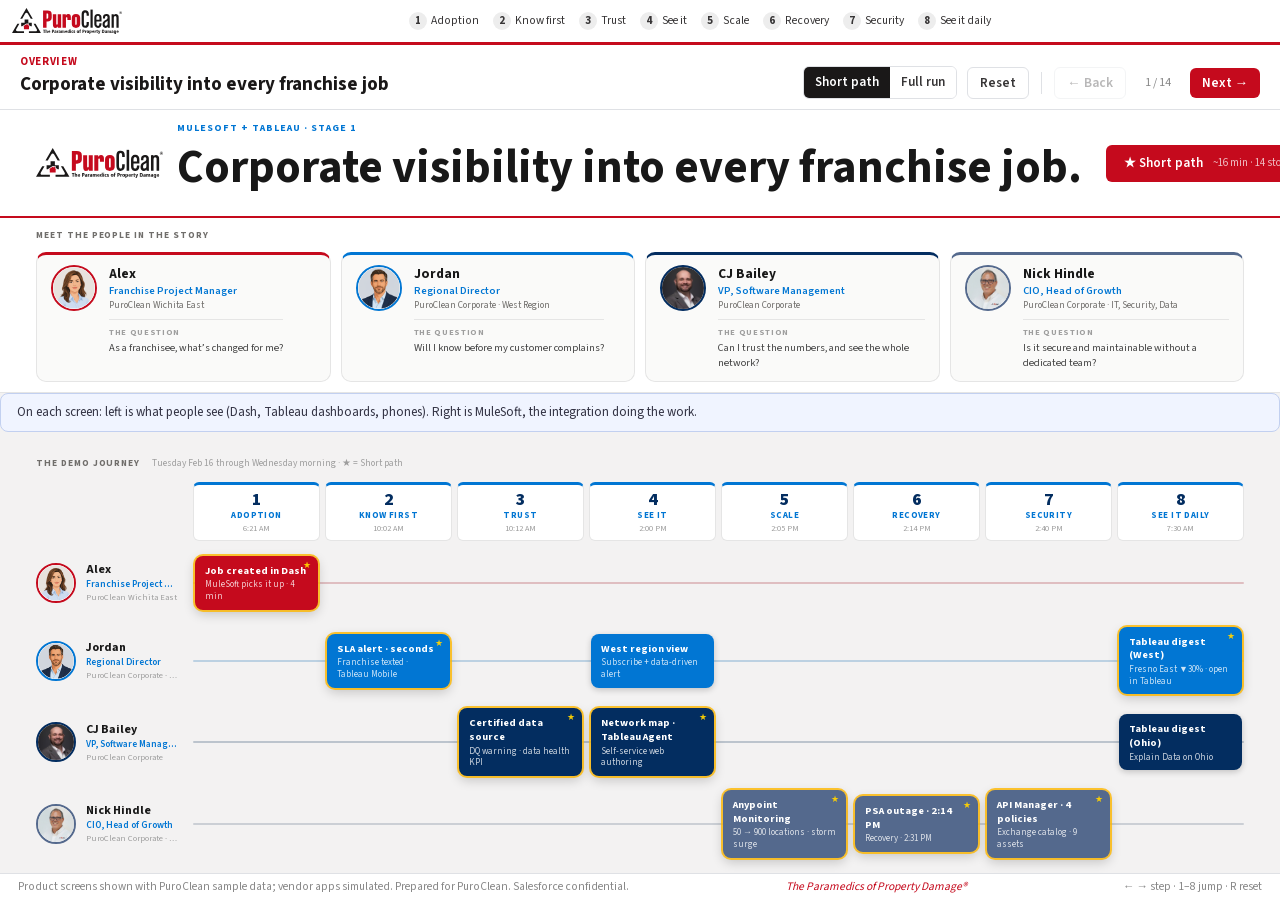
==== commit b41a973d: "CJ dry-run feedback: SMS two-phone, Rosetta auto-anim, location drill, break notify, shared-load, Jo" ====
--- a/index.html
+++ b/index.html
@@ -6,15 +6,15 @@
   <meta name="robots" content="noindex, nofollow"/>
   <title>PuroClean &middot; Integration strategy &middot; Stage 1</title>
   <link rel="icon" href="assets/icons/house.svg"/>
-  <link rel="stylesheet" href="css/styles.css?v=5d0b4bf"/>
+  <link rel="stylesheet" href="css/styles.css?v=cjfb001"/>
 </head>
 <body class="notes-off">
   <div id="app"></div>
-  <script src="js/data.js?v=5d0b4bf"></script>
-  <script src="js/usmap.js?v=5d0b4bf"></script>
-  <script src="js/console.js?v=5d0b4bf"></script>
-  <script src="js/screens.js?v=5d0b4bf"></script>
-  <script src="js/acts.js?v=5d0b4bf"></script>
-  <script src="js/engine.js?v=5d0b4bf"></script>
+  <script src="js/data.js?v=cjfb001"></script>
+  <script src="js/usmap.js?v=cjfb001"></script>
+  <script src="js/console.js?v=cjfb001"></script>
+  <script src="js/screens.js?v=cjfb001"></script>
+  <script src="js/acts.js?v=cjfb001"></script>
+  <script src="js/engine.js?v=cjfb001"></script>
 </body>
 </html>
--- a/css/styles.css
+++ b/css/styles.css
@@ -390,6 +390,11 @@
 .cx-lane-label.sys { fill: #7fd3d0; }
 .cx-lane-label.proc { fill: #8cc6f0; }
 .cx-lane-label.exp { fill: #cfa8f5; }
+/* Lane error/ok override states (set by C.lane()) */
+.cx-lane.err { fill: rgba(194, 57, 52, .09); stroke: rgba(194, 57, 52, .55); }
+.cx-lane.ok  { fill: rgba(46, 132, 74, .08); stroke: rgba(46, 132, 74, .40); }
+.cx-lane-label.err { fill: #c23934; }
+.cx-lane-label.ok  { fill: #2e844a; }
 .cx-legend .lg { display: inline-block; width: 10px; height: 10px; border-radius: 3px; margin: 0 5px -1px 12px; }
 .cx-legend .lg:first-child { margin-left: 0; }
 .cx-legend .lg.sys { background: #4fb3b0; }
@@ -642,6 +647,19 @@
 .presenter small { color: #ccc; margin-bottom: 10px; }
 
 /* ------------------------------------------------------------ left pane: UI + "what's happening" line */
+/* ---- Two-phone side-by-side layout ---- */
+.duo { display: flex; gap: 20px; justify-content: center; align-items: flex-start; width: 100%; }
+.duo-col { display: flex; flex-direction: column; align-items: center; gap: 6px; flex: 0 0 auto; }
+.duo .device.phone { width: 292px; }
+/* SMS thread styles */
+.sms-thread { padding: 10px 12px; display: flex; flex-direction: column; gap: 8px; background: #f7f7f7; min-height: 160px; }
+.sms-from { font-size: 11px; font-weight: 700; color: #888; text-align: center; padding-bottom: 4px; border-bottom: 1px solid #e0e0e0; margin-bottom: 4px; }
+.sms-bubble { background: #e9e9ea; color: #1c1c1e; border-radius: 14px; padding: 8px 12px; font-size: 13px; line-height: 1.45; max-width: 90%; }
+.sms-bubble.in { align-self: flex-start; }
+.sms-bubble.ok { background: #d1f0db; }
+.sms-meta { font-size: 10px; color: #888; padding-left: 12px; margin-top: -4px; }
+.sms-meta.ok { color: #2e844a; }
+/* ---- end two-phone ---- */
 .left-ui { display: flex; flex-direction: column; align-items: center; gap: 10px; width: 100%; }
 .left-desc {
   position: sticky; bottom: 0; z-index: 3; flex: none;
@@ -711,23 +729,103 @@
 .lx.vendor .lx-card { border-radius: 6px; }
 .lx.vendor .sbtn, .lx.vendor .sbtn-group, .lx.vendor .lx-oi { border-radius: 6px; }
 
-/* Dash: a light header with the DASH wordmark over a blue menu bar, a job tab row and light-blue buttons */
-.lx.vendor.dash { --sf: #2b6cb0; --sf-d: #1f5890; background: #f1f4f8; }
-.lx.vendor.dash .lx-gh { height: 34px; background: #fff; border-bottom: 1px solid #d5dce5; color: #44546a; }
-.lx.vendor.dash .lx-search { display: none; }
-.lx.vendor.dash .lx-ghi { margin-left: auto; color: #6b7a8c; }
-.lx.vendor.dash .lx-brand em { color: #6b7a8c; border-color: #cbd5e1; }
-.lx.vendor.dash .lx-av { background: #2b4f81; }
-.lx.vendor.dash .lx-nav { background: #2b4f81; height: 28px; }
-.lx.vendor.dash .lx-tab { height: 28px; color: #e3ebf6; font-size: 12px; }
-.lx.vendor.dash .lx-tab.on { color: #fff; background: rgba(255,255,255,.16); border-bottom-color: #7cc4f0; }
-.lx.vendor.dash .sbtn.brand { background: #4aa8de; border-color: #4aa8de; }
-.lx.vendor.dash .sbtn.brand:hover { background: #3a95cb; }
-.dx-logo { display: flex; flex-direction: column; line-height: 1; font-weight: 800; font-size: 16px; letter-spacing: .6px; color: #1d5fa8; }
-.dx-logo small { font-size: 6.5px; letter-spacing: 1.4px; font-weight: 700; color: #6b7a8c; margin-top: 1px; }
-.dx-tabs { display: flex; gap: 2px; margin: 0 2px; border-bottom: 2px solid #4aa8de; font-size: 11px; overflow: hidden; }
-.dx-tabs span { padding: 3px 8px; color: #5a6878; background: #e3e9f0; border: 1px solid #cfd7e0; border-bottom: 0; border-radius: 3px 3px 0 0; white-space: nowrap; }
-.dx-tabs span.on { background: #4aa8de; border-color: #4aa8de; color: #fff; font-weight: 600; }
+/* ============================================================ DASH Enterprise (PuroLogic) skin ============================================================ */
+/* Top-level wrapper — replaces the generic .lx.vendor.dash structure */
+.lx.vendor.dash { background: #f0f3f7; font-family: Arial, "Helvetica Neue", sans-serif; font-size: 12px; color: #222; }
+
+/* White top bar with DASH ENTERPRISE wordmark */
+.dx-top { display: flex; align-items: center; gap: 10px; background: #fff; border-bottom: 1px solid #c8d2dc; padding: 0 10px; height: 36px; }
+.dx-jobsearch { display: flex; align-items: center; gap: 0; border: 1px solid #bdc8d4; border-radius: 2px; overflow: hidden; }
+.dx-joblbl { padding: 0 6px; font-size: 11.5px; font-weight: 700; color: #0a2744; background: #e6ecf2; border-right: 1px solid #bdc8d4; white-space: nowrap; cursor: default; }
+.dx-jsearch { border: 0; font: inherit; font-size: 11.5px; padding: 3px 7px; width: 130px; background: #fff; color: #444; outline: none; }
+.dx-welcome { font-size: 11.5px; color: #5a6878; margin-left: auto; white-space: nowrap; }
+.dx-welcome a { color: #0a2744; text-decoration: underline; cursor: pointer; }
+.lx-illus { font-size: 10px; color: #888; white-space: nowrap; }
+
+/* Navy menu bar */
+.dx-nav { display: flex; background: #0a2744; padding: 0 4px; height: 27px; }
+.dx-ni { padding: 0 10px; color: #c5d5e8; font-size: 12px; font-weight: 600; display: flex; align-items: center; gap: 3px; cursor: pointer; border-bottom: 2px solid transparent; }
+.dx-ni.on, .dx-ni:hover { color: #fff; border-bottom-color: #5ba4d4; }
+.dx-ni i { font-style: normal; font-size: 9px; opacity: .8; }
+
+/* Last Views grey strip */
+.dx-lastviews { background: #e8ecf0; border-bottom: 1px solid #cdd5dc; padding: 3px 12px; font-size: 11px; color: #5a6878; }
+.dx-lastviews b { font-weight: 700; color: #44546a; margin-right: 6px; }
+
+/* DASH wordmark */
+.dx-logo { display: flex; flex-direction: column; line-height: 1; font-weight: 800; font-size: 16px; letter-spacing: .8px; color: #0a2744; }
+.dx-logo small { font-size: 6px; letter-spacing: 1.6px; font-weight: 700; color: #5a6878; margin-top: 1px; }
+.lx.vendor.dash .lx-brand em { font-style: normal; font-size: 11px; color: #5ba4d4; margin-left: 6px; font-weight: 600; border: 0; padding: 0; }
+
+/* Tab row */
+.dx-tabs { display: flex; gap: 1px; border-bottom: 2px solid #5ba4d4; font-size: 11px; overflow: hidden; margin: 0; }
+.dx-tabs span { padding: 4px 9px; color: #5a6878; background: #dde5ef; border: 1px solid #c8d2dc; border-bottom: 0; border-radius: 3px 3px 0 0; white-space: nowrap; cursor: pointer; }
+.dx-tabs span.on { background: #5ba4d4; border-color: #5ba4d4; color: #fff; font-weight: 700; }
+
+/* Light-blue DASH buttons */
+.dx-btn { font: inherit; font-size: 12px; font-weight: 700; padding: 4px 12px; border-radius: 2px; cursor: pointer; border: 1px solid; }
+.dx-btn.pri { background: #5ba4d4; border-color: #4a8fc0; color: #fff; }
+.dx-btn.pri:hover { background: #4a8fc0; }
+.dx-btn.sec { background: #fff; border-color: #9ab0c8; color: #0a2744; }
+.dx-btn.sec:hover { background: #eef2f6; }
+
+/* Slideboard: title row + quadrants */
+.dx-sb { padding: 6px 8px 8px; display: flex; flex-direction: column; gap: 6px; }
+.dx-sbh { display: flex; align-items: center; gap: 8px; padding-bottom: 6px; border-bottom: 1px solid #cdd5dc; }
+.dx-sbid { font-size: 14px; font-weight: 700; color: #0a2744; display: flex; align-items: center; gap: 8px; flex: 1; }
+.dx-status { background: #d6e6f5; color: #0a2744; font-size: 11px; font-weight: 700; border-radius: 3px; padding: 1px 7px; }
+.dx-sbactions { display: flex; gap: 5px; }
+.dx-quads { display: grid; grid-template-columns: 1fr 1fr; gap: 5px; }
+.dx-quad { background: #fff; border: 1px solid #cdd5dc; border-radius: 2px; padding: 0; }
+.dx-qh { background: #dde5ef; padding: 4px 8px; font-size: 11.5px; font-weight: 700; color: #0a2744; border-bottom: 1px solid #cdd5dc; }
+.dx-pencil { font-style: normal; color: #5ba4d4; margin-left: 4px; cursor: pointer; }
+.dx-qf { display: flex; gap: 6px; padding: 3px 8px; font-size: 11.5px; border-bottom: 1px solid #f0f3f7; }
+.dx-qf label { color: #6b7a8c; min-width: 80px; font-weight: 700; }
+.dx-qf span { color: #222; }
+.dx-qf .dx-empty { color: #999; font-style: italic; }
+.dx-qf .dx-sel { color: #5ba4d4; cursor: pointer; position: relative; }
+.dx-qf .dx-menu { position: absolute; z-index: 10; background: #fff; border: 1px solid #c8d2dc; box-shadow: 0 4px 12px rgba(0,0,0,.15); border-radius: 3px; min-width: 130px; top: 100%; left: 0; }
+.dx-qf .dx-menu span { display: block; padding: 5px 12px; font-size: 12px; color: #0a2744; cursor: pointer; }
+.dx-qf .dx-menu span:hover { background: #eef4fb; }
+
+/* Dates tab two-column grid */
+.dx-dates { display: grid; grid-template-columns: 1fr 1fr; gap: 0 12px; padding: 6px 8px; background: #fff; border: 1px solid #cdd5dc; margin-top: 4px; }
+.dx-dc { display: flex; flex-direction: column; }
+.dx-df { display: flex; align-items: center; gap: 6px; padding: 4px 0; border-bottom: 1px solid #f0f3f7; font-size: 11.5px; }
+.dx-df label { color: #6b7a8c; min-width: 110px; font-weight: 700; }
+.dx-di { color: #222; background: #f7f9fb; border: 1px solid #c8d2dc; border-radius: 2px; padding: 2px 6px; min-width: 80px; }
+.dx-df .dx-empty { color: #999; font-style: italic; }
+.dx-df.flash { background: #fff3cd; border-radius: 3px; }
+.dx-df.mapped .dx-di { background: #eefbf0; border-color: #5cb85c; color: #2a6e2a; font-weight: 700; }
+
+/* Notes tab */
+.dx-notes { background: #fff; border: 1px solid #cdd5dc; margin-top: 4px; padding: 6px 8px; }
+.dx-note-acts { display: flex; gap: 5px; margin-bottom: 8px; }
+.dx-nt { width: 100%; border-collapse: collapse; font-size: 11px; }
+.dx-nt th { background: #dde5ef; color: #44546a; font-weight: 700; text-align: left; padding: 4px 7px; border: 1px solid #cdd5dc; }
+.dx-nt td { padding: 3px 7px; border: 1px solid #e5ebf0; vertical-align: top; }
+.dx-nt tr:nth-child(even) td { background: #f7f9fb; }
+
+/* Send Email modal */
+.dx-modal { background: #fff; border: 1px solid #c8d2dc; border-radius: 3px; box-shadow: 0 8px 24px rgba(0,0,0,.18); margin-top: 8px; }
+.dx-modal-h { background: #0a2744; color: #fff; padding: 7px 12px; font-size: 13px; font-weight: 700; border-radius: 3px 3px 0 0; }
+.dx-modal-b { padding: 10px 12px; display: flex; flex-direction: column; gap: 6px; }
+.dx-mf { display: flex; gap: 8px; font-size: 12px; align-items: flex-start; }
+.dx-mf label { font-weight: 700; color: #6b7a8c; min-width: 60px; padding-top: 2px; }
+.dx-mf.body { align-items: flex-start; }
+.ecmp-to, .ecmp-subj { color: #222; }
+.ecmp-body { color: #333; font-size: 11.5px; line-height: 1.5; white-space: pre-wrap; }
+
+/* DASH grid (dashJobs) */
+.dx-grid { background: #fff; border: 1px solid #cdd5dc; border-radius: 2px; overflow: hidden; }
+.dx-gh-bar { display: grid; grid-template-columns: 90px 90px 1fr 80px 140px; background: #dde5ef; color: #44546a; font-weight: 700; font-size: 11px; padding: 4px 8px; gap: 8px; }
+.dx-gr { display: grid; grid-template-columns: 90px 90px 1fr 80px 140px; font-size: 11.5px; padding: 4px 8px; gap: 8px; border-bottom: 1px solid #e8ecf0; }
+.dx-gr:nth-child(even) { background: #f7f9fb; }
+.dx-inlbar { display: flex; align-items: center; gap: 8px; padding: 5px 8px; background: #fff8dc; border-top: 1px solid #e8d87a; font-size: 11.5px; }
+.dx-inlbar span { flex: 1; color: #5a4800; }
+.dx-inl { color: #5ba4d4; font-weight: 700; }
+.dx-toast.ok { background: #d4edda; border: 1px solid #5cb85c; color: #2a6e2a; border-radius: 2px; padding: 6px 10px; font-size: 12px; font-weight: 700; margin-top: 6px; }
+/* ============================================================ end DASH Enterprise ============================================================ */
 
 .lx.admin { --sf: #00346D; --sf-d: #002650; background: #f3f4f6; }
 .lx.admin .lx-logo { height: 16px; }
@@ -1987,6 +2085,7 @@
 .cast-qlbl { display: block; font-size: 8.5px; font-weight: 700; text-transform: uppercase; letter-spacing: .08em; color: #9E9E9E; margin-bottom: 2px; }
 
 /* ---- Journey section ---- */
+.hv2-legend { background: #f0f4ff; border: 1px solid #c2d0f0; border-radius: 8px; padding: 9px 16px; font-size: 13px; color: #334; line-height: 1.5; margin: 0 0 14px; }
 .hv2-journey {
   flex: 1;
   padding: 11px 36px 6px;
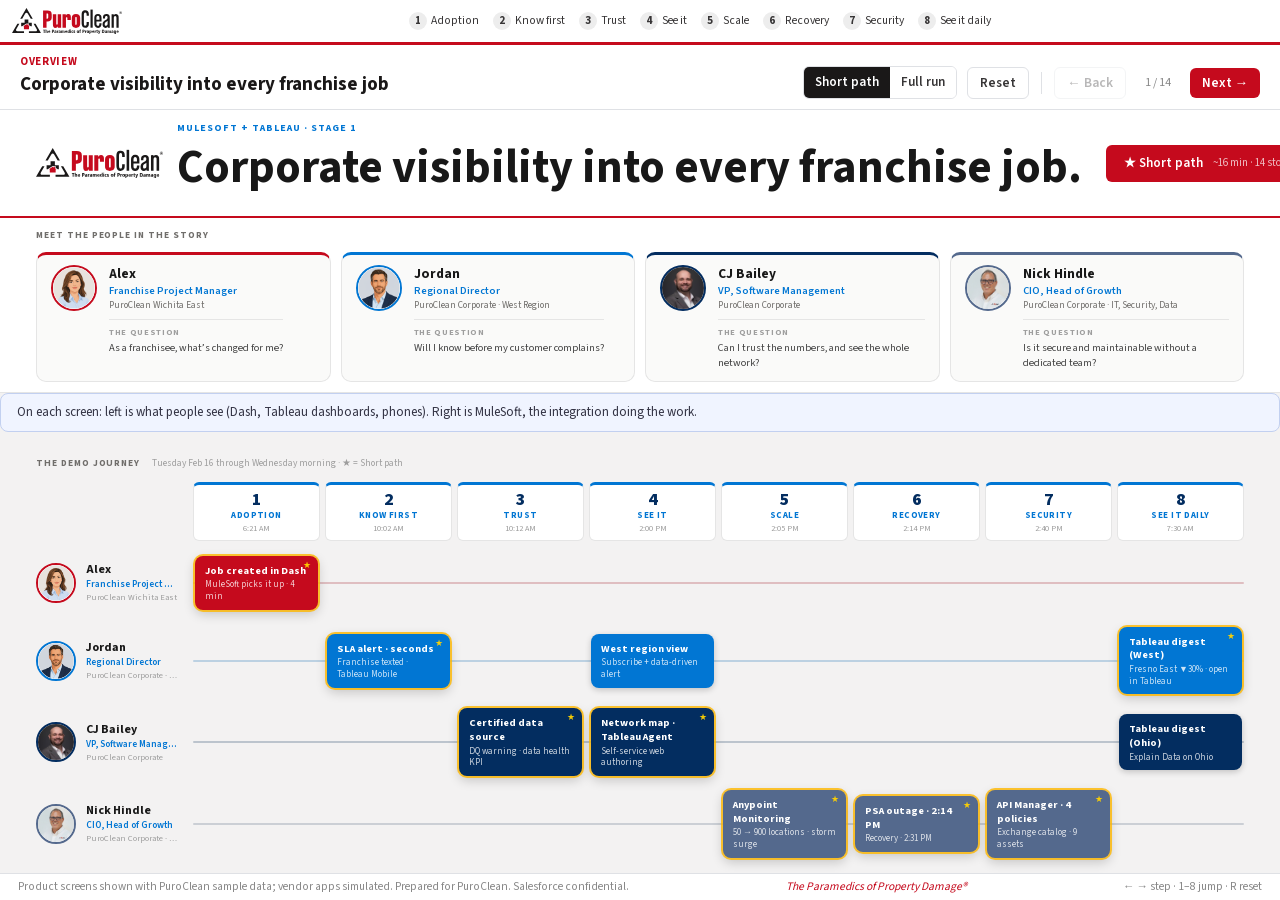
==== commit ba6c28f6: "Fix blank step 2.1: export franchiseSms, two-phone SMS flow; fix C.extra object calls in 1.2 and 6.1" ====
--- a/index.html
+++ b/index.html
@@ -6,15 +6,15 @@
   <meta name="robots" content="noindex, nofollow"/>
   <title>PuroClean &middot; Integration strategy &middot; Stage 1</title>
   <link rel="icon" href="assets/icons/house.svg"/>
-  <link rel="stylesheet" href="css/styles.css?v=cjfb001"/>
+  <link rel="stylesheet" href="css/styles.css?v=cjfb002"/>
 </head>
 <body class="notes-off">
   <div id="app"></div>
-  <script src="js/data.js?v=cjfb001"></script>
-  <script src="js/usmap.js?v=cjfb001"></script>
-  <script src="js/console.js?v=cjfb001"></script>
-  <script src="js/screens.js?v=cjfb001"></script>
-  <script src="js/acts.js?v=cjfb001"></script>
-  <script src="js/engine.js?v=cjfb001"></script>
+  <script src="js/data.js?v=cjfb002"></script>
+  <script src="js/usmap.js?v=cjfb002"></script>
+  <script src="js/console.js?v=cjfb002"></script>
+  <script src="js/screens.js?v=cjfb002"></script>
+  <script src="js/acts.js?v=cjfb002"></script>
+  <script src="js/engine.js?v=cjfb002"></script>
 </body>
 </html>
--- a/css/styles.css
+++ b/css/styles.css
@@ -477,6 +477,7 @@
 .lin { background: var(--cx-panel); border: 1px solid var(--cx-line); border-radius: 10px; padding: 12px 14px; }
 .lin-h { font-weight: 700; font-size: 15px; margin-bottom: 10px; }
 .lin-row { display: grid; grid-template-columns: 140px 1fr 170px; gap: 10px; background: #2a2627; border-radius: 7px; padding: 9px 12px; align-items: center; animation: fadeUp .35s ease both; border-left: 3px solid var(--red); }
+.lin.list .lin-row + .lin-row { margin-top: 6px; }
 .lin-row.note { margin-top: 10px; border-left-color: var(--cx-blue); background: transparent; border: 1px dashed var(--cx-line); }
 .lin-k { font-size: 11.5px; text-transform: uppercase; letter-spacing: .05em; color: var(--cx-mut); font-weight: 700; }
 .lin-v { font-size: 14.5px; color: #fff; }
@@ -647,19 +648,15 @@
 .presenter small { color: #ccc; margin-bottom: 10px; }
 
 /* ------------------------------------------------------------ left pane: UI + "what's happening" line */
-/* ---- Two-phone side-by-side layout ---- */
-.duo { display: flex; gap: 20px; justify-content: center; align-items: flex-start; width: 100%; }
-.duo-col { display: flex; flex-direction: column; align-items: center; gap: 6px; flex: 0 0 auto; }
-.duo .device.phone { width: 292px; }
-/* SMS thread styles */
-.sms-thread { padding: 10px 12px; display: flex; flex-direction: column; gap: 8px; background: #f7f7f7; min-height: 160px; }
-.sms-from { font-size: 11px; font-weight: 700; color: #888; text-align: center; padding-bottom: 4px; border-bottom: 1px solid #e0e0e0; margin-bottom: 4px; }
-.sms-bubble { background: #e9e9ea; color: #1c1c1e; border-radius: 14px; padding: 8px 12px; font-size: 13px; line-height: 1.45; max-width: 90%; }
-.sms-bubble.in { align-self: flex-start; }
-.sms-bubble.ok { background: #d1f0db; }
-.sms-meta { font-size: 10px; color: #888; padding-left: 12px; margin-top: -4px; }
-.sms-meta.ok { color: #2e844a; }
-/* ---- end two-phone ---- */
+/* Two phones side by side (step 2.1) */
+.duo { display: flex; gap: 16px; justify-content: center; align-items: flex-start; }
+.duo-col { display: flex; flex-direction: column; align-items: center; gap: 10px; flex: none; }
+.sms-thread { display: flex; flex-direction: column; gap: 8px; background: #fff; }
+.sms-from { font-size: 11px; color: #8a8a8e; text-align: center; }
+.sms-bubble { align-self: flex-start; max-width: 88%; background: #e9e9eb; color: #1c1c1e; border-radius: 16px; padding: 8px 12px; font-size: 13.5px; line-height: 1.4; animation: fadeUp .35s ease both; }
+.sms-bubble small { display: block; margin-top: 4px; font-size: 11px; color: #6b6b70; }
+.sms-bubble.ok { background: #d6f5df; }
+.ml-app.msg { background: #34c759; }
 .left-ui { display: flex; flex-direction: column; align-items: center; gap: 10px; width: 100%; }
 .left-desc {
   position: sticky; bottom: 0; z-index: 3; flex: none;
@@ -1059,6 +1056,7 @@
   display: flex; align-items: center; gap: 10px; background: #2E844A; color: #fff; border-radius: 12px;
   padding: 9px 16px; box-shadow: 0 6px 16px rgba(0,0,0,.22); animation: toastIn .4s ease both;
 }
+.lx-toast.error { background: #BA0517; pointer-events: none; animation: none; }
 .lx-toast b { display: block; font-size: 13px; }
 .lx-toast small { display: block; font-size: 11.5px; opacity: .92; }
 .lx-ti { width: 22px; height: 22px; border-radius: 50%; border: 2px solid #fff; display: grid; place-items: center; flex: none; }
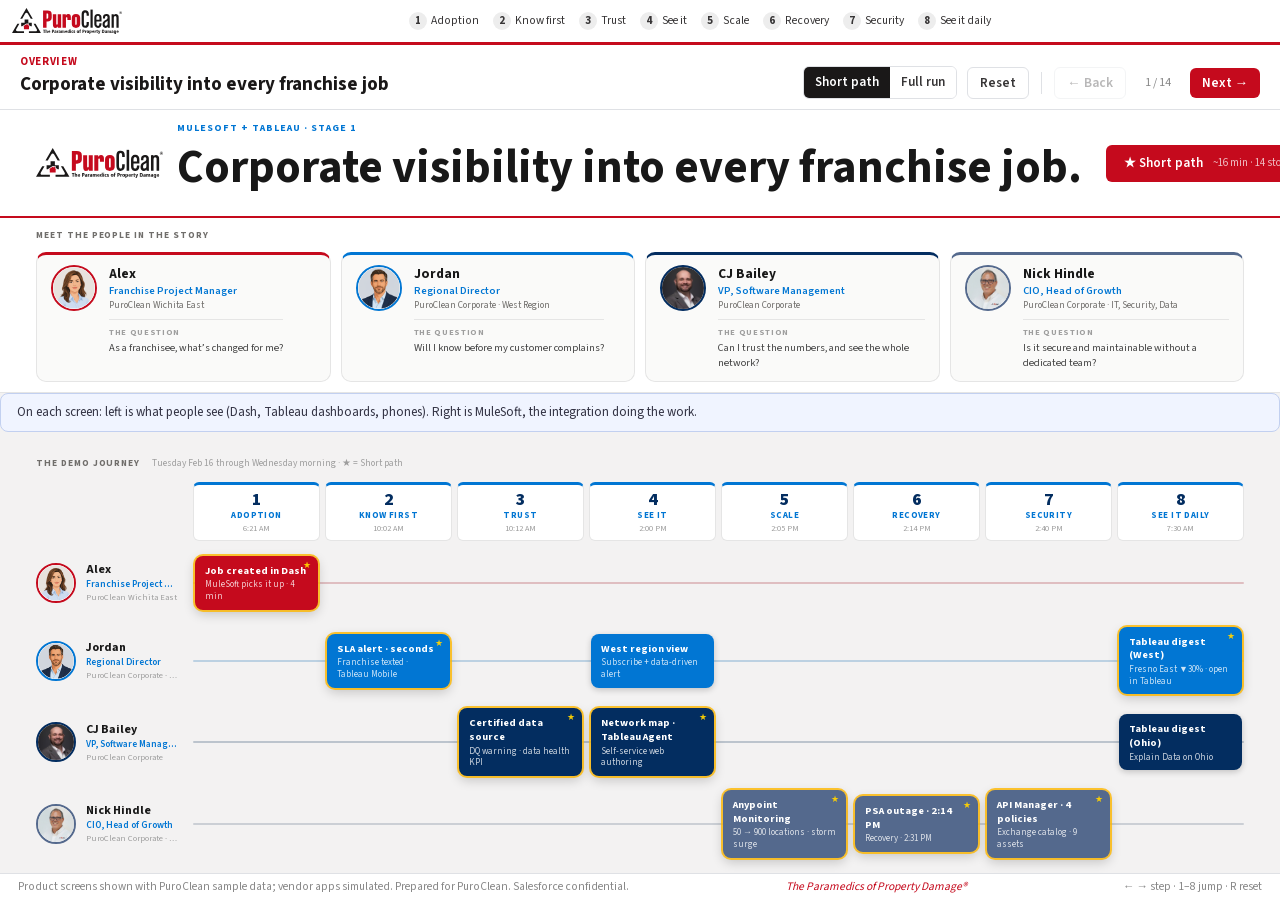
==== commit 8a7bf9eb: "2.1: franchise owner calls the customer; remove Call franchise button, reword confirmation text Co-a" ====
--- a/index.html
+++ b/index.html
@@ -6,15 +6,15 @@
   <meta name="robots" content="noindex, nofollow"/>
   <title>PuroClean &middot; Integration strategy &middot; Stage 1</title>
   <link rel="icon" href="assets/icons/house.svg"/>
-  <link rel="stylesheet" href="css/styles.css?v=cjfb002"/>
+  <link rel="stylesheet" href="css/styles.css?v=cjfb003"/>
 </head>
 <body class="notes-off">
   <div id="app"></div>
-  <script src="js/data.js?v=cjfb002"></script>
-  <script src="js/usmap.js?v=cjfb002"></script>
-  <script src="js/console.js?v=cjfb002"></script>
-  <script src="js/screens.js?v=cjfb002"></script>
-  <script src="js/acts.js?v=cjfb002"></script>
-  <script src="js/engine.js?v=cjfb002"></script>
+  <script src="js/data.js?v=cjfb003"></script>
+  <script src="js/usmap.js?v=cjfb003"></script>
+  <script src="js/console.js?v=cjfb003"></script>
+  <script src="js/screens.js?v=cjfb003"></script>
+  <script src="js/acts.js?v=cjfb003"></script>
+  <script src="js/engine.js?v=cjfb003"></script>
 </body>
 </html>
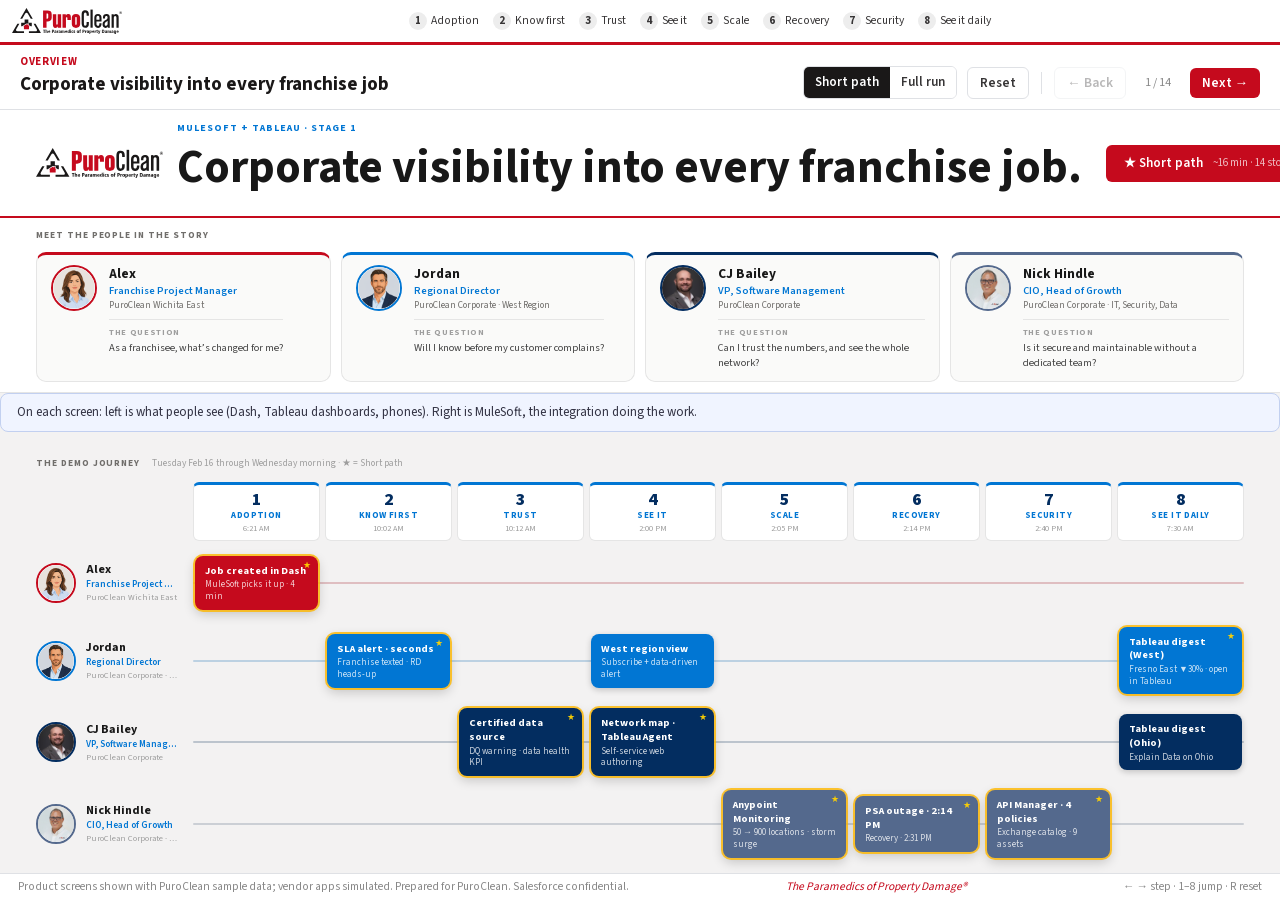
==== commit d627d97f: "2.1: owner text leads; Call Dana click; RD heads-up only, no Acknowledge Co-authored-by: Cursor <cur" ====
--- a/index.html
+++ b/index.html
@@ -6,15 +6,15 @@
   <meta name="robots" content="noindex, nofollow"/>
   <title>PuroClean &middot; Integration strategy &middot; Stage 1</title>
   <link rel="icon" href="assets/icons/house.svg"/>
-  <link rel="stylesheet" href="css/styles.css?v=cjfb003"/>
+  <link rel="stylesheet" href="css/styles.css?v=cjfb004"/>
 </head>
 <body class="notes-off">
   <div id="app"></div>
-  <script src="js/data.js?v=cjfb003"></script>
-  <script src="js/usmap.js?v=cjfb003"></script>
-  <script src="js/console.js?v=cjfb003"></script>
-  <script src="js/screens.js?v=cjfb003"></script>
-  <script src="js/acts.js?v=cjfb003"></script>
-  <script src="js/engine.js?v=cjfb003"></script>
+  <script src="js/data.js?v=cjfb004"></script>
+  <script src="js/usmap.js?v=cjfb004"></script>
+  <script src="js/console.js?v=cjfb004"></script>
+  <script src="js/screens.js?v=cjfb004"></script>
+  <script src="js/acts.js?v=cjfb004"></script>
+  <script src="js/engine.js?v=cjfb004"></script>
 </body>
 </html>
--- a/css/styles.css
+++ b/css/styles.css
@@ -657,6 +657,13 @@
 .sms-bubble small { display: block; margin-top: 4px; font-size: 11px; color: #6b6b70; }
 .sms-bubble.ok { background: #d6f5df; }
 .ml-app.msg { background: #34c759; }
+.duo-col.side { zoom: .72; }
+.duo-note { font-size: 15px; color: var(--mut, #706e6b); }
+.notifs { display: flex; flex-direction: column; gap: 8px; }
+.notif.ok b { color: #2e844a; }
+.sms-call { align-self: flex-start; display: inline-flex; align-items: center; gap: 6px; border: 0; border-radius: 18px; padding: 8px 14px; background: #34c759; color: #fff; font: inherit; font-size: 13px; font-weight: 600; cursor: pointer; }
+.sms-call svg { width: 14px; height: 14px; }
+.sms-call.done { background: #e9e9eb; color: #2e844a; cursor: default; }
 .left-ui { display: flex; flex-direction: column; align-items: center; gap: 10px; width: 100%; }
 .left-desc {
   position: sticky; bottom: 0; z-index: 3; flex: none;
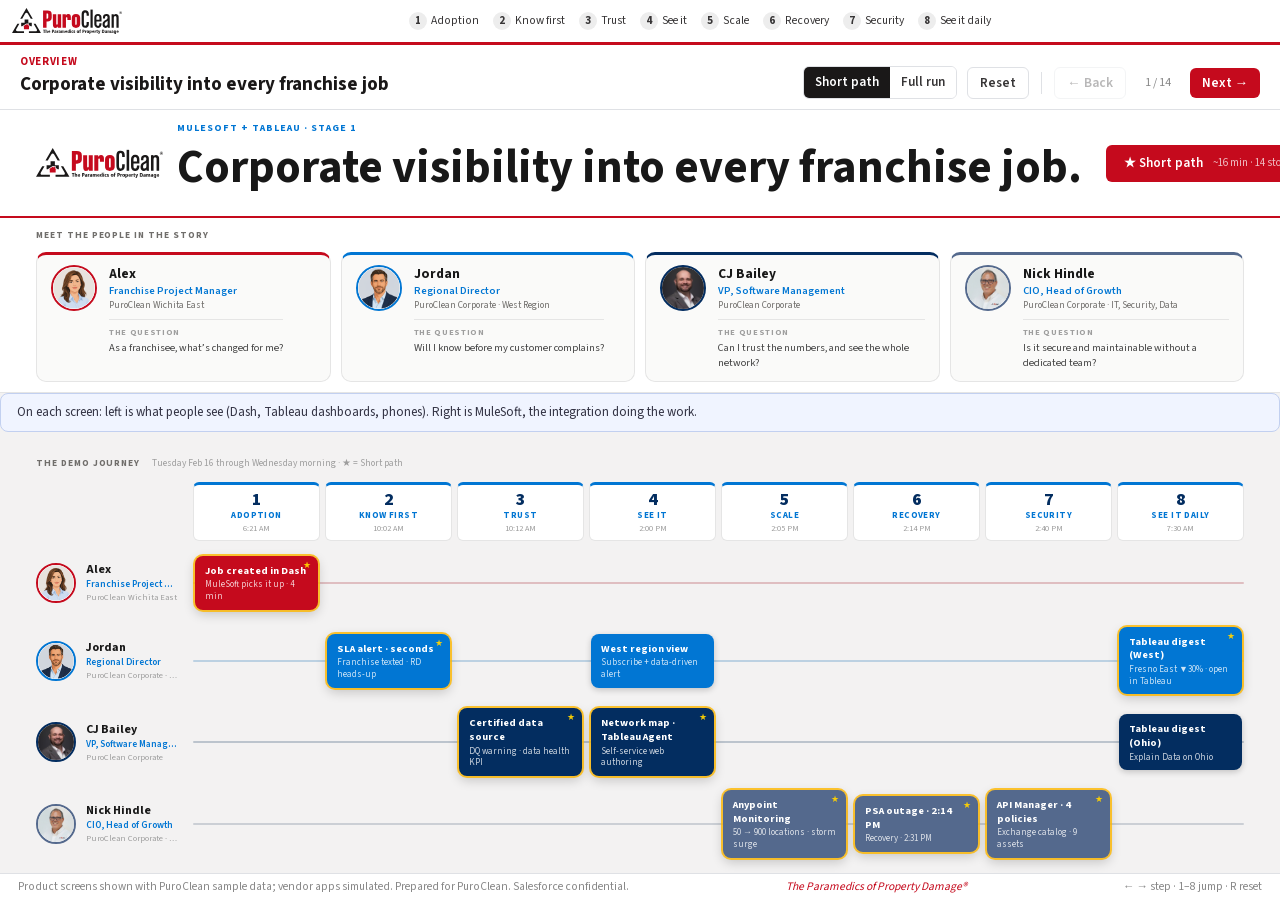
==== commit fec885c9: "4.1: franchise locations per metro and four Wichita locations; auto-scroll charts above the card Co-" ====
--- a/index.html
+++ b/index.html
@@ -6,15 +6,15 @@
   <meta name="robots" content="noindex, nofollow"/>
   <title>PuroClean &middot; Integration strategy &middot; Stage 1</title>
   <link rel="icon" href="assets/icons/house.svg"/>
-  <link rel="stylesheet" href="css/styles.css?v=cjfb004"/>
+  <link rel="stylesheet" href="css/styles.css?v=cjfb005"/>
 </head>
 <body class="notes-off">
   <div id="app"></div>
-  <script src="js/data.js?v=cjfb004"></script>
-  <script src="js/usmap.js?v=cjfb004"></script>
-  <script src="js/console.js?v=cjfb004"></script>
-  <script src="js/screens.js?v=cjfb004"></script>
-  <script src="js/acts.js?v=cjfb004"></script>
-  <script src="js/engine.js?v=cjfb004"></script>
+  <script src="js/data.js?v=cjfb005"></script>
+  <script src="js/usmap.js?v=cjfb005"></script>
+  <script src="js/console.js?v=cjfb005"></script>
+  <script src="js/screens.js?v=cjfb005"></script>
+  <script src="js/acts.js?v=cjfb005"></script>
+  <script src="js/engine.js?v=cjfb005"></script>
 </body>
 </html>
--- a/css/styles.css
+++ b/css/styles.css
@@ -1199,6 +1199,9 @@
 .tv-table td { padding: 5px 6px; border-bottom: 1px solid #f0f0f0; white-space: nowrap; }
 .tv-table tbody tr:nth-child(even) td { background: #fbfbfb; }
 .tv-table .dot { margin-left: 0; }
+.tv-table .num { text-align: right; }
+.tv-table tbody tr.sel td { background: #e8f1fa; font-weight: 600; }
+.tv-metro td { padding: 3px 6px; }
 .tv-table td.est { position: relative; min-width: 88px; }
 .tv-table .db { position: absolute; left: 6px; top: 5px; bottom: 5px; max-width: calc(100% - 12px); background: #dce9f5; border-radius: 1px; }
 .tv-table td.est b { position: relative; }
